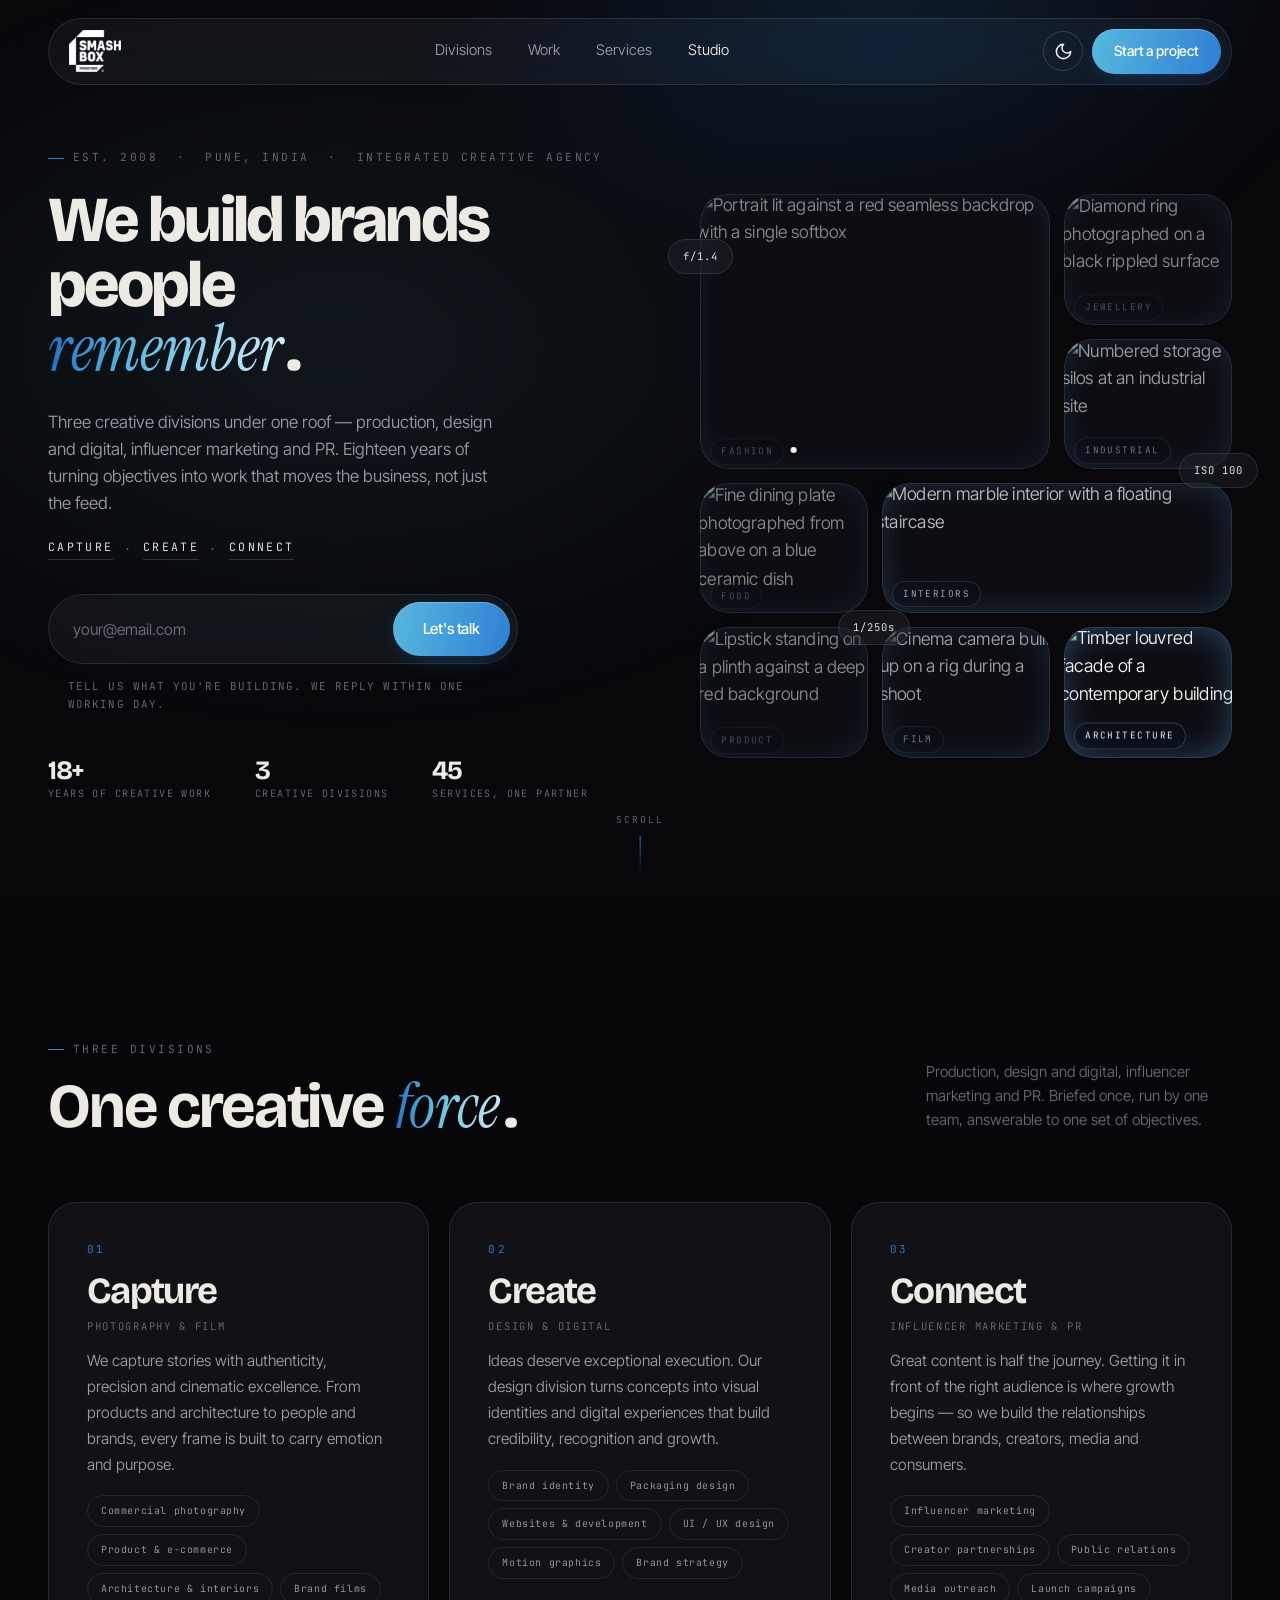
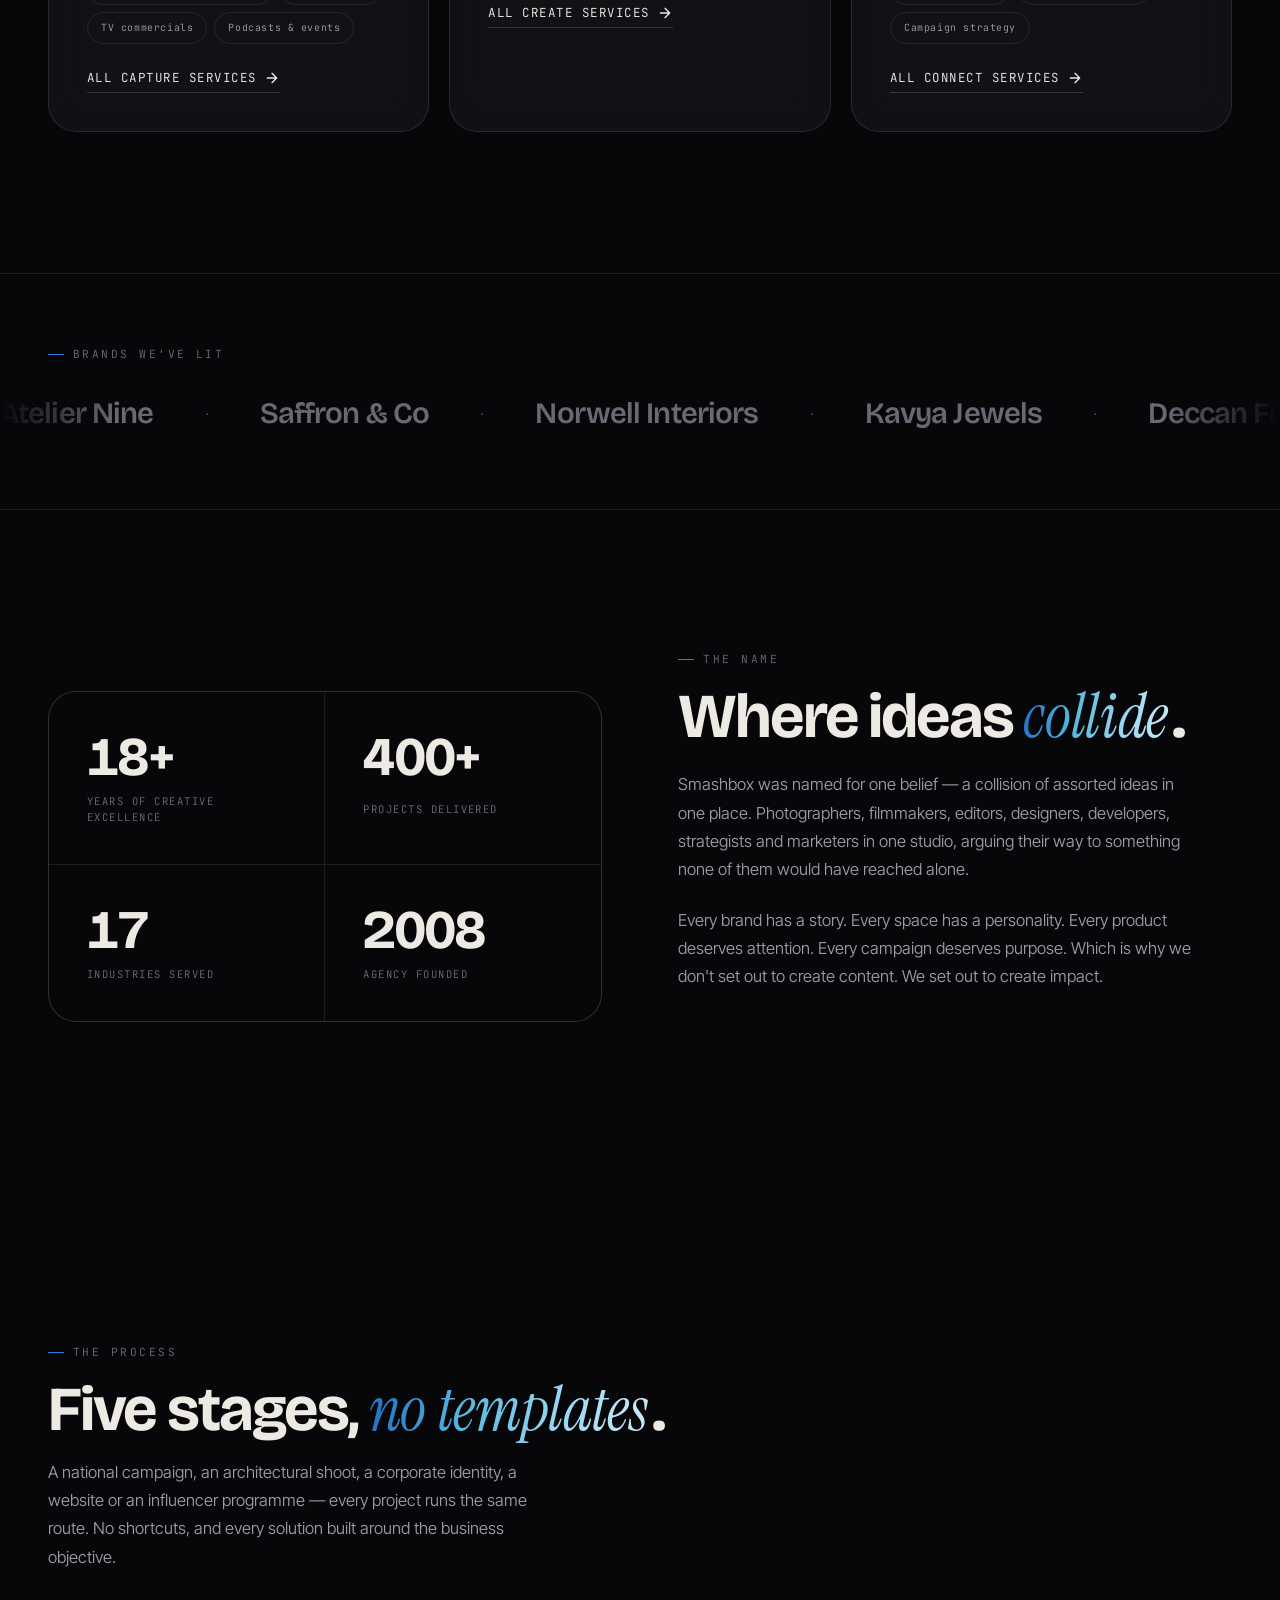
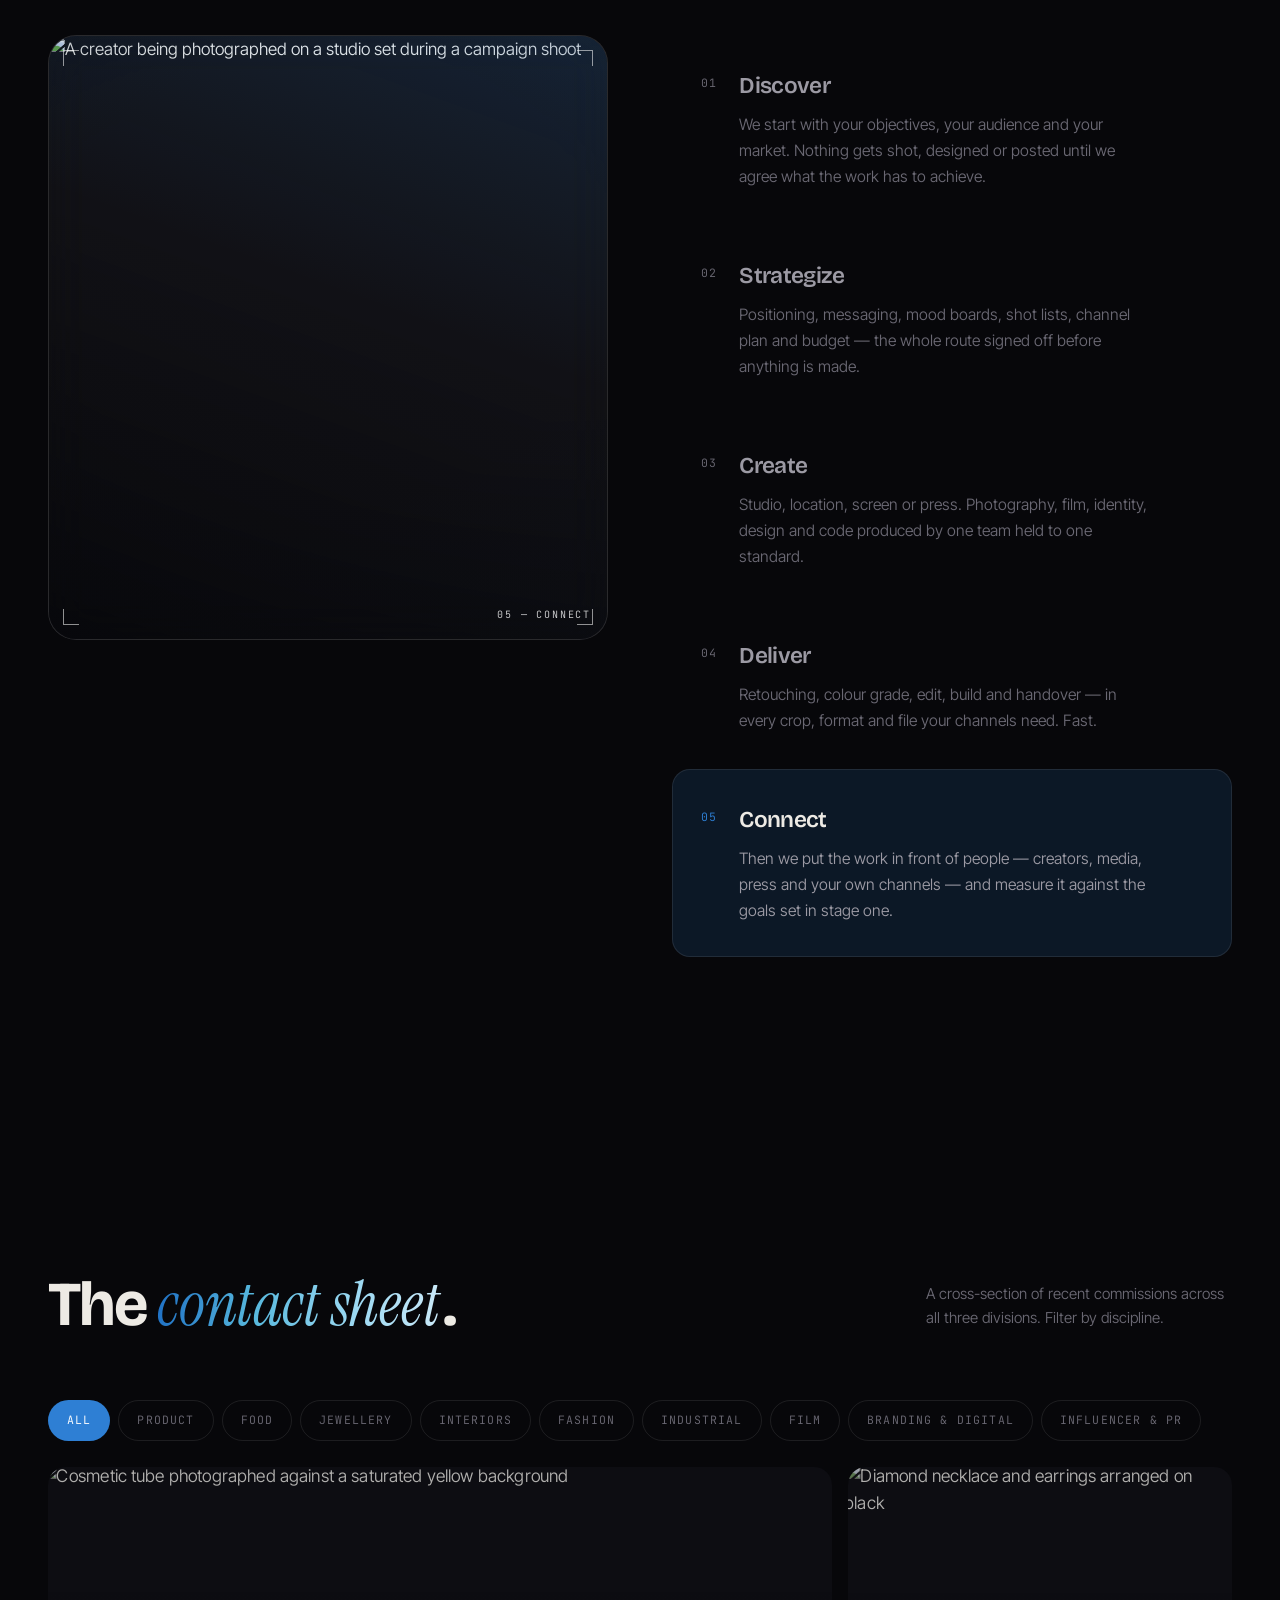
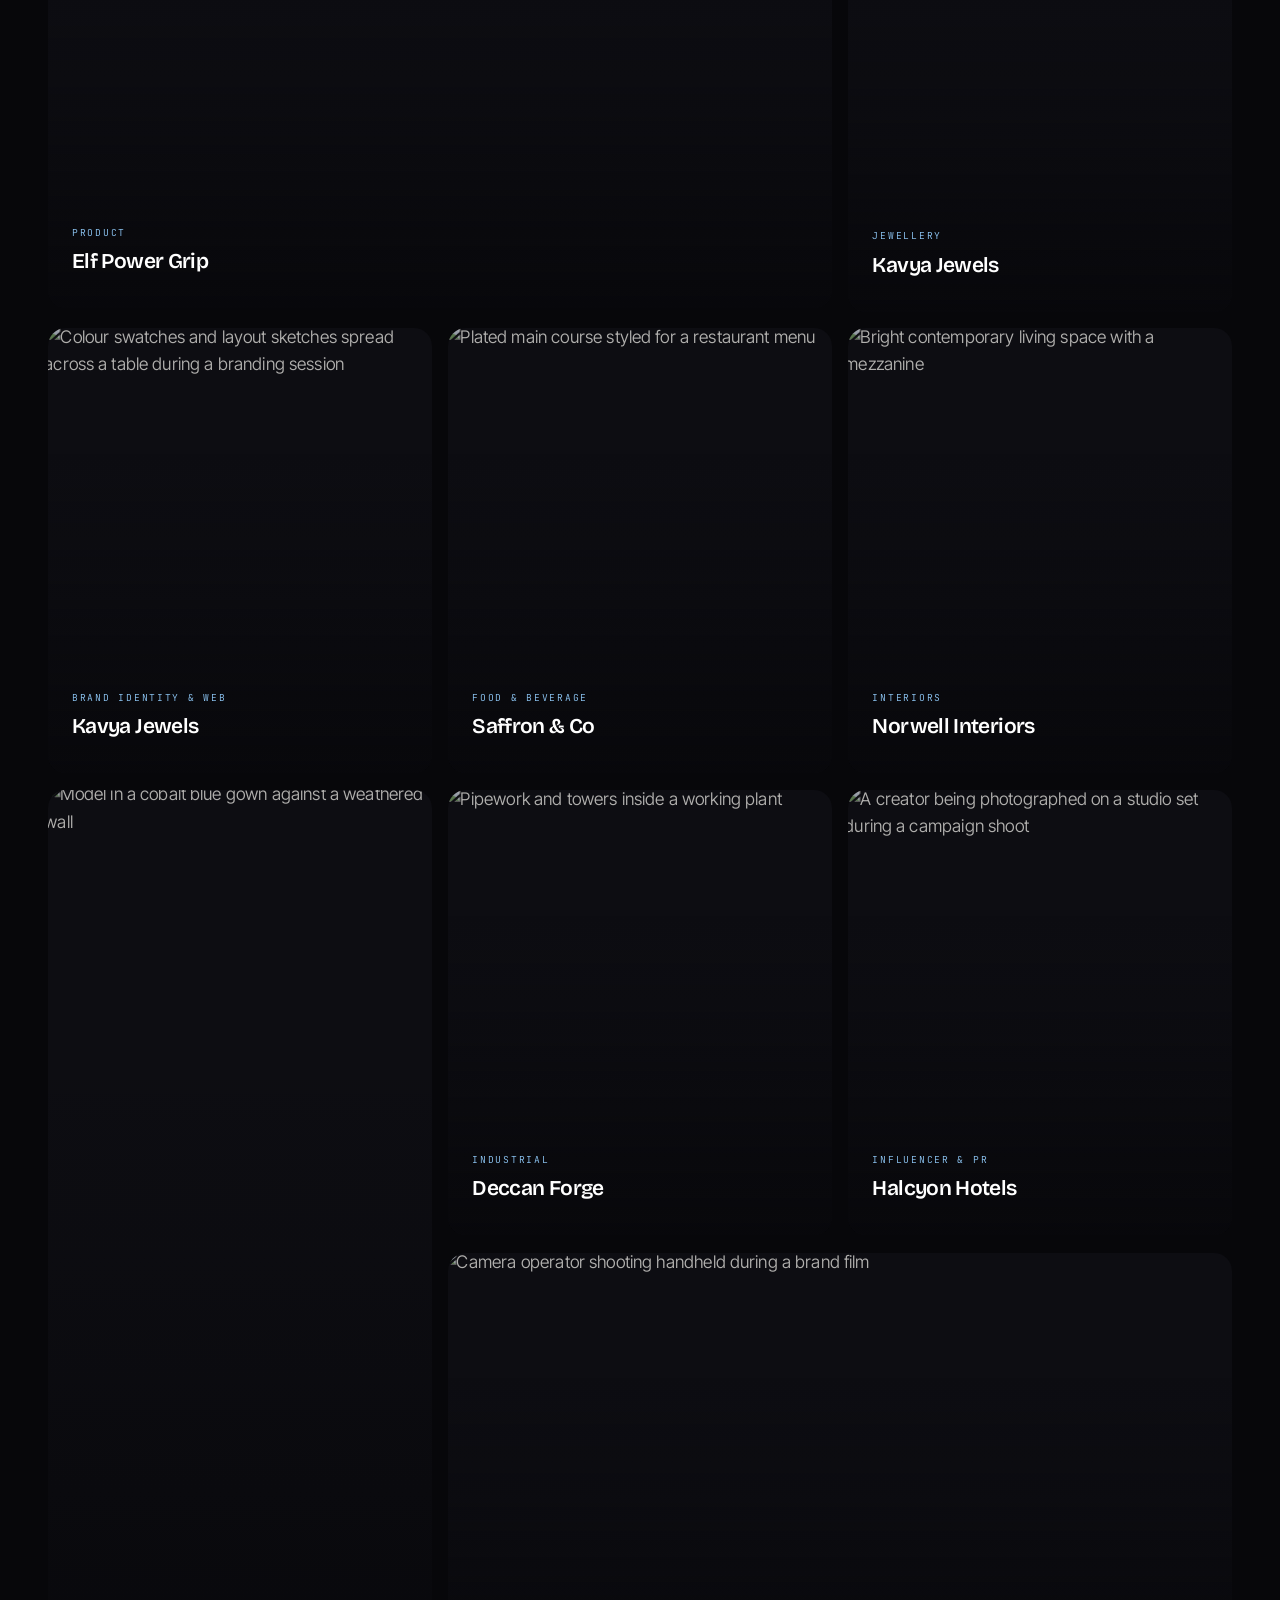
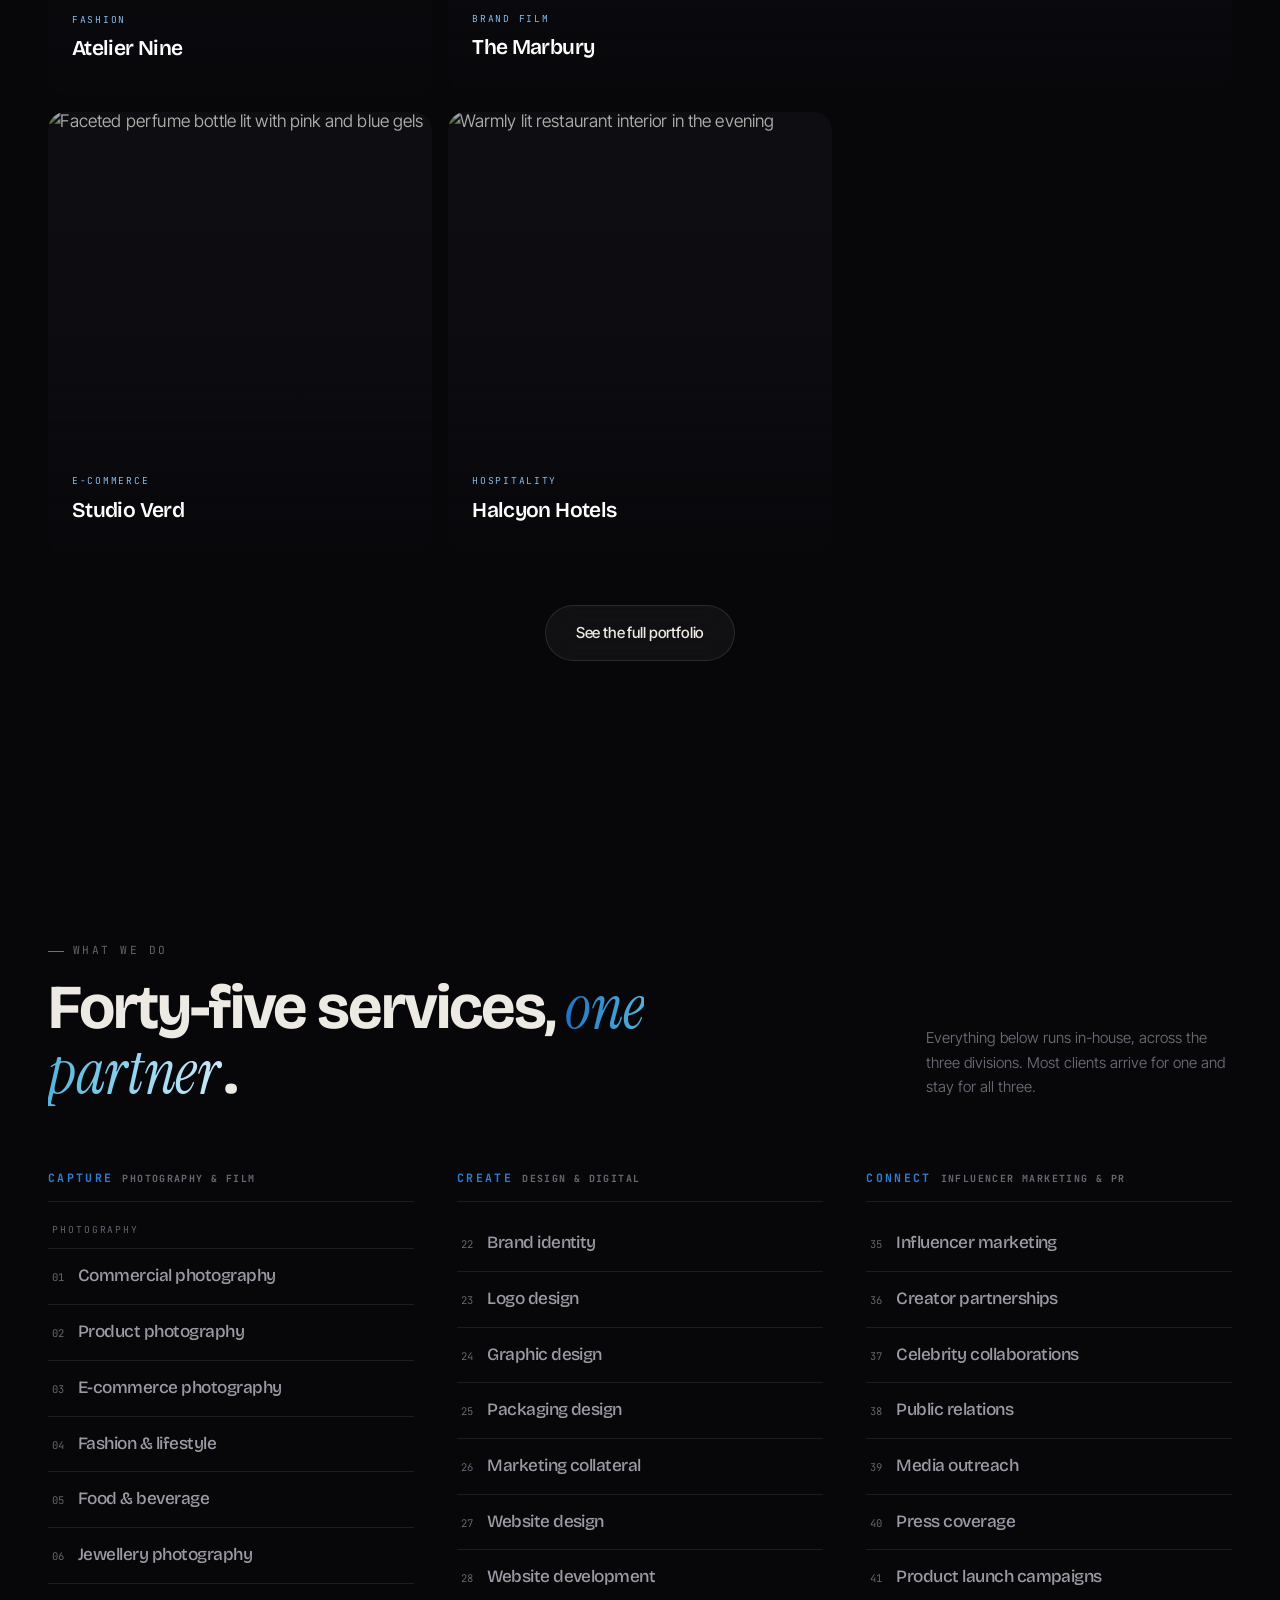
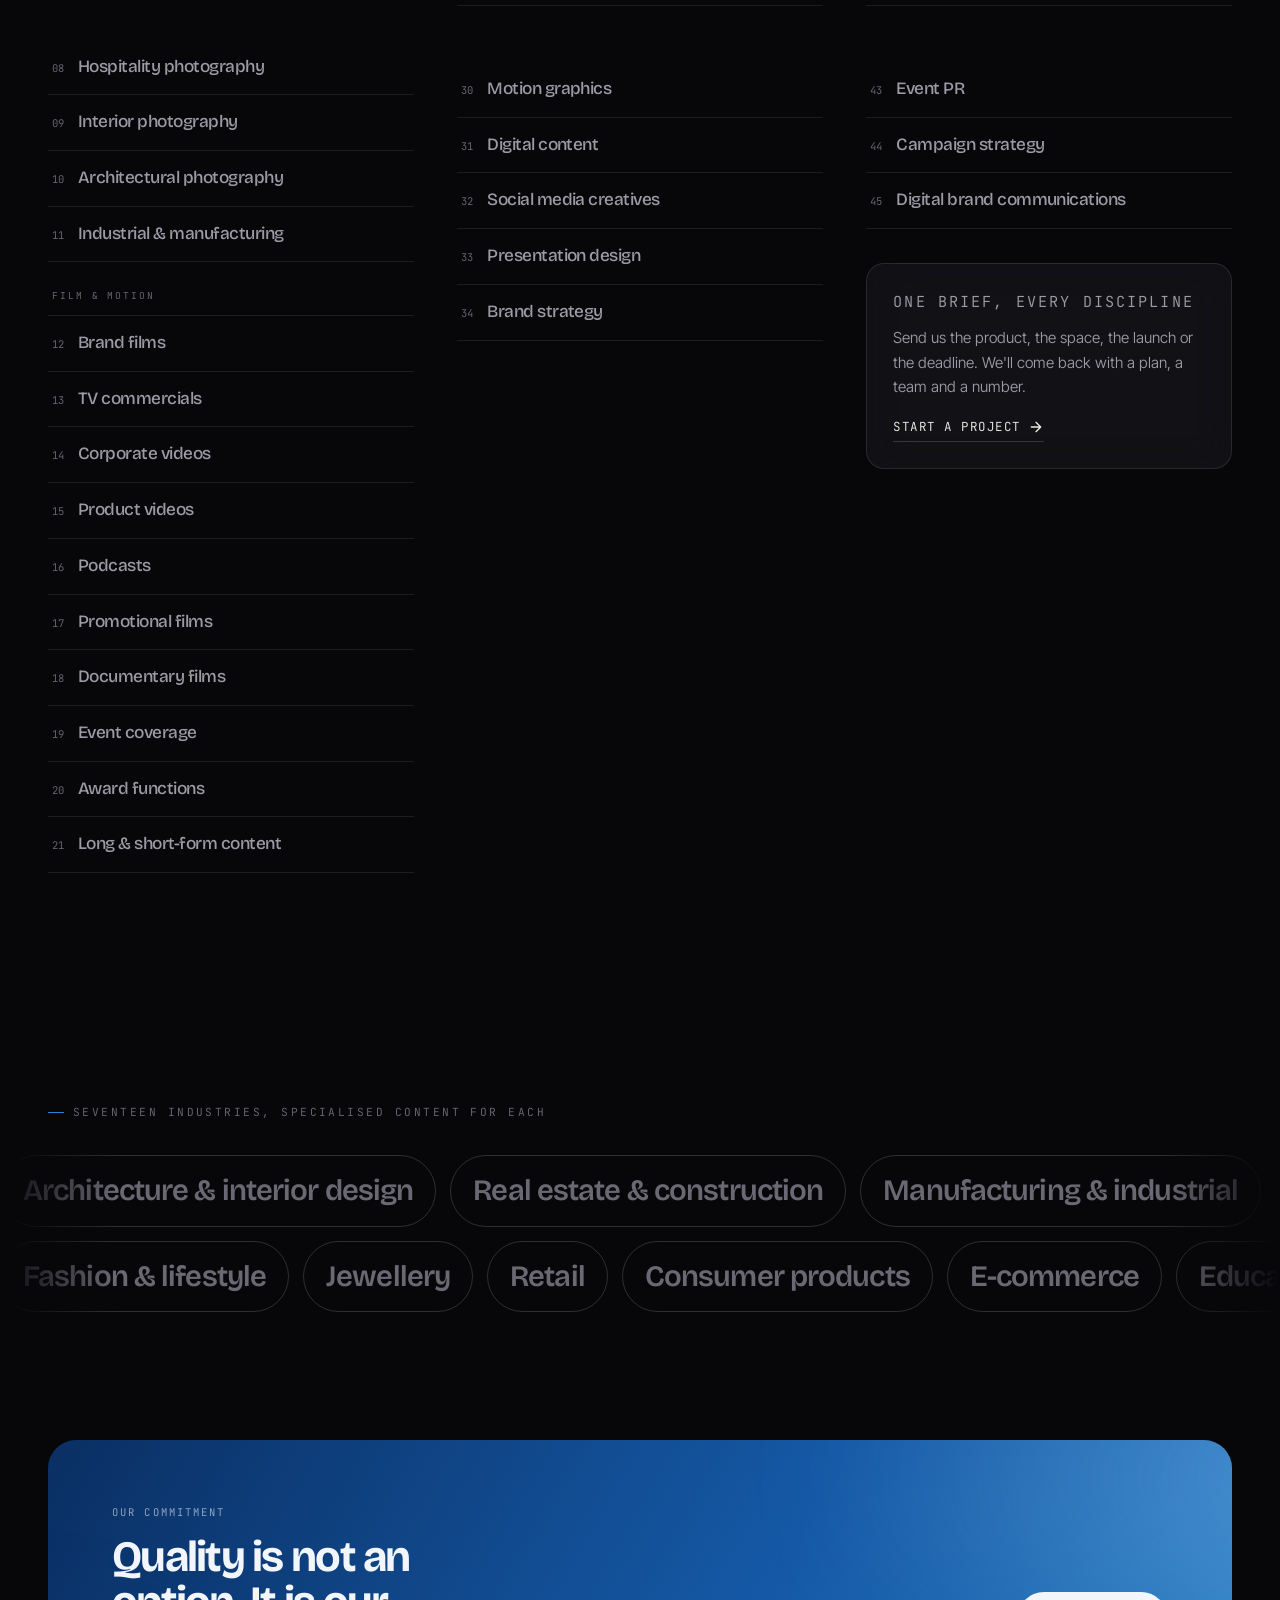
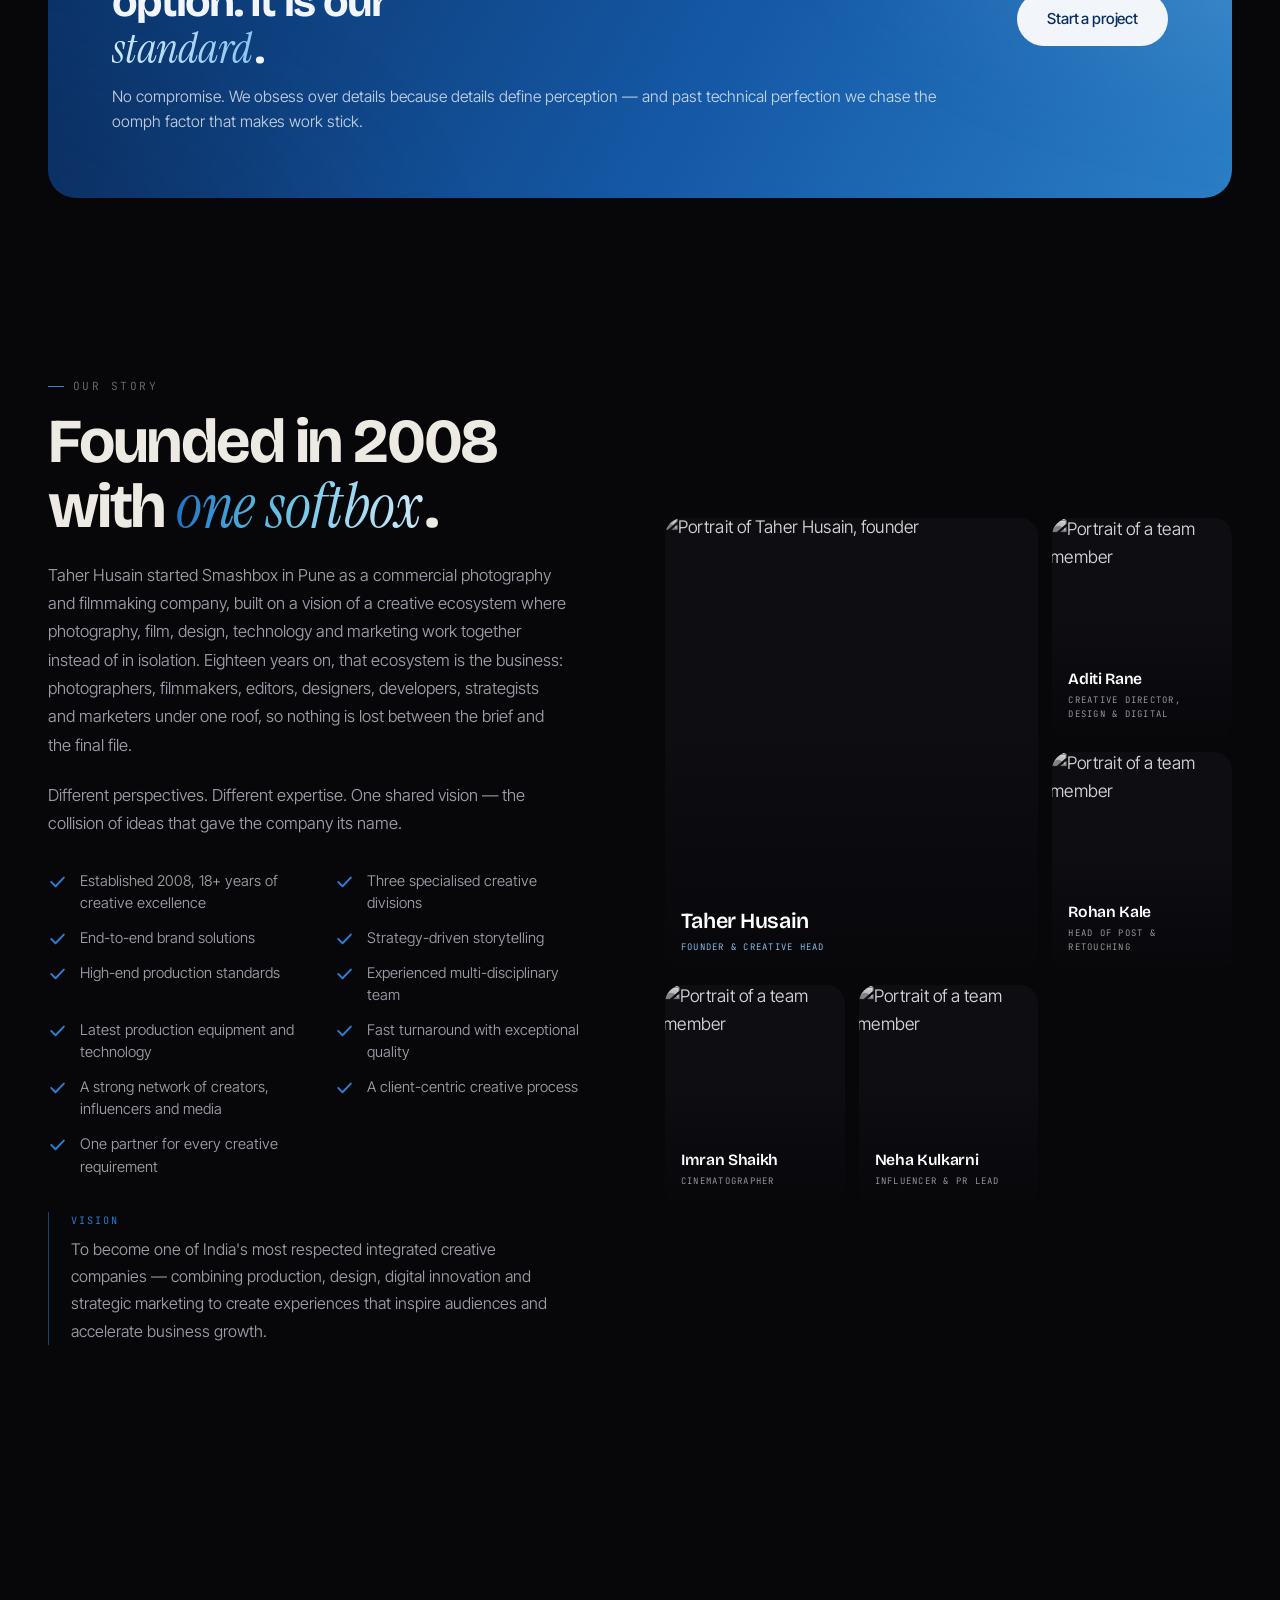
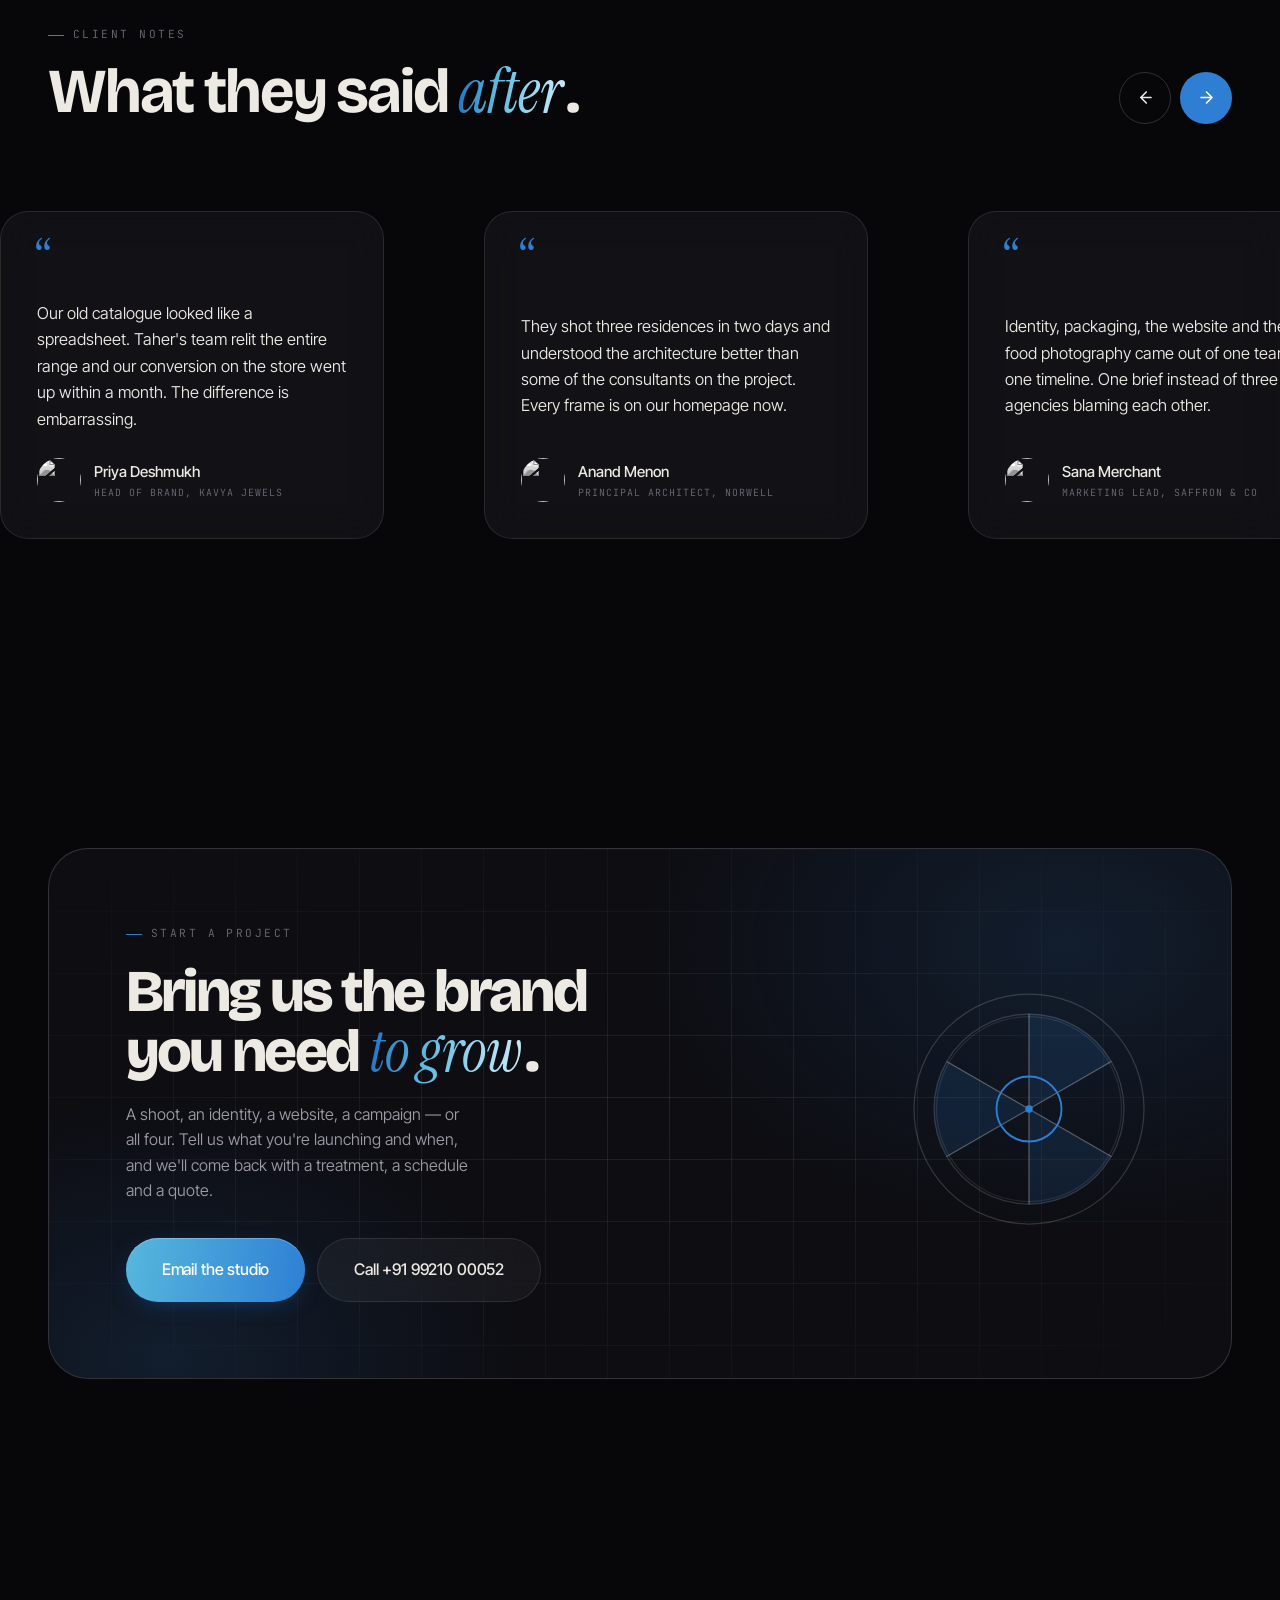
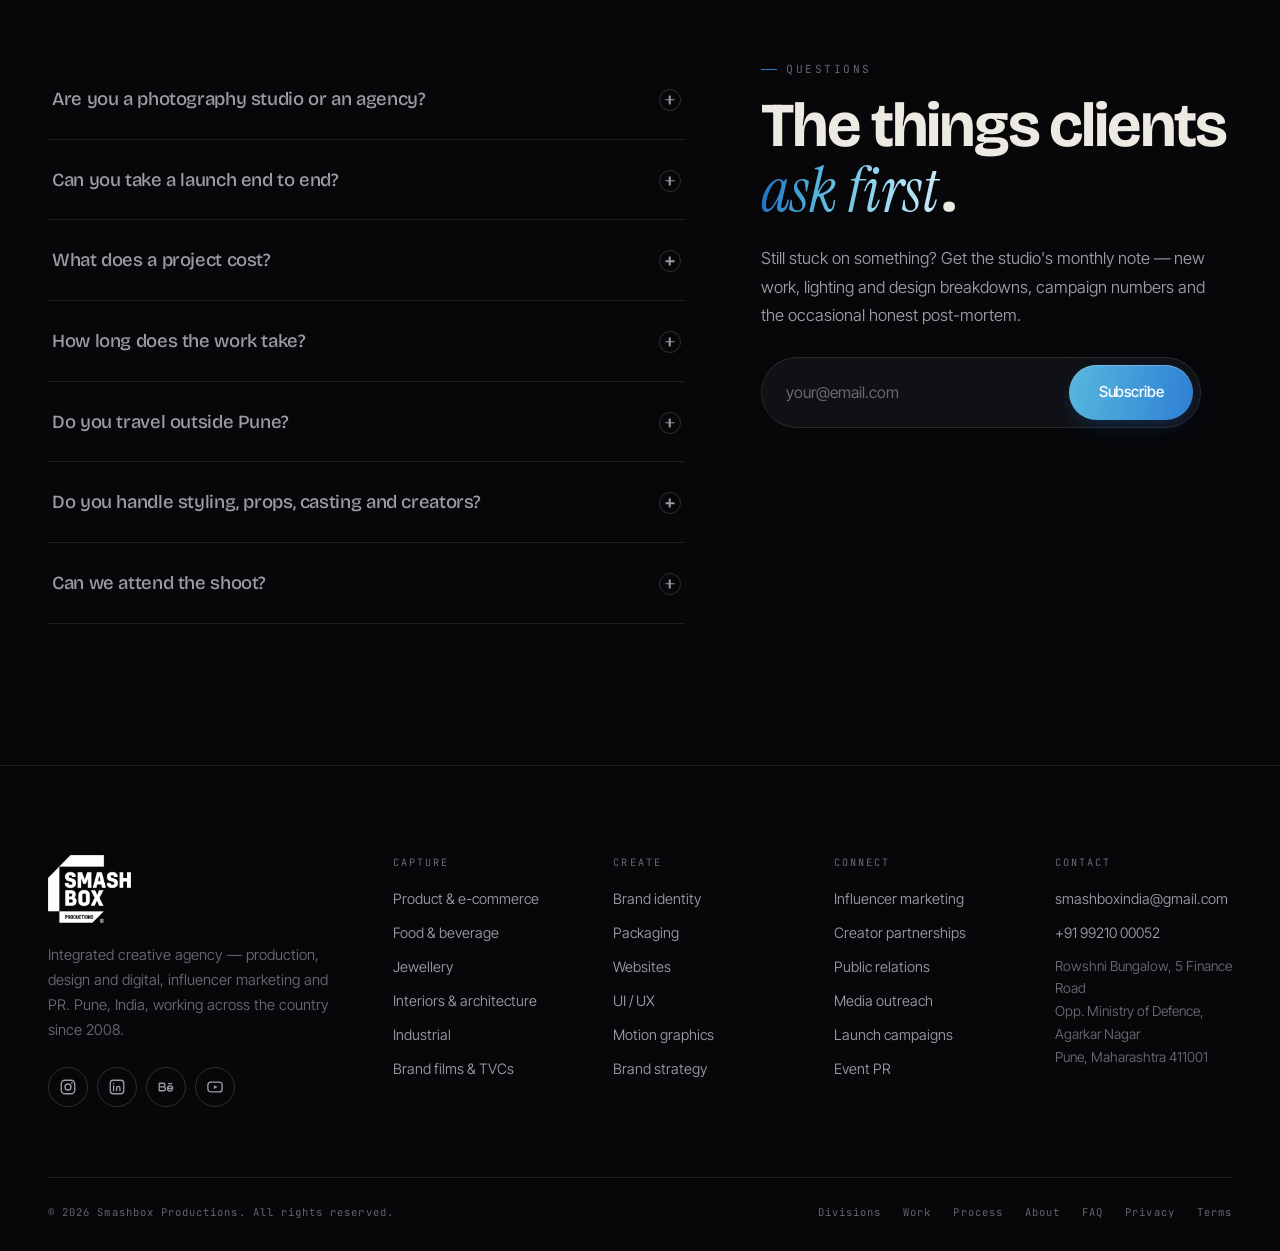
==== template.html @ aa3674b5 "Add the Studio Desk dashboard and move the site to the client's server The site now lives on Cloud4H" ====
<!DOCTYPE html>
<html lang="en">
<head>
<meta charset="utf-8">
<meta name="viewport" content="width=device-width, initial-scale=1">
<title>Smashbox Productions &mdash; Integrated Creative Agency, Pune | Capture &middot; Create &middot; Connect</title>
<meta name="description" content="Smashbox Productions is a Pune-based integrated creative agency founded in 2008. Three divisions under one roof &mdash; Production (photography &amp; film), Design &amp; Digital (branding, websites, motion) and Influencer Marketing &amp; PR.">
<meta name="theme-color" content="#07070A">

<!-- theme is resolved before first paint so the page never flashes -->
<script>
(function(){
  try{
    var t = localStorage.getItem('sbx-theme');
    if(t !== 'dark' && t !== 'light') t = 'dark';    // dark is the default
    document.documentElement.setAttribute('data-theme', t);
  }catch(e){ document.documentElement.setAttribute('data-theme','dark'); }
})();
</script>

<link rel="preconnect" href="https://fonts.googleapis.com">
<link rel="preconnect" href="https://fonts.gstatic.com" crossorigin>
<link rel="preconnect" href="https://images.pexels.com" crossorigin>
<link href="https://fonts.googleapis.com/css2?family=Bricolage+Grotesque:opsz,wght@12..96,400;12..96,600;12..96,700;12..96,800&amp;family=Instrument+Serif:ital@0;1&amp;family=Inter+Tight:wght@300;400;500;600&amp;family=JetBrains+Mono:wght@400;500&amp;display=swap" rel="stylesheet">
<link rel="stylesheet" href="css/styles.css">
<!-- favicon: the logo's chamfered-box silhouette -->
<link rel="icon" href="data:image/svg+xml,%3Csvg%20xmlns='http://www.w3.org/2000/svg'%20viewBox='0%200%2032%2032'%3E%3Crect%20width='32'%20height='32'%20rx='7'%20fill='%2307070A'/%3E%3Cpath%20d='M13.5%205H27v22H5V13.5Z'%20fill='%23F4F0E8'/%3E%3Cpath%20d='M16.5%209.5H27v14H10.5V16Z'%20fill='%2307070A'/%3E%3C/svg%3E">
</head>
<body>

<!-- ============ PRELOADER : light meter ============ -->
<div class="loader" id="loader" aria-hidden="true">
  <div class="loader-inner">
    <div class="loader-mark">
      <svg viewbox="0 0 100 100" class="loader-aperture">
        <g fill="none" stroke="currentColor" stroke-width="2">
          <circle cx="50" cy="50" r="34" opacity=".25"></circle>
        </g>
        <g class="loader-blades" fill="currentColor">
          <path d="M50 50 L50 12 A38 38 0 0 1 82.9 31 Z"></path>
          <path d="M50 50 L82.9 31 A38 38 0 0 1 82.9 69 Z"></path>
          <path d="M50 50 L82.9 69 A38 38 0 0 1 50 88 Z"></path>
          <path d="M50 50 L50 88 A38 38 0 0 1 17.1 69 Z"></path>
          <path d="M50 50 L17.1 69 A38 38 0 0 1 17.1 31 Z"></path>
          <path d="M50 50 L17.1 31 A38 38 0 0 1 50 12 Z"></path>
        </g>
      </svg>
    </div>
    <div class="loader-meta">
      <span class="loader-label">Setting exposure</span>
      <span class="loader-num" id="loaderNum">00</span>
    </div>
    <div class="loader-bar"><i id="loaderBar"></i></div>
  </div>
</div>

<!-- ============ CURSOR : viewfinder + key light ============ -->
<div class="cursor" id="cursor" aria-hidden="true">
  <span class="cursor-dot"></span>
  <span class="cursor-af">
    <i></i><i></i><i></i><i></i>
  </span>
  <span class="cursor-label" id="cursorLabel"></span>
</div>
<div class="keylight" id="keylight" aria-hidden="true"></div>

<a class="skip" href="#work">Skip to work</a>

<!-- ============ NAV ============ -->
<header class="nav" id="nav">
  <div class="nav-shell glass">
    <a class="brand" href="#top" aria-label="Smashbox Productions, home">
      <img class="brand-logo" src="img/smashbox-logo.png" width="520" height="424" alt="" fetchpriority="high" data-cms-img="i1">
    </a>

    <nav class="nav-links" aria-label="Primary">
      <a href="#divisions">Divisions</a>
      <a href="#work">Work</a>
      <a href="#services">Services</a>
      <a href="#studio">Studio</a>
    </nav>

    <div class="nav-end">
      <!-- skiper-ui / skiper26 theme toggle &mdash; circle variant, blur on, starts top right -->
      <button class="theme-toggle" id="themeToggle" type="button" aria-label="Switch to dark theme" aria-pressed="false">
        <span class="sr-only">Switch theme</span>
        <svg class="tt" viewbox="0 0 24 24" aria-hidden="true">
          <g class="tt-sun">
            <circle cx="12" cy="12" r="4"></circle>
            <path d="M12 2v2M12 20v2M4.93 4.93l1.41 1.41M17.66 17.66l1.41 1.41M2 12h2M20 12h2M6.34 17.66l-1.41 1.41M19.07 4.93l-1.41 1.41"></path>
          </g>
          <g class="tt-moon">
            <path d="M12 3a6 6 0 0 0 9 9 9 9 0 1 1-9-9Z"></path>
          </g>
        </svg>
      </button>
      <a class="btn btn-primary btn-sm magnet" href="#contact"><span>Start a project</span></a>
      <button class="nav-burger" id="burger" aria-label="Open menu" aria-expanded="false" aria-controls="mobileMenu">
        <i></i><i></i>
      </button>
    </div>
  </div>
</header>

<div class="mobile-menu glass" id="mobileMenu" hidden>
  <a href="#divisions">Divisions</a>
  <a href="#work">Work</a>
  <a href="#services">Services</a>
  <a href="#process">Process</a>
  <a href="#studio">Studio</a>
  <a href="#faq">FAQ</a>
  <a class="btn btn-primary" href="#contact"><span>Start a project</span></a>
</div>

<main id="top">

<!-- ============ HERO ============ -->
<section class="hero">
  <div class="hero-grain" aria-hidden="true"></div>
  <div class="hero-beam" aria-hidden="true"></div>

  <div class="wrap hero-grid">

    <div class="hero-copy">
      <p class="eyebrow reveal" data-cms-text="t1">
        <span class="eyebrow-dot"></span>Est. 2008 &nbsp;&middot;&nbsp; Pune, India &nbsp;&middot;&nbsp; Integrated creative agency
      </p>

      <h1 class="hero-title" data-cms-text="t2">
        <span class="line"><span>We build brands</span></span>
        <span class="line"><span>people</span></span>
        <span class="line"><span><em>remember</em>.</span></span>
      </h1>

      <p class="hero-sub reveal" data-delay="1" data-cms-text="t3">
        Three creative divisions under one roof &mdash; production, design and
        digital, influencer marketing and PR. Eighteen years of turning
        objectives into work that moves the business, not just the feed.
      </p>

      <p class="hero-divline reveal" data-delay="1" data-cms-text="t4">
        <a href="#divisions">Capture</a><i>&middot;</i><a href="#divisions">Create</a><i>&middot;</i><a href="#divisions">Connect</a>
      </p>

      <form class="hero-form reveal" data-delay="2" id="heroForm" novalidate>
        <div class="field glass">
        <input type="text" name="company" class="hp-field" tabindex="-1" autocomplete="off" aria-hidden="true">
          <input type="email" id="heroEmail" name="email" placeholder="your@email.com" aria-label="Your email address" required>
          <button class="btn btn-primary magnet" type="submit"><span>Let's talk</span></button>
        </div>
        <p class="field-note" data-cms-text="t5">Tell us what you're building. We reply within one working day.</p>
      </form>

      <ul class="hero-facts reveal" data-delay="3">
        <li><b>18+</b><span>years of creative work</span></li>
        <li><b>3</b><span>creative divisions</span></li>
        <li><b>45</b><span>services, one partner</span></li>
      </ul>
    </div>

    <!-- The light table: cursor-driven exposure -->
    <div class="lighttable" id="lighttable" aria-label="Selected work from the Smashbox portfolio">
      <!-- STOCK IMAGERY &mdash; placeholder Pexels photos, see ASSETS.md to swap -->
      <figure class="tile tile-a" data-tile style="--r:1">
        <img src="https://images.pexels.com/photos/31719545/pexels-photo-31719545.jpeg?auto=compress&amp;cs=tinysrgb&amp;w=900" alt="Portrait lit against a red seamless backdrop with a single softbox" loading="eager" fetchpriority="high" data-cms-img="i2">
        <figcaption>Fashion</figcaption>
      </figure>
      <figure class="tile tile-b" data-tile style="--r:2">
        <img src="https://images.pexels.com/photos/2732096/pexels-photo-2732096.jpeg?auto=compress&amp;cs=tinysrgb&amp;w=700" alt="Diamond ring photographed on a black rippled surface" loading="eager" data-cms-img="i3">
        <figcaption>Jewellery</figcaption>
      </figure>
      <figure class="tile tile-c" data-tile style="--r:3">
        <img src="https://images.pexels.com/photos/36090199/pexels-photo-36090199.jpeg?auto=compress&amp;cs=tinysrgb&amp;w=700" alt="Numbered storage silos at an industrial site" loading="lazy" data-cms-img="i4">
        <figcaption>Industrial</figcaption>
      </figure>
      <figure class="tile tile-d" data-tile style="--r:4">
        <img src="https://images.pexels.com/photos/22994309/pexels-photo-22994309.jpeg?auto=compress&amp;cs=tinysrgb&amp;w=700" alt="Fine dining plate photographed from above on a blue ceramic dish" loading="lazy" data-cms-img="i5">
        <figcaption>Food</figcaption>
      </figure>
      <figure class="tile tile-e" data-tile style="--r:5">
        <img src="https://images.pexels.com/photos/38310837/pexels-photo-38310837.jpeg?auto=compress&amp;cs=tinysrgb&amp;w=800" alt="Modern marble interior with a floating staircase" loading="lazy" data-cms-img="i6">
        <figcaption>Interiors</figcaption>
      </figure>
      <figure class="tile tile-f" data-tile style="--r:6">
        <img src="https://images.pexels.com/photos/13898256/pexels-photo-13898256.jpeg?auto=compress&amp;cs=tinysrgb&amp;w=700" alt="Lipstick standing on a plinth against a deep red background" loading="lazy" data-cms-img="i7">
        <figcaption>Product</figcaption>
      </figure>
      <figure class="tile tile-g" data-tile style="--r:7">
        <img src="https://images.pexels.com/photos/3062533/pexels-photo-3062533.jpeg?auto=compress&amp;cs=tinysrgb&amp;w=800" alt="Cinema camera built up on a rig during a shoot" loading="lazy" data-cms-img="i8">
        <figcaption>Film</figcaption>
      </figure>
      <figure class="tile tile-h" data-tile style="--r:8">
        <img src="https://images.pexels.com/photos/17594273/pexels-photo-17594273.jpeg?auto=compress&amp;cs=tinysrgb&amp;w=700" alt="Timber louvred facade of a contemporary building" loading="lazy" data-cms-img="i9">
        <figcaption>Architecture</figcaption>
      </figure>

      <!-- floating EXIF chips -->
      <span class="chip chip-1 glass" data-float>f/1.4</span>
      <span class="chip chip-2 glass" data-float>ISO&nbsp;100</span>
      <span class="chip chip-3 glass" data-float>1/250s</span>
    </div>
  </div>

  <div class="scroll-cue" aria-hidden="true">
    <span>Scroll</span>
    <i></i>
  </div>
</section>

<!-- ============ THREE DIVISIONS ============ -->
<section class="divisions section" id="divisions">
  <div class="wrap">
    <div class="section-head section-head--row">
      <div>
        <p class="eyebrow reveal" data-cms-text="t6"><span class="eyebrow-dot"></span>Three divisions</p>
        <h2 class="h2 reveal" data-delay="1" data-cms-text="t7">One creative <em>force</em>.</h2>
      </div>
      <p class="section-note reveal" data-delay="2" data-cms-text="t8">
        Production, design and digital, influencer marketing and PR. Briefed
        once, run by one team, answerable to one set of objectives.
      </p>
    </div>

    <div class="div-grid">
      <article class="div-card glass reveal">
        <span class="div-no">01</span>
        <h3 data-cms-text="t9">Capture</h3>
        <p class="div-line" data-cms-text="t10">Photography &amp; film</p>
        <p class="div-body" data-cms-text="t11">
          We capture stories with authenticity, precision and cinematic
          excellence. From products and architecture to people and brands,
          every frame is built to carry emotion and purpose.
        </p>
        <ul class="div-tags">
          <li>Commercial photography</li>
          <li>Product &amp; e-commerce</li>
          <li>Architecture &amp; interiors</li>
          <li>Brand films</li>
          <li>TV commercials</li>
          <li>Podcasts &amp; events</li>
        </ul>
        <a class="link-arrow" href="#services">All capture services
          <svg viewbox="0 0 24 24" aria-hidden="true"><path d="M5 12h13M12 5l7 7-7 7" fill="none" stroke="currentColor" stroke-width="2" stroke-linecap="round" stroke-linejoin="round"></path></svg>
        </a>
      </article>

      <article class="div-card glass reveal" data-delay="1">
        <span class="div-no">02</span>
        <h3 data-cms-text="t12">Create</h3>
        <p class="div-line" data-cms-text="t13">Design &amp; digital</p>
        <p class="div-body" data-cms-text="t14">
          Ideas deserve exceptional execution. Our design division turns
          concepts into visual identities and digital experiences that build
          credibility, recognition and growth.
        </p>
        <ul class="div-tags">
          <li>Brand identity</li>
          <li>Packaging design</li>
          <li>Websites &amp; development</li>
          <li>UI / UX design</li>
          <li>Motion graphics</li>
          <li>Brand strategy</li>
        </ul>
        <a class="link-arrow" href="#services">All create services
          <svg viewbox="0 0 24 24" aria-hidden="true"><path d="M5 12h13M12 5l7 7-7 7" fill="none" stroke="currentColor" stroke-width="2" stroke-linecap="round" stroke-linejoin="round"></path></svg>
        </a>
      </article>

      <article class="div-card glass reveal" data-delay="2">
        <span class="div-no">03</span>
        <h3 data-cms-text="t15">Connect</h3>
        <p class="div-line" data-cms-text="t16">Influencer marketing &amp; PR</p>
        <p class="div-body" data-cms-text="t17">
          Great content is half the journey. Getting it in front of the right
          audience is where growth begins &mdash; so we build the relationships
          between brands, creators, media and consumers.
        </p>
        <ul class="div-tags">
          <li>Influencer marketing</li>
          <li>Creator partnerships</li>
          <li>Public relations</li>
          <li>Media outreach</li>
          <li>Launch campaigns</li>
          <li>Campaign strategy</li>
        </ul>
        <a class="link-arrow" href="#services">All connect services
          <svg viewbox="0 0 24 24" aria-hidden="true"><path d="M5 12h13M12 5l7 7-7 7" fill="none" stroke="currentColor" stroke-width="2" stroke-linecap="round" stroke-linejoin="round"></path></svg>
        </a>
      </article>
    </div>
  </div>
</section>

<!-- ============ CLIENT MARQUEE ============ -->
<section class="clients" aria-label="Clients">
  <div class="wrap clients-head">
    <p class="eyebrow reveal" data-cms-text="t18"><span class="eyebrow-dot"></span>Brands we've lit</p>
  </div>
  <!-- PLACEHOLDER wordmarks &mdash; replace with real client logos -->
  <div class="marquee" data-marquee>
    <div class="marquee-track">
      <span>Atelier&nbsp;Nine</span><i>&middot;</i><span>Saffron&nbsp;&amp;&nbsp;Co</span><i>&middot;</i><span>Norwell&nbsp;Interiors</span><i>&middot;</i><span>Kavya&nbsp;Jewels</span><i>&middot;</i><span>Deccan&nbsp;Forge</span><i>&middot;</i><span>The&nbsp;Marbury</span><i>&middot;</i><span>Studio&nbsp;Verd</span><i>&middot;</i><span>Halcyon&nbsp;Hotels</span><i>&middot;</i>
      <span>Atelier&nbsp;Nine</span><i>&middot;</i><span>Saffron&nbsp;&amp;&nbsp;Co</span><i>&middot;</i><span>Norwell&nbsp;Interiors</span><i>&middot;</i><span>Kavya&nbsp;Jewels</span><i>&middot;</i><span>Deccan&nbsp;Forge</span><i>&middot;</i><span>The&nbsp;Marbury</span><i>&middot;</i><span>Studio&nbsp;Verd</span><i>&middot;</i><span>Halcyon&nbsp;Hotels</span><i>&middot;</i>
    </div>
  </div>
</section>

<!-- ============ STATS + COMMITMENT ============ -->
<section class="commit section">
  <div class="wrap commit-grid">
    <div class="stats">
      <div class="stat reveal"><b data-count="18" data-suffix="+">0</b><span>Years of creative excellence</span></div>
      <div class="stat reveal" data-delay="1"><b data-count="400" data-suffix="+">0</b><span>Projects delivered</span></div>
      <div class="stat reveal" data-delay="2"><b data-count="17" data-suffix="">0</b><span>Industries served</span></div>
      <div class="stat reveal" data-delay="3"><b data-count="2008" data-plain="1">0</b><span>Agency founded</span></div>
    </div>

    <div class="commit-copy">
      <p class="eyebrow reveal" data-cms-text="t19"><span class="eyebrow-dot"></span>The name</p>
      <h2 class="h2 reveal" data-delay="1" data-cms-text="t20">Where ideas <em>collide</em>.</h2>
      <p class="lede reveal" data-delay="2" data-cms-text="t21">
        Smashbox was named for one belief &mdash; a collision of assorted ideas in
        one place. Photographers, filmmakers, editors, designers, developers,
        strategists and marketers in one studio, arguing their way to something
        none of them would have reached alone.
      </p>
      <p class="lede reveal" data-delay="3" data-cms-text="t22">
        Every brand has a story. Every space has a personality. Every product
        deserves attention. Every campaign deserves purpose. Which is why we
        don't set out to create content. We set out to create impact.
      </p>
      <a class="link-arrow reveal" data-delay="3" href="#process">
        See how we work
        <svg viewbox="0 0 24 24" aria-hidden="true"><path d="M5 12h13M12 5l7 7-7 7" fill="none" stroke="currentColor" stroke-width="2" stroke-linecap="round" stroke-linejoin="round"></path></svg>
      </a>
    </div>
  </div>
</section>

<!-- ============ PROCESS ============ -->
<section class="process section" id="process">
  <div class="wrap">
    <div class="section-head">
      <p class="eyebrow reveal" data-cms-text="t23"><span class="eyebrow-dot"></span>The process</p>
      <h2 class="h2 reveal" data-delay="1" data-cms-text="t24">Five stages, <em>no templates</em>.</h2>
      <p class="lede reveal" data-delay="2" data-cms-text="t25">
        A national campaign, an architectural shoot, a corporate identity, a
        website or an influencer programme &mdash; every project runs the same route.
        No shortcuts, and every solution built around the business objective.
      </p>
    </div>

    <div class="process-grid">
      <div class="process-media">
        <div class="process-frame glass" data-cursor="On set">
          <!-- STOCK -->
          <img class="pm-img is-on" data-step="0" src="https://images.pexels.com/photos/37425739/pexels-photo-37425739.jpeg?auto=compress&amp;cs=tinysrgb&amp;w=900" alt="Two people talking through a brief in front of a reference wall" loading="lazy" data-cms-img="i10">
          <img class="pm-img" data-step="1" src="https://images.pexels.com/photos/6322363/pexels-photo-6322363.jpeg?auto=compress&amp;cs=tinysrgb&amp;w=900" alt="Colour swatches and layouts spread across a table during art direction" loading="lazy" data-cms-img="i11">
          <img class="pm-img" data-step="2" src="https://images.pexels.com/photos/19923619/pexels-photo-19923619.jpeg?auto=compress&amp;cs=tinysrgb&amp;w=900" alt="Photographer silhouetted against a blazing softbox mid-shoot" loading="lazy" data-cms-img="i12">
          <img class="pm-img" data-step="3" src="https://images.pexels.com/photos/15713296/pexels-photo-15713296.jpeg?auto=compress&amp;cs=tinysrgb&amp;w=900" alt="Editor colour grading footage at a darkened suite" loading="lazy" data-cms-img="i13">
          <img class="pm-img" data-step="4" src="https://images.pexels.com/photos/33231201/pexels-photo-33231201.jpeg?auto=compress&amp;cs=tinysrgb&amp;w=900" alt="A creator being photographed on a studio set during a campaign shoot" loading="lazy" data-cms-img="i14">
          <div class="process-hud">
            <span class="hud-meta" id="hudMeta">01 &mdash; DISCOVER</span>
          </div>
          <span class="frame-corner tl"></span><span class="frame-corner tr"></span>
          <span class="frame-corner bl"></span><span class="frame-corner br"></span>
        </div>
      </div>

      <ol class="steps" id="steps">
        <li class="step is-active reveal" data-step="0">
          <span class="step-no">01</span>
          <div>
            <h3 data-cms-text="t26">Discover</h3>
            <p data-cms-text="t27">We start with your objectives, your audience and your market. Nothing gets shot, designed or posted until we agree what the work has to achieve.</p>
          </div>
        </li>
        <li class="step reveal" data-delay="1" data-step="1">
          <span class="step-no">02</span>
          <div>
            <h3 data-cms-text="t28">Strategize</h3>
            <p data-cms-text="t29">Positioning, messaging, mood boards, shot lists, channel plan and budget &mdash; the whole route signed off before anything is made.</p>
          </div>
        </li>
        <li class="step reveal" data-delay="2" data-step="2">
          <span class="step-no">03</span>
          <div>
            <h3 data-cms-text="t30">Create</h3>
            <p data-cms-text="t31">Studio, location, screen or press. Photography, film, identity, design and code produced by one team held to one standard.</p>
          </div>
        </li>
        <li class="step reveal" data-delay="3" data-step="3">
          <span class="step-no">04</span>
          <div>
            <h3 data-cms-text="t32">Deliver</h3>
            <p data-cms-text="t33">Retouching, colour grade, edit, build and handover &mdash; in every crop, format and file your channels need. Fast.</p>
          </div>
        </li>
        <li class="step reveal" data-delay="4" data-step="4">
          <span class="step-no">05</span>
          <div>
            <h3 data-cms-text="t34">Connect</h3>
            <p data-cms-text="t35">Then we put the work in front of people &mdash; creators, media, press and your own channels &mdash; and measure it against the goals set in stage one.</p>
          </div>
        </li>
      </ol>
    </div>
  </div>
</section>

<!-- ============ WORK ============ -->
<section class="work section" id="work">
  <div class="wrap">
    <div class="section-head section-head--row">
      <div>
        <p class="eyebrow reveal" data-cms-text="t36"><span class="eyebrow-dot"></span>Selected work</p>
        <h2 class="h2 reveal" data-delay="1" data-cms-text="t37">The <em>contact sheet</em>.</h2>
      </div>
      <p class="section-note reveal" data-delay="2" data-cms-text="t38">A cross-section of recent commissions across all three divisions. Filter by discipline.</p>
    </div>

    <div class="filters reveal" data-delay="2" role="tablist" aria-label="Filter work by discipline">
      <button class="filter is-on" data-filter="all" role="tab" aria-selected="true">All</button>
      <button class="filter" data-filter="product" role="tab" aria-selected="false">Product</button>
      <button class="filter" data-filter="food" role="tab" aria-selected="false">Food</button>
      <button class="filter" data-filter="jewellery" role="tab" aria-selected="false">Jewellery</button>
      <button class="filter" data-filter="interiors" role="tab" aria-selected="false">Interiors</button>
      <button class="filter" data-filter="fashion" role="tab" aria-selected="false">Fashion</button>
      <button class="filter" data-filter="industrial" role="tab" aria-selected="false">Industrial</button>
      <button class="filter" data-filter="film" role="tab" aria-selected="false">Film</button>
      <button class="filter" data-filter="branding" role="tab" aria-selected="false">Branding &amp; digital</button>
      <button class="filter" data-filter="campaign" role="tab" aria-selected="false">Influencer &amp; PR</button>
    </div>

    <div class="work-grid" id="workGrid">
      <!-- STOCK IMAGERY &mdash; swap srcs, keep data-cat -->
      <a class="card wide" href="#contact" data-cat="product">
        <div class="card-media"><img src="https://images.pexels.com/photos/30836149/pexels-photo-30836149.jpeg?auto=compress&amp;cs=tinysrgb&amp;w=1200" alt="Cosmetic tube photographed against a saturated yellow background" loading="lazy" data-cms-img="i15"></div>
        <div class="card-body">
          <span class="card-cat">Product</span>
          <h3 data-cms-text="t39">Elf Power Grip</h3>
          <p data-cms-text="t40">Colour-blocked pack shots for a beauty launch</p>
        </div>
        <span class="card-af"><i></i><i></i><i></i><i></i></span>
      </a>

      <a class="card" href="#contact" data-cat="jewellery">
        <div class="card-media"><img src="https://images.pexels.com/photos/19820885/pexels-photo-19820885.jpeg?auto=compress&amp;cs=tinysrgb&amp;w=900" alt="Diamond necklace and earrings arranged on black" loading="lazy" data-cms-img="i16"></div>
        <div class="card-body">
          <span class="card-cat">Jewellery</span>
          <h3 data-cms-text="t41">Kavya Jewels</h3>
          <p data-cms-text="t42">Bridal collection, 120 SKUs in four days</p>
        </div>
        <span class="card-af"><i></i><i></i><i></i><i></i></span>
      </a>

      <a class="card" href="#contact" data-cat="branding">
        <div class="card-media"><img src="https://images.pexels.com/photos/6322363/pexels-photo-6322363.jpeg?auto=compress&amp;cs=tinysrgb&amp;w=900" alt="Colour swatches and layout sketches spread across a table during a branding session" loading="lazy" data-cms-img="i17"></div>
        <div class="card-body">
          <span class="card-cat">Brand identity &amp; web</span>
          <h3 data-cms-text="t43">Kavya Jewels</h3>
          <p data-cms-text="t44">Identity refresh, packaging and a new e-commerce site</p>
        </div>
        <span class="card-af"><i></i><i></i><i></i><i></i></span>
      </a>

      <a class="card" href="#contact" data-cat="food">
        <div class="card-media"><img src="https://images.pexels.com/photos/1327393/pexels-photo-1327393.jpeg?auto=compress&amp;cs=tinysrgb&amp;w=900" alt="Plated main course styled for a restaurant menu" loading="lazy" data-cms-img="i18"></div>
        <div class="card-body">
          <span class="card-cat">Food &amp; beverage</span>
          <h3 data-cms-text="t45">Saffron &amp; Co</h3>
          <p data-cms-text="t46">Menu relaunch and delivery-app library</p>
        </div>
        <span class="card-af"><i></i><i></i><i></i><i></i></span>
      </a>

      <a class="card" href="#contact" data-cat="interiors">
        <div class="card-media"><img src="https://images.pexels.com/photos/13722872/pexels-photo-13722872.jpeg?auto=compress&amp;cs=tinysrgb&amp;w=900" alt="Bright contemporary living space with a mezzanine" loading="lazy" data-cms-img="i19"></div>
        <div class="card-body">
          <span class="card-cat">Interiors</span>
          <h3 data-cms-text="t47">Norwell Interiors</h3>
          <p data-cms-text="t48">Portfolio shoot across three residences</p>
        </div>
        <span class="card-af"><i></i><i></i><i></i><i></i></span>
      </a>

      <a class="card tall" href="#contact" data-cat="fashion">
        <div class="card-media"><img src="https://images.pexels.com/photos/31870834/pexels-photo-31870834.jpeg?auto=compress&amp;cs=tinysrgb&amp;w=900" alt="Model in a cobalt blue gown against a weathered wall" loading="lazy" data-cms-img="i20"></div>
        <div class="card-body">
          <span class="card-cat">Fashion</span>
          <h3 data-cms-text="t49">Atelier Nine</h3>
          <p data-cms-text="t50">Lookbook for an independent couture label</p>
        </div>
        <span class="card-af"><i></i><i></i><i></i><i></i></span>
      </a>

      <a class="card" href="#contact" data-cat="industrial">
        <div class="card-media"><img src="https://images.pexels.com/photos/15866139/pexels-photo-15866139.jpeg?auto=compress&amp;cs=tinysrgb&amp;w=1000" alt="Pipework and towers inside a working plant" loading="lazy" data-cms-img="i21"></div>
        <div class="card-body">
          <span class="card-cat">Industrial</span>
          <h3 data-cms-text="t51">Deccan Forge</h3>
          <p data-cms-text="t52">Plant and process documentation, blue hour</p>
        </div>
        <span class="card-af"><i></i><i></i><i></i><i></i></span>
      </a>

      <a class="card wide" href="#contact" data-cat="film">
        <div class="card-media"><img src="https://images.pexels.com/photos/3062541/pexels-photo-3062541.jpeg?auto=compress&amp;cs=tinysrgb&amp;w=1200" alt="Camera operator shooting handheld during a brand film" loading="lazy" data-cms-img="i22"></div>
        <div class="card-body">
          <span class="card-cat">Brand film</span>
          <h3 data-cms-text="t53">The Marbury</h3>
          <p data-cms-text="t54">Ninety-second brand film and six social cutdowns</p>
        </div>
        <span class="card-af"><i></i><i></i><i></i><i></i></span>
      </a>

      <a class="card" href="#contact" data-cat="campaign">
        <div class="card-media"><img src="https://images.pexels.com/photos/33231201/pexels-photo-33231201.jpeg?auto=compress&amp;cs=tinysrgb&amp;w=900" alt="A creator being photographed on a studio set during a campaign shoot" loading="lazy" data-cms-img="i23"></div>
        <div class="card-body">
          <span class="card-cat">Influencer &amp; PR</span>
          <h3 data-cms-text="t55">Halcyon Hotels</h3>
          <p data-cms-text="t56">Creator residency and launch coverage across six cities</p>
        </div>
        <span class="card-af"><i></i><i></i><i></i><i></i></span>
      </a>

      <a class="card" href="#contact" data-cat="product">
        <div class="card-media"><img src="https://images.pexels.com/photos/6867431/pexels-photo-6867431.jpeg?auto=compress&amp;cs=tinysrgb&amp;w=900" alt="Faceted perfume bottle lit with pink and blue gels" loading="lazy" data-cms-img="i24"></div>
        <div class="card-body">
          <span class="card-cat">E-commerce</span>
          <h3 data-cms-text="t57">Studio Verd</h3>
          <p data-cms-text="t58">Gelled still life for a fragrance drop</p>
        </div>
        <span class="card-af"><i></i><i></i><i></i><i></i></span>
      </a>

      <a class="card" href="#contact" data-cat="interiors">
        <div class="card-media"><img src="https://images.pexels.com/photos/14590688/pexels-photo-14590688.jpeg?auto=compress&amp;cs=tinysrgb&amp;w=1000" alt="Warmly lit restaurant interior in the evening" loading="lazy" data-cms-img="i25"></div>
        <div class="card-body">
          <span class="card-cat">Hospitality</span>
          <h3 data-cms-text="t59">Halcyon Hotels</h3>
          <p data-cms-text="t60">Rooms, restaurant and rooftop, one weekend</p>
        </div>
        <span class="card-af"><i></i><i></i><i></i><i></i></span>
      </a>
    </div>

    <div class="work-more reveal">
      <a class="btn btn-ghost magnet" href="#contact"><span>See the full portfolio</span></a>
    </div>
  </div>
</section>

<!-- ============ SERVICES ============ -->
<section class="services section" id="services">
  <div class="wrap">
    <div class="section-head section-head--row">
      <div>
        <p class="eyebrow reveal" data-cms-text="t61"><span class="eyebrow-dot"></span>What we do</p>
        <h2 class="h2 reveal" data-delay="1" data-cms-text="t62">Forty-five services, <em>one partner</em>.</h2>
      </div>
      <p class="section-note reveal" data-delay="2" data-cms-text="t63">Everything below runs in-house, across the three divisions. Most clients arrive for one and stay for all three.</p>
    </div>

    <div class="svc-cols" id="svcCols">
      <div class="svc-col">
        <h3 class="svc-title reveal" data-cms-text="t64">Capture <span>Photography &amp; film</span></h3>
        <ul class="svc-list">
          <li class="svc-group">Photography</li>
          <li class="svc reveal" data-img="https://images.pexels.com/photos/30836149/pexels-photo-30836149.jpeg?auto=compress&amp;cs=tinysrgb&amp;w=600" data-cms-img="i38"><span class="svc-n">01</span><span class="svc-name">Commercial photography</span></li>
          <li class="svc reveal" data-img="https://images.pexels.com/photos/13898256/pexels-photo-13898256.jpeg?auto=compress&amp;cs=tinysrgb&amp;w=600" data-cms-img="i39"><span class="svc-n">02</span><span class="svc-name">Product photography</span></li>
          <li class="svc reveal" data-img="https://images.pexels.com/photos/9853347/pexels-photo-9853347.jpeg?auto=compress&amp;cs=tinysrgb&amp;w=600" data-cms-img="i40"><span class="svc-n">03</span><span class="svc-name">E-commerce photography</span></li>
          <li class="svc reveal" data-img="https://images.pexels.com/photos/31870834/pexels-photo-31870834.jpeg?auto=compress&amp;cs=tinysrgb&amp;w=600" data-cms-img="i41"><span class="svc-n">04</span><span class="svc-name">Fashion &amp; lifestyle</span></li>
          <li class="svc reveal" data-img="https://images.pexels.com/photos/22994309/pexels-photo-22994309.jpeg?auto=compress&amp;cs=tinysrgb&amp;w=600" data-cms-img="i42"><span class="svc-n">05</span><span class="svc-name">Food &amp; beverage</span></li>
          <li class="svc reveal" data-img="https://images.pexels.com/photos/2732096/pexels-photo-2732096.jpeg?auto=compress&amp;cs=tinysrgb&amp;w=600" data-cms-img="i43"><span class="svc-n">06</span><span class="svc-name">Jewellery photography</span></li>
          <li class="svc reveal" data-img="https://images.pexels.com/photos/36645466/pexels-photo-36645466.jpeg?auto=compress&amp;cs=tinysrgb&amp;w=600" data-cms-img="i44"><span class="svc-n">07</span><span class="svc-name">Corporate photography</span></li>
          <li class="svc reveal" data-img="https://images.pexels.com/photos/14590688/pexels-photo-14590688.jpeg?auto=compress&amp;cs=tinysrgb&amp;w=600" data-cms-img="i45"><span class="svc-n">08</span><span class="svc-name">Hospitality photography</span></li>
          <li class="svc reveal" data-img="https://images.pexels.com/photos/38310837/pexels-photo-38310837.jpeg?auto=compress&amp;cs=tinysrgb&amp;w=600" data-cms-img="i46"><span class="svc-n">09</span><span class="svc-name">Interior photography</span></li>
          <li class="svc reveal" data-img="https://images.pexels.com/photos/17594273/pexels-photo-17594273.jpeg?auto=compress&amp;cs=tinysrgb&amp;w=600" data-cms-img="i47"><span class="svc-n">10</span><span class="svc-name">Architectural photography</span></li>
          <li class="svc reveal" data-img="https://images.pexels.com/photos/15866139/pexels-photo-15866139.jpeg?auto=compress&amp;cs=tinysrgb&amp;w=600" data-cms-img="i48"><span class="svc-n">11</span><span class="svc-name">Industrial &amp; manufacturing</span></li>

          <li class="svc-group">Film &amp; motion</li>
          <li class="svc reveal" data-img="https://images.pexels.com/photos/3062541/pexels-photo-3062541.jpeg?auto=compress&amp;cs=tinysrgb&amp;w=600" data-cms-img="i49"><span class="svc-n">12</span><span class="svc-name">Brand films</span></li>
          <li class="svc reveal" data-img="https://images.pexels.com/photos/3917681/pexels-photo-3917681.jpeg?auto=compress&amp;cs=tinysrgb&amp;w=600" data-cms-img="i50"><span class="svc-n">13</span><span class="svc-name">TV commercials</span></li>
          <li class="svc reveal" data-img="https://images.pexels.com/photos/19923619/pexels-photo-19923619.jpeg?auto=compress&amp;cs=tinysrgb&amp;w=600" data-cms-img="i51"><span class="svc-n">14</span><span class="svc-name">Corporate videos</span></li>
          <li class="svc reveal" data-img="https://images.pexels.com/photos/18880006/pexels-photo-18880006.jpeg?auto=compress&amp;cs=tinysrgb&amp;w=600" data-cms-img="i52"><span class="svc-n">15</span><span class="svc-name">Product videos</span></li>
          <li class="svc reveal" data-img="https://images.pexels.com/photos/17094508/pexels-photo-17094508.jpeg?auto=compress&amp;cs=tinysrgb&amp;w=600" data-cms-img="i53"><span class="svc-n">16</span><span class="svc-name">Podcasts</span></li>
          <li class="svc reveal" data-img="https://images.pexels.com/photos/3062533/pexels-photo-3062533.jpeg?auto=compress&amp;cs=tinysrgb&amp;w=600" data-cms-img="i54"><span class="svc-n">17</span><span class="svc-name">Promotional films</span></li>
          <li class="svc reveal" data-img="https://images.pexels.com/photos/36090199/pexels-photo-36090199.jpeg?auto=compress&amp;cs=tinysrgb&amp;w=600" data-cms-img="i55"><span class="svc-n">18</span><span class="svc-name">Documentary films</span></li>
          <li class="svc reveal" data-img="https://images.pexels.com/photos/33231201/pexels-photo-33231201.jpeg?auto=compress&amp;cs=tinysrgb&amp;w=600" data-cms-img="i56"><span class="svc-n">19</span><span class="svc-name">Event coverage</span></li>
          <li class="svc reveal" data-img="https://images.pexels.com/photos/14036253/pexels-photo-14036253.jpeg?auto=compress&amp;cs=tinysrgb&amp;w=600" data-cms-img="i57"><span class="svc-n">20</span><span class="svc-name">Award functions</span></li>
          <li class="svc reveal" data-img="https://images.pexels.com/photos/17094508/pexels-photo-17094508.jpeg?auto=compress&amp;cs=tinysrgb&amp;w=600" data-cms-img="i58"><span class="svc-n">21</span><span class="svc-name">Long &amp; short-form content</span></li>
        </ul>
      </div>

      <div class="svc-col">
        <h3 class="svc-title reveal" data-cms-text="t65">Create <span>Design &amp; digital</span></h3>
        <ul class="svc-list">
          <li class="svc reveal" data-img="https://images.pexels.com/photos/6322363/pexels-photo-6322363.jpeg?auto=compress&amp;cs=tinysrgb&amp;w=600" data-cms-img="i59"><span class="svc-n">22</span><span class="svc-name">Brand identity</span></li>
          <li class="svc reveal" data-img="https://images.pexels.com/photos/6322363/pexels-photo-6322363.jpeg?auto=compress&amp;cs=tinysrgb&amp;w=600" data-cms-img="i60"><span class="svc-n">23</span><span class="svc-name">Logo design</span></li>
          <li class="svc reveal" data-img="https://images.pexels.com/photos/6322363/pexels-photo-6322363.jpeg?auto=compress&amp;cs=tinysrgb&amp;w=600" data-cms-img="i61"><span class="svc-n">24</span><span class="svc-name">Graphic design</span></li>
          <li class="svc reveal" data-img="https://images.pexels.com/photos/6867431/pexels-photo-6867431.jpeg?auto=compress&amp;cs=tinysrgb&amp;w=600" data-cms-img="i62"><span class="svc-n">25</span><span class="svc-name">Packaging design</span></li>
          <li class="svc reveal" data-img="https://images.pexels.com/photos/30836149/pexels-photo-30836149.jpeg?auto=compress&amp;cs=tinysrgb&amp;w=600" data-cms-img="i63"><span class="svc-n">26</span><span class="svc-name">Marketing collateral</span></li>
          <li class="svc reveal" data-img="https://images.pexels.com/photos/37425739/pexels-photo-37425739.jpeg?auto=compress&amp;cs=tinysrgb&amp;w=600" data-cms-img="i64"><span class="svc-n">27</span><span class="svc-name">Website design</span></li>
          <li class="svc reveal" data-img="https://images.pexels.com/photos/15713296/pexels-photo-15713296.jpeg?auto=compress&amp;cs=tinysrgb&amp;w=600" data-cms-img="i65"><span class="svc-n">28</span><span class="svc-name">Website development</span></li>
          <li class="svc reveal" data-img="https://images.pexels.com/photos/37425739/pexels-photo-37425739.jpeg?auto=compress&amp;cs=tinysrgb&amp;w=600" data-cms-img="i66"><span class="svc-n">29</span><span class="svc-name">UI / UX design</span></li>
          <li class="svc reveal" data-img="https://images.pexels.com/photos/15713296/pexels-photo-15713296.jpeg?auto=compress&amp;cs=tinysrgb&amp;w=600" data-cms-img="i67"><span class="svc-n">30</span><span class="svc-name">Motion graphics</span></li>
          <li class="svc reveal" data-img="https://images.pexels.com/photos/17094508/pexels-photo-17094508.jpeg?auto=compress&amp;cs=tinysrgb&amp;w=600" data-cms-img="i68"><span class="svc-n">31</span><span class="svc-name">Digital content</span></li>
          <li class="svc reveal" data-img="https://images.pexels.com/photos/9853347/pexels-photo-9853347.jpeg?auto=compress&amp;cs=tinysrgb&amp;w=600" data-cms-img="i69"><span class="svc-n">32</span><span class="svc-name">Social media creatives</span></li>
          <li class="svc reveal" data-img="https://images.pexels.com/photos/6322363/pexels-photo-6322363.jpeg?auto=compress&amp;cs=tinysrgb&amp;w=600" data-cms-img="i70"><span class="svc-n">33</span><span class="svc-name">Presentation design</span></li>
          <li class="svc reveal" data-img="https://images.pexels.com/photos/37425739/pexels-photo-37425739.jpeg?auto=compress&amp;cs=tinysrgb&amp;w=600" data-cms-img="i71"><span class="svc-n">34</span><span class="svc-name">Brand strategy</span></li>
        </ul>
      </div>

      <div class="svc-col">
        <h3 class="svc-title reveal" data-cms-text="t66">Connect <span>Influencer marketing &amp; PR</span></h3>
        <ul class="svc-list">
          <li class="svc reveal" data-img="https://images.pexels.com/photos/33231201/pexels-photo-33231201.jpeg?auto=compress&amp;cs=tinysrgb&amp;w=600" data-cms-img="i72"><span class="svc-n">35</span><span class="svc-name">Influencer marketing</span></li>
          <li class="svc reveal" data-img="https://images.pexels.com/photos/33231201/pexels-photo-33231201.jpeg?auto=compress&amp;cs=tinysrgb&amp;w=600" data-cms-img="i73"><span class="svc-n">36</span><span class="svc-name">Creator partnerships</span></li>
          <li class="svc reveal" data-img="https://images.pexels.com/photos/31870834/pexels-photo-31870834.jpeg?auto=compress&amp;cs=tinysrgb&amp;w=600" data-cms-img="i74"><span class="svc-n">37</span><span class="svc-name">Celebrity collaborations</span></li>
          <li class="svc reveal" data-img="https://images.pexels.com/photos/37425739/pexels-photo-37425739.jpeg?auto=compress&amp;cs=tinysrgb&amp;w=600" data-cms-img="i75"><span class="svc-n">38</span><span class="svc-name">Public relations</span></li>
          <li class="svc reveal" data-img="https://images.pexels.com/photos/3917681/pexels-photo-3917681.jpeg?auto=compress&amp;cs=tinysrgb&amp;w=600" data-cms-img="i76"><span class="svc-n">39</span><span class="svc-name">Media outreach</span></li>
          <li class="svc reveal" data-img="https://images.pexels.com/photos/3062541/pexels-photo-3062541.jpeg?auto=compress&amp;cs=tinysrgb&amp;w=600" data-cms-img="i77"><span class="svc-n">40</span><span class="svc-name">Press coverage</span></li>
          <li class="svc reveal" data-img="https://images.pexels.com/photos/13898256/pexels-photo-13898256.jpeg?auto=compress&amp;cs=tinysrgb&amp;w=600" data-cms-img="i78"><span class="svc-n">41</span><span class="svc-name">Product launch campaigns</span></li>
          <li class="svc reveal" data-img="https://images.pexels.com/photos/14590688/pexels-photo-14590688.jpeg?auto=compress&amp;cs=tinysrgb&amp;w=600" data-cms-img="i79"><span class="svc-n">42</span><span class="svc-name">Brand promotions</span></li>
          <li class="svc reveal" data-img="https://images.pexels.com/photos/14036253/pexels-photo-14036253.jpeg?auto=compress&amp;cs=tinysrgb&amp;w=600" data-cms-img="i80"><span class="svc-n">43</span><span class="svc-name">Event PR</span></li>
          <li class="svc reveal" data-img="https://images.pexels.com/photos/6322363/pexels-photo-6322363.jpeg?auto=compress&amp;cs=tinysrgb&amp;w=600" data-cms-img="i81"><span class="svc-n">44</span><span class="svc-name">Campaign strategy</span></li>
          <li class="svc reveal" data-img="https://images.pexels.com/photos/9853347/pexels-photo-9853347.jpeg?auto=compress&amp;cs=tinysrgb&amp;w=600" data-cms-img="i82"><span class="svc-n">45</span><span class="svc-name">Digital brand communications</span></li>
        </ul>

        <div class="svc-card glass reveal" data-delay="2">
          <p class="svc-card-k" data-cms-text="t67">One brief, every discipline</p>
          <p data-cms-text="t68">Send us the product, the space, the launch or the deadline. We'll come back with a plan, a team and a number.</p>
          <a class="link-arrow" href="#contact">Start a project
            <svg viewbox="0 0 24 24" aria-hidden="true"><path d="M5 12h13M12 5l7 7-7 7" fill="none" stroke="currentColor" stroke-width="2" stroke-linecap="round" stroke-linejoin="round"></path></svg>
          </a>
        </div>
      </div>

      <div class="svc-peek" id="svcPeek" aria-hidden="true"><img alt="" id="svcPeekImg" data-cms-img="i26"></div>
    </div>
  </div>
</section>

<!-- ============ INDUSTRIES ============ -->
<section class="industries" aria-label="Industries we work with">
  <div class="wrap industries-head">
    <p class="eyebrow reveal" data-cms-text="t69"><span class="eyebrow-dot"></span>Seventeen industries, specialised content for each</p>
  </div>
  <div class="marquee marquee--pills" data-marquee>
    <div class="marquee-track">
      <span class="pill">Architecture &amp; interior design</span><span class="pill">Real estate &amp; construction</span><span class="pill">Manufacturing &amp; industrial</span><span class="pill">Hospitality &amp; luxury hotels</span><span class="pill">Restaurants &amp; food brands</span><span class="pill">Healthcare &amp; wellness</span><span class="pill">Corporate businesses</span><span class="pill">Startups</span><span class="pill">Technology companies</span>
      <span class="pill">Architecture &amp; interior design</span><span class="pill">Real estate &amp; construction</span><span class="pill">Manufacturing &amp; industrial</span><span class="pill">Hospitality &amp; luxury hotels</span><span class="pill">Restaurants &amp; food brands</span><span class="pill">Healthcare &amp; wellness</span><span class="pill">Corporate businesses</span><span class="pill">Startups</span><span class="pill">Technology companies</span>
    </div>
  </div>
  <div class="marquee marquee--pills" data-marquee data-reverse>
    <div class="marquee-track">
      <span class="pill">Fashion &amp; lifestyle</span><span class="pill">Jewellery</span><span class="pill">Retail</span><span class="pill">Consumer products</span><span class="pill">E-commerce</span><span class="pill">Educational institutions</span><span class="pill">Government organisations</span><span class="pill">Events &amp; entertainment</span>
      <span class="pill">Fashion &amp; lifestyle</span><span class="pill">Jewellery</span><span class="pill">Retail</span><span class="pill">Consumer products</span><span class="pill">E-commerce</span><span class="pill">Educational institutions</span><span class="pill">Government organisations</span><span class="pill">Events &amp; entertainment</span>
    </div>
  </div>
</section>

<!-- ============ MID CTA ============ -->
<section class="section cta-mid-wrap">
  <div class="wrap">
    <div class="cta-mid glass reveal">
      <div class="cta-mid-glow" aria-hidden="true"></div>
      <div class="cta-mid-copy">
        <p class="cta-mid-k" data-cms-text="t70">Our commitment</p>
        <h2 data-cms-text="t71">Quality is not an option. It is our <em>standard</em>.</h2>
        <p data-cms-text="t72">No compromise. We obsess over details because details define perception &mdash; and past technical perfection we chase the oomph factor that makes work stick.</p>
      </div>
      <a class="btn btn-light magnet" href="#contact"><span>Start a project</span></a>
    </div>
  </div>
</section>

<!-- ============ STUDIO / TEAM ============ -->
<section class="studio section" id="studio">
  <div class="wrap">
    <div class="studio-grid">
      <div class="studio-copy">
        <p class="eyebrow reveal" data-cms-text="t73"><span class="eyebrow-dot"></span>Our story</p>
        <h2 class="h2 reveal" data-delay="1" data-cms-text="t74">Founded in 2008 with <em>one softbox</em>.</h2>
        <p class="lede reveal" data-delay="2" data-cms-text="t75">
          Taher Husain started Smashbox in Pune as a commercial photography and
          filmmaking company, built on a vision of a creative ecosystem where
          photography, film, design, technology and marketing work together
          instead of in isolation. Eighteen years on, that ecosystem is the
          business: photographers, filmmakers, editors, designers, developers,
          strategists and marketers under one roof, so nothing is lost between
          the brief and the final file.
        </p>
        <p class="lede reveal" data-delay="2" data-cms-text="t76">
          Different perspectives. Different expertise. One shared vision &mdash; the
          collision of ideas that gave the company its name.
        </p>

        <ul class="why why--two reveal" data-delay="3">
          <li><svg viewbox="0 0 24 24" aria-hidden="true"><path d="M4 12.5l5.5 5.5L20 7" fill="none" stroke="currentColor" stroke-width="2.4" stroke-linecap="round" stroke-linejoin="round"></path></svg>Established 2008, 18+ years of creative excellence</li>
          <li><svg viewbox="0 0 24 24" aria-hidden="true"><path d="M4 12.5l5.5 5.5L20 7" fill="none" stroke="currentColor" stroke-width="2.4" stroke-linecap="round" stroke-linejoin="round"></path></svg>Three specialised creative divisions</li>
          <li><svg viewbox="0 0 24 24" aria-hidden="true"><path d="M4 12.5l5.5 5.5L20 7" fill="none" stroke="currentColor" stroke-width="2.4" stroke-linecap="round" stroke-linejoin="round"></path></svg>End-to-end brand solutions</li>
          <li><svg viewbox="0 0 24 24" aria-hidden="true"><path d="M4 12.5l5.5 5.5L20 7" fill="none" stroke="currentColor" stroke-width="2.4" stroke-linecap="round" stroke-linejoin="round"></path></svg>Strategy-driven storytelling</li>
          <li><svg viewbox="0 0 24 24" aria-hidden="true"><path d="M4 12.5l5.5 5.5L20 7" fill="none" stroke="currentColor" stroke-width="2.4" stroke-linecap="round" stroke-linejoin="round"></path></svg>High-end production standards</li>
          <li><svg viewbox="0 0 24 24" aria-hidden="true"><path d="M4 12.5l5.5 5.5L20 7" fill="none" stroke="currentColor" stroke-width="2.4" stroke-linecap="round" stroke-linejoin="round"></path></svg>Experienced multi-disciplinary team</li>
          <li><svg viewbox="0 0 24 24" aria-hidden="true"><path d="M4 12.5l5.5 5.5L20 7" fill="none" stroke="currentColor" stroke-width="2.4" stroke-linecap="round" stroke-linejoin="round"></path></svg>Latest production equipment and technology</li>
          <li><svg viewbox="0 0 24 24" aria-hidden="true"><path d="M4 12.5l5.5 5.5L20 7" fill="none" stroke="currentColor" stroke-width="2.4" stroke-linecap="round" stroke-linejoin="round"></path></svg>Fast turnaround with exceptional quality</li>
          <li><svg viewbox="0 0 24 24" aria-hidden="true"><path d="M4 12.5l5.5 5.5L20 7" fill="none" stroke="currentColor" stroke-width="2.4" stroke-linecap="round" stroke-linejoin="round"></path></svg>A strong network of creators, influencers and media</li>
          <li><svg viewbox="0 0 24 24" aria-hidden="true"><path d="M4 12.5l5.5 5.5L20 7" fill="none" stroke="currentColor" stroke-width="2.4" stroke-linecap="round" stroke-linejoin="round"></path></svg>A client-centric creative process</li>
          <li><svg viewbox="0 0 24 24" aria-hidden="true"><path d="M4 12.5l5.5 5.5L20 7" fill="none" stroke="currentColor" stroke-width="2.4" stroke-linecap="round" stroke-linejoin="round"></path></svg>One partner for every creative requirement</li>
        </ul>

        <p class="vision reveal" data-delay="4" data-cms-text="t77">
          <span class="vision-k">Vision</span>
          To become one of India's most respected integrated creative companies
          &mdash; combining production, design, digital innovation and strategic
          marketing to create experiences that inspire audiences and accelerate
          business growth.
        </p>
      </div>

      <div class="team">
        <!-- STOCK PORTRAITS -->
        <figure class="member member-lead reveal">
          <img src="https://images.pexels.com/photos/36645466/pexels-photo-36645466.jpeg?auto=compress&amp;cs=tinysrgb&amp;w=800" alt="Portrait of Taher Husain, founder" loading="lazy" data-cms-img="i27">
          <figcaption><b>Taher Husain</b><span>Founder &amp; Creative Head</span></figcaption>
        </figure>
        <figure class="member reveal" data-delay="1">
          <img src="https://images.pexels.com/photos/29852852/pexels-photo-29852852.jpeg?auto=compress&amp;cs=tinysrgb&amp;w=500" alt="Portrait of a team member" loading="lazy" data-cms-img="i28">
          <figcaption><b>Aditi Rane</b><span>Creative Director, Design &amp; Digital</span></figcaption>
        </figure>
        <figure class="member reveal" data-delay="2">
          <img src="https://images.pexels.com/photos/37605831/pexels-photo-37605831.jpeg?auto=compress&amp;cs=tinysrgb&amp;w=500" alt="Portrait of a team member" loading="lazy" data-cms-img="i29">
          <figcaption><b>Rohan Kale</b><span>Head of Post &amp; Retouching</span></figcaption>
        </figure>
        <figure class="member reveal" data-delay="3">
          <img src="https://images.pexels.com/photos/10657877/pexels-photo-10657877.jpeg?auto=compress&amp;cs=tinysrgb&amp;w=500" alt="Portrait of a team member" loading="lazy" data-cms-img="i30">
          <figcaption><b>Imran Shaikh</b><span>Cinematographer</span></figcaption>
        </figure>
        <figure class="member reveal" data-delay="4">
          <img src="https://images.pexels.com/photos/11655430/pexels-photo-11655430.jpeg?auto=compress&amp;cs=tinysrgb&amp;w=500" alt="Portrait of a team member" loading="lazy" data-cms-img="i31">
          <figcaption><b>Neha Kulkarni</b><span>Influencer &amp; PR Lead</span></figcaption>
        </figure>
      </div>
    </div>
  </div>
</section>

<!-- ============ TESTIMONIALS ============ -->
<section class="quotes section" aria-label="Client testimonials">
  <div class="wrap">
    <div class="section-head section-head--row">
      <div>
        <p class="eyebrow reveal" data-cms-text="t78"><span class="eyebrow-dot"></span>Client notes</p>
        <h2 class="h2 reveal" data-delay="1" data-cms-text="t79">What they said <em>after</em>.</h2>
      </div>
      <div class="q-nav reveal" data-delay="2">
        <button class="q-btn magnet" id="qPrev" aria-label="Previous testimonial"><svg viewbox="0 0 24 24"><path d="M19 12H6M13 5l-7 7 7 7" fill="none" stroke="currentColor" stroke-width="2" stroke-linecap="round" stroke-linejoin="round"></path></svg></button>
        <button class="q-btn q-btn--on magnet" id="qNext" aria-label="Next testimonial"><svg viewbox="0 0 24 24"><path d="M5 12h13M12 5l7 7-7 7" fill="none" stroke="currentColor" stroke-width="2" stroke-linecap="round" stroke-linejoin="round"></path></svg></button>
      </div>
    </div>
  </div>

  <div class="q-rail" id="qRail" tabindex="0" aria-label="Testimonials, scrollable">
    <div class="q-inner">
      <figure class="q-card glass">
        <div class="q-mark">&ldquo;</div>
        <blockquote data-cms-text="t80">Our old catalogue looked like a spreadsheet. Taher's team relit the entire range and our conversion on the store went up within a month. The difference is embarrassing.</blockquote>
        <figcaption>
          <img src="https://images.pexels.com/photos/29852852/pexels-photo-29852852.jpeg?auto=compress&amp;cs=tinysrgb&amp;w=200" alt="" loading="lazy" data-cms-img="i32">
          <span><b>Priya Deshmukh</b>Head of Brand, Kavya Jewels</span>
        </figcaption>
      </figure>

      <figure class="q-card glass">
        <div class="q-mark">&ldquo;</div>
        <blockquote data-cms-text="t81">They shot three residences in two days and understood the architecture better than some of the consultants on the project. Every frame is on our homepage now.</blockquote>
        <figcaption>
          <img src="https://images.pexels.com/photos/37605831/pexels-photo-37605831.jpeg?auto=compress&amp;cs=tinysrgb&amp;w=200" alt="" loading="lazy" data-cms-img="i33">
          <span><b>Anand Menon</b>Principal Architect, Norwell</span>
        </figcaption>
      </figure>

      <figure class="q-card glass">
        <div class="q-mark">&ldquo;</div>
        <blockquote data-cms-text="t82">Identity, packaging, the website and the food photography came out of one team on one timeline. One brief instead of three agencies blaming each other.</blockquote>
        <figcaption>
          <img src="https://images.pexels.com/photos/11655430/pexels-photo-11655430.jpeg?auto=compress&amp;cs=tinysrgb&amp;w=200" alt="" loading="lazy" data-cms-img="i34">
          <span><b>Sana Merchant</b>Marketing Lead, Saffron &amp; Co</span>
        </figcaption>
      </figure>

      <figure class="q-card glass">
        <div class="q-mark">&ldquo;</div>
        <blockquote data-cms-text="t83">A working foundry is a hard place to make look good. The blue-hour set they delivered is now the front of our investor deck.</blockquote>
        <figcaption>
          <img src="https://images.pexels.com/photos/4797690/pexels-photo-4797690.jpeg?auto=compress&amp;cs=tinysrgb&amp;w=200" alt="" loading="lazy" data-cms-img="i35">
          <span><b>Vikram Joshi</b>Director, Deccan Forge</span>
        </figcaption>
      </figure>

      <figure class="q-card glass">
        <div class="q-mark">&ldquo;</div>
        <blockquote data-cms-text="t84">The launch put us in front of the right creators and the right press inside a fortnight, and they had shot the campaign themselves. Bookings moved, not just impressions.</blockquote>
        <figcaption>
          <img src="https://images.pexels.com/photos/10657877/pexels-photo-10657877.jpeg?auto=compress&amp;cs=tinysrgb&amp;w=200" alt="" loading="lazy" data-cms-img="i36">
          <span><b>Farah Contractor</b>GM Marketing, Halcyon Hotels</span>
        </figcaption>
      </figure>
    </div>
  </div>
</section>

<!-- ============ BIG CTA ============ -->
<section class="section" id="contact">
  <div class="wrap">
    <div class="cta-big reveal">
      <div class="cta-big-bg" aria-hidden="true"></div>
      <div class="cta-big-copy">
        <p class="eyebrow" data-cms-text="t85"><span class="eyebrow-dot"></span>Start a project</p>
        <h2 data-cms-text="t86">Bring us the brand<br>you need <em>to grow</em>.</h2>
        <p class="cta-big-sub" data-cms-text="t87">A shoot, an identity, a website, a campaign &mdash; or all four. Tell us what you're launching and when, and we'll come back with a treatment, a schedule and a quote.</p>
        <div class="cta-big-actions">
          <a class="btn btn-primary btn-lg magnet" href="mailto:smashboxindia@gmail.com"><span>Email the studio</span></a>
          <a class="btn btn-ghost btn-lg magnet" href="tel:+919921000052"><span>Call +91 99210 00052</span></a>
        </div>
      </div>
      <div class="cta-big-lens" aria-hidden="true">
        <svg viewbox="0 0 200 200" class="lens">
          <circle class="lens-ring" cx="100" cy="100" r="92" fill="none" stroke-width="1"></circle>
          <circle class="lens-ring" cx="100" cy="100" r="74" fill="none" stroke-width="1" opacity=".6"></circle>
          <g class="lens-blades">
            <path d="M100 100 L100 24 A76 76 0 0 1 165.8 62 Z"></path>
            <path d="M100 100 L165.8 62 A76 76 0 0 1 165.8 138 Z"></path>
            <path d="M100 100 L165.8 138 A76 76 0 0 1 100 176 Z"></path>
            <path d="M100 100 L100 176 A76 76 0 0 1 34.2 138 Z"></path>
            <path d="M100 100 L34.2 138 A76 76 0 0 1 34.2 62 Z"></path>
            <path d="M100 100 L34.2 62 A76 76 0 0 1 100 24 Z"></path>
          </g>
          <circle cx="100" cy="100" r="26" fill="none" stroke="var(--accent)" stroke-width="1.5"></circle>
          <circle cx="100" cy="100" r="3" fill="var(--accent)"></circle>
        </svg>
      </div>
    </div>
  </div>
</section>

<!-- ============ FAQ + NEWSLETTER ============ -->
<section class="faq section" id="faq">
  <div class="wrap faq-grid">
    <div class="faq-list">
      <div class="acc">
        <button class="acc-q" aria-expanded="false">Are you a photography studio or an agency?<i></i></button>
        <div class="acc-a"><p data-cms-text="t88">Both, and that's the point. Smashbox began in 2008 as a commercial photography and film company and now runs three divisions &mdash; Capture (photography and film), Create (branding, design, websites, motion) and Connect (influencer marketing and PR). Most clients arrive for one and end up using all three.</p></div>
      </div>
      <div class="acc">
        <button class="acc-q" aria-expanded="false">Can you take a launch end to end?<i></i></button>
        <div class="acc-a"><p data-cms-text="t89">That is the way we prefer to work. Strategy, identity, packaging, the photography and film, the website, the social creative, then the influencer and PR push &mdash; one team, one timeline, one set of objectives, instead of four suppliers pointing at each other.</p></div>
      </div>
      <div class="acc">
        <button class="acc-q" aria-expanded="false">What does a project cost?<i></i></button>
        <div class="acc-a"><p data-cms-text="t90">It depends on scope &mdash; the number of SKUs, the styling involved, studio or location, how much design and development sits around it, and the size of the campaign. Send a brief and you'll have a firm number, not an estimate.</p></div>
      </div>
      <div class="acc">
        <button class="acc-q" aria-expanded="false">How long does the work take?<i></i></button>
        <div class="acc-a"><p data-cms-text="t91">Photography selects reach you within 48 hours of the shoot and retouched files in five to seven working days. Films take two to three weeks including revisions. Identity work runs three to five weeks, websites four to eight depending on scale, and campaigns are scheduled around your launch date.</p></div>
      </div>
      <div class="acc">
        <button class="acc-q" aria-expanded="false">Do you travel outside Pune?<i></i></button>
        <div class="acc-a"><p data-cms-text="t92">Regularly. Mumbai and the rest of Maharashtra are routine, and we've shot factories, hotels and properties across India. Travel and logistics are quoted separately and transparently.</p></div>
      </div>
      <div class="acc">
        <button class="acc-q" aria-expanded="false">Do you handle styling, props, casting and creators?<i></i></button>
        <div class="acc-a"><p data-cms-text="t93">Yes. Food styling, prop sourcing, set building, model casting, hair and makeup are arranged by our producer, and creator and celebrity partnerships are sourced and negotiated by the Connect team. You approve the mood board and the creator list before anything is booked.</p></div>
      </div>
      <div class="acc">
        <button class="acc-q" aria-expanded="false">Can we attend the shoot?<i></i></button>
        <div class="acc-a"><p data-cms-text="t94">Please do. We shoot tethered to a large monitor so you can approve frames as they happen. If you can't be there, we run the same review over a live link.</p></div>
      </div>
    </div>

    <div class="faq-side">
      <p class="eyebrow reveal" data-cms-text="t95"><span class="eyebrow-dot"></span>Questions</p>
      <h2 class="h2 reveal" data-delay="1" data-cms-text="t96">The things clients <em>ask first</em>.</h2>
      <p class="lede reveal" data-delay="2" data-cms-text="t97">Still stuck on something? Get the studio's monthly note &mdash; new work, lighting and design breakdowns, campaign numbers and the occasional honest post-mortem.</p>

      <form class="sub-form reveal" data-delay="3" id="subForm" novalidate>
        <div class="field glass">
        <input type="text" name="company" class="hp-field" tabindex="-1" autocomplete="off" aria-hidden="true">
          <input type="email" id="subEmail" placeholder="your@email.com" aria-label="Email address for the studio newsletter" required>
          <button class="btn btn-primary magnet" type="submit"><span>Subscribe</span></button>
        </div>
      </form>
    </div>
  </div>
</section>

</main>

<!-- ============ FOOTER ============ -->
<footer class="foot">
  <div class="wrap">
    <div class="foot-grid">
      <div class="foot-brand">
        <a class="brand brand--foot" href="#top" aria-label="Smashbox Productions, back to top">
          <img class="brand-logo" src="img/smashbox-logo.png" width="520" height="424" alt="" loading="lazy" data-cms-img="i37">
        </a>
        <p data-cms-text="t98">Integrated creative agency &mdash; production, design and digital, influencer marketing and PR. Pune, India, working across the country since 2008.</p>
        <div class="socials">
          <a href="#" aria-label="Instagram"><svg viewbox="0 0 24 24"><rect x="3" y="3" width="18" height="18" rx="5" fill="none" stroke="currentColor" stroke-width="1.8"></rect><circle cx="12" cy="12" r="4" fill="none" stroke="currentColor" stroke-width="1.8"></circle><circle cx="17.2" cy="6.8" r="1.2" fill="currentColor"></circle></svg></a>
          <a href="#" aria-label="LinkedIn"><svg viewbox="0 0 24 24"><rect x="3" y="3" width="18" height="18" rx="4" fill="none" stroke="currentColor" stroke-width="1.8"></rect><path d="M7.5 10.5V17M7.5 7.4v.1M11.5 17v-3.6a2.2 2.2 0 014.4 0V17" fill="none" stroke="currentColor" stroke-width="1.8" stroke-linecap="round"></path></svg></a>
          <a href="#" aria-label="Behance"><svg viewbox="0 0 24 24"><path d="M3 7h5.2a2.4 2.4 0 010 4.8H3zM3 11.8h5.6a2.6 2.6 0 010 5.2H3zM14 14h7a3.5 3.5 0 10-7 0 3.5 3.5 0 003.5 3.5c1.3 0 2.2-.5 2.8-1.3M15.5 7.5h4" fill="none" stroke="currentColor" stroke-width="1.7" stroke-linecap="round" stroke-linejoin="round"></path></svg></a>
          <a href="#" aria-label="YouTube"><svg viewbox="0 0 24 24"><rect x="2.5" y="5.5" width="19" height="13" rx="4" fill="none" stroke="currentColor" stroke-width="1.8"></rect><path d="M10.5 9.5l5 2.5-5 2.5z" fill="currentColor"></path></svg></a>
        </div>
      </div>

      <div class="foot-col">
        <h4 data-cms-text="t99">Capture</h4>
        <a href="#services">Product &amp; e-commerce</a><a href="#services">Food &amp; beverage</a><a href="#services">Jewellery</a><a href="#services">Interiors &amp; architecture</a><a href="#services">Industrial</a><a href="#services">Brand films &amp; TVCs</a>
      </div>
      <div class="foot-col">
        <h4 data-cms-text="t100">Create</h4>
        <a href="#services">Brand identity</a><a href="#services">Packaging</a><a href="#services">Websites</a><a href="#services">UI / UX</a><a href="#services">Motion graphics</a><a href="#services">Brand strategy</a>
      </div>
      <div class="foot-col">
        <h4 data-cms-text="t101">Connect</h4>
        <a href="#services">Influencer marketing</a><a href="#services">Creator partnerships</a><a href="#services">Public relations</a><a href="#services">Media outreach</a><a href="#services">Launch campaigns</a><a href="#services">Event PR</a>
      </div>
      <div class="foot-col">
        <h4 data-cms-text="t102">Contact</h4>
        <a href="mailto:smashboxindia@gmail.com">smashboxindia@gmail.com</a>
        <a href="tel:+919921000052">+91 99210 00052</a>
        <span class="foot-addr">Rowshni Bungalow, 5 Finance Road<br>Opp. Ministry of Defence, Agarkar Nagar<br>Pune, Maharashtra 411001</span>
      </div>
    </div>

    <div class="foot-base">
      <span>&copy; <span id="yr">2026</span> Smashbox Productions. All rights reserved.</span>
      <span class="foot-base-r"><a href="#divisions">Divisions</a><a href="#work">Work</a><a href="#process">Process</a><a href="#studio">About</a><a href="#faq">FAQ</a><a href="#">Privacy</a><a href="#">Terms</a></span>
    </div>
  </div>
</footer>

<div class="toast glass" id="toast" role="status" aria-live="polite"></div>

<script src="js/main.js"></script>
</body>
</html>
---- css/styles.css ----
/* =========================================================
   SMASHBOX PRODUCTIONS
   Concept: "the light table" — a key light follows the cursor
   and exposes the work.
   Two themes: dark (default) and light. Every colour below is
   a token; nothing is hard-coded outside the theme blocks.
   ========================================================= */

/* ---------- DARK (default — also what no-JS gets) ---------- */
:root{
  color-scheme:dark;

  --bg:#07070A;
  --bg-2:#0D0D12;
  --surface:#14141B;
  --ink:#F4F0E8;

  --text:#EDEAE4;
  --text-dim:#9C9AA4;
  --text-faint:#6A6873;

  --line:rgba(255,255,255,.09);
  --line-2:rgba(255,255,255,.16);

  --accent:#2E7FD4;
  --accent-hi:#57B8DD;
  --accent-ink:#04101E;
  --accent-wash:rgba(46,127,212,.14);
  --accent-line:rgba(46,127,212,.5);

  /* daylight → shade: the cool end of the Kelvin scale */
  --ramp:linear-gradient(94deg,#1E6FC4 0%,#57B8DD 34%,#9AD8F2 68%,#CDEAF9 100%);

  /* glass */
  --glass-bg:rgba(255,255,255,.045);
  --glass-br:rgba(255,255,255,.1);
  --glass-blur:22px;

  /* scrims over photography */
  --scrim:rgba(7,7,10,.88);
  --scrim-mid:rgba(7,7,10,.2);

  /* the light table's exposure curve: rests dim and desaturated
     but still readable, gains body and colour under the key light */
  --exp-b0:.42; --exp-b1:.74;
  --exp-s0:.34; --exp-s1:.86;
  --exp-c0:.94; --exp-c1:.17;

  --beam-warm:rgba(46,127,212,.16);
  --beam-cool:rgba(120,200,240,.08);
  --key:rgba(110,190,255,.15);

  --key-blend:screen;
  --grain-blend:overlay;
  --grain-op:.5;

  --card-gray:.55; --card-bright:.74;

  --cursor:#FFFFFF;

  --display:"Bricolage Grotesque",-apple-system,system-ui,sans-serif;
  --serif:"Instrument Serif",Georgia,serif;
  --body:"Inter Tight",-apple-system,system-ui,sans-serif;
  --mono:"JetBrains Mono",ui-monospace,monospace;

  --wrap:1280px;
  --gut:clamp(20px,4vw,48px);
  --sec:clamp(88px,11vw,168px);
  --r-lg:28px;
  --r-md:18px;

  --ease:cubic-bezier(.22,1,.36,1);
  --ease-io:cubic-bezier(.65,0,.35,1);
  --expo-out:cubic-bezier(.16,1,.3,1);
}

/* ---------- LIGHT ---------- */
[data-theme="light"]{
  color-scheme:light;

  --bg:#EFF1F4;             /* seamless paper, cool */
  --bg-2:#E6E9EE;
  --surface:#FFFFFF;
  --ink:#0B1420;

  --text:#0E1620;
  --text-dim:#4C566A;
  --text-faint:#68738A;

  --line:rgba(12,22,35,.11);
  --line-2:rgba(12,22,35,.2);

  --accent:#1559A6;
  --accent-hi:#1E6FC4;
  --accent-ink:#FFFFFF;
  --accent-wash:rgba(21,89,166,.09);
  --accent-line:rgba(21,89,166,.42);

  --ramp:linear-gradient(94deg,#0A2F63 0%,#1559A6 30%,#2A7EC4 62%,#3F9FD0 100%);

  --glass-bg:rgba(255,255,255,.55);
  --glass-br:rgba(12,22,35,.1);

  --scrim:rgba(8,16,28,.86);
  --scrim-mid:rgba(8,16,28,.22);

  /* light-mode exposure: rests washed out like an
     over-exposed print, gains body under the key */
  --exp-b0:1.06; --exp-b1:-.17;
  --exp-s0:.30;  --exp-s1:.86;
  --exp-c0:.88;  --exp-c1:.27;

  --beam-warm:rgba(21,89,166,.16);
  --beam-cool:rgba(63,159,208,.14);
  --key:rgba(30,111,196,.13);

  --key-blend:normal;
  --grain-blend:multiply;
  --grain-op:.16;

  --card-gray:.5; --card-bright:.92;
}

*,*::before,*::after{box-sizing:border-box}
html{-webkit-text-size-adjust:100%}
html:focus-within{scroll-behavior:smooth}

body{
  margin:0;
  background:var(--bg);
  color:var(--text);
  font-family:var(--body);
  font-size:17px;
  line-height:1.6;
  font-weight:350;
  -webkit-font-smoothing:antialiased;
  overflow-x:hidden;
}
body.is-locked{overflow:hidden}

img{max-width:100%;display:block}
a{color:inherit;text-decoration:none}
button{font:inherit;color:inherit;background:none;border:0}

::selection{background:var(--accent);color:var(--accent-ink)}

:focus-visible{
  outline:2px solid var(--accent);
  outline-offset:3px;
  border-radius:4px;
}

.wrap{width:100%;max-width:var(--wrap);margin-inline:auto;padding-inline:var(--gut)}
.section{padding-block:var(--sec)}

.skip{
  position:fixed;top:-100px;left:16px;z-index:999;
  background:var(--accent);color:var(--accent-ink);padding:12px 20px;border-radius:10px;
  transition:top .2s;
}
.skip:focus{top:16px}

/* ---------- glass ---------- */
.glass{
  background:var(--glass-bg);
  border:1px solid var(--glass-br);
  -webkit-backdrop-filter:blur(var(--glass-blur)) saturate(160%);
  backdrop-filter:blur(var(--glass-blur)) saturate(160%);
}

/* =========================================================
   TYPE
   ========================================================= */
.h2{
  font-family:var(--display);
  font-weight:700;
  font-size:clamp(2.1rem,5.2vw,3.9rem);
  line-height:1.02;
  letter-spacing:-.035em;
  margin:.24em 0 0;
  max-width:16ch;
}
.h2 em,.hero-title em,.cta-mid h2 em,.cta-big h2 em{
  font-family:var(--serif);
  font-style:italic;
  font-weight:400;
  letter-spacing:-.005em;
  background:var(--ramp);
  -webkit-background-clip:text;background-clip:text;
  color:transparent;
  padding-right:.06em;
}

.eyebrow{
  font-family:var(--mono);
  font-size:.7rem;
  letter-spacing:.22em;
  text-transform:uppercase;
  color:var(--text-faint);
  display:flex;align-items:center;gap:.8em;
  margin:0;
}
.eyebrow-dot{
  width:16px;height:1px;
  background:var(--accent);
  flex:none;
}

.lede{color:var(--text-dim);max-width:52ch;font-size:1.03rem;line-height:1.72}

.section-head{margin-bottom:clamp(38px,5vw,64px)}
.section-head--row{
  display:flex;justify-content:space-between;align-items:flex-end;
  gap:32px;flex-wrap:wrap;
}
.section-note{color:var(--text-faint);max-width:34ch;font-size:.94rem;margin:0 0 .4em}

.link-arrow{
  display:inline-flex;align-items:center;gap:.55em;
  font-family:var(--mono);font-size:.78rem;letter-spacing:.12em;text-transform:uppercase;
  color:var(--text);
  padding-bottom:4px;
  border-bottom:1px solid var(--line-2);
  transition:color .3s,border-color .3s;
}
.link-arrow svg{width:16px;height:16px;transition:transform .4s var(--ease)}
.link-arrow:hover{color:var(--accent);border-color:var(--accent)}
.link-arrow:hover svg{transform:translateX(5px)}

/* =========================================================
   BUTTONS
   ========================================================= */
.btn{
  position:relative;
  display:inline-flex;align-items:center;justify-content:center;
  padding:15px 30px;
  border-radius:100px;
  font-family:var(--body);
  font-weight:500;font-size:.95rem;letter-spacing:-.01em;
  cursor:pointer;
  overflow:hidden;
  isolation:isolate;
  white-space:nowrap;
  transition:transform .5s var(--ease),box-shadow .5s var(--ease),background .3s;
}
.btn span{position:relative;z-index:2}
.btn::before{
  content:"";position:absolute;inset:0;z-index:1;
  background:radial-gradient(120% 160% at 50% 130%,rgba(255,255,255,.4),transparent 62%);
  opacity:0;transition:opacity .5s var(--ease);
}
.btn:hover::before{opacity:1}
.btn:active{transform:scale(.97)}

.btn-primary{
  background:linear-gradient(100deg,var(--accent-hi),var(--accent));
  color:#fff;
  box-shadow:0 6px 24px -10px rgba(21,89,166,.75),inset 0 1px 0 rgba(255,255,255,.24);
}
.btn-primary:hover{box-shadow:0 14px 38px -12px rgba(21,89,166,.85),inset 0 1px 0 rgba(255,255,255,.34)}

.btn-ghost{
  background:var(--glass-bg);
  border:1px solid var(--glass-br);
  -webkit-backdrop-filter:blur(16px);backdrop-filter:blur(16px);
  color:var(--text);
}
.btn-ghost:hover{border-color:var(--accent-line)}

.btn-light{background:var(--ink);color:var(--bg)}
.btn-sm{padding:11px 22px;font-size:.88rem}
.btn-lg{padding:18px 36px;font-size:1rem}

/* =========================================================
   THEME TOGGLE  (skiper-ui / skiper26 — circle, blur, top-right)
   ========================================================= */
.theme-toggle{
  width:40px;height:40px;flex:none;
  border-radius:50%;
  display:grid;place-items:center;
  cursor:pointer;
  color:var(--text);
  border:1px solid var(--line-2);
  background:transparent;
  transition:background .3s,border-color .3s,transform .3s var(--ease);
}
.theme-toggle:hover{background:var(--accent-wash);border-color:var(--accent-line)}
.theme-toggle:active{transform:scale(.95)}

/* sun and moon are two full icons that trade places — no masks,
   so nothing can half-render */
.tt{width:19px;height:19px;display:block;overflow:visible}
.tt g{
  fill:none;stroke:currentColor;stroke-width:2;
  stroke-linecap:round;stroke-linejoin:round;
  transform-origin:12px 12px;
  transition:opacity .45s var(--ease-io),scale .5s var(--ease-io),rotate .5s var(--ease-io);
}
/* dark is the default: moon showing */
.tt-sun{opacity:0;scale:.4;rotate:90deg}
.tt-moon{opacity:1;scale:1;rotate:0deg}
[data-theme="light"] .tt-sun{opacity:1;scale:1;rotate:0deg}
[data-theme="light"] .tt-moon{opacity:0;scale:.4;rotate:-90deg}

.sr-only{position:absolute;width:1px;height:1px;overflow:hidden;clip:rect(0 0 0 0);white-space:nowrap}

/* While the view transition runs, every colour transition on the page
   is frozen. Otherwise they carry on underneath the snapshot and pop
   the instant the snapshot is torn down. */
html.theme-switching *,
html.theme-switching *::before,
html.theme-switching *::after{
  transition:none !important;
  animation-play-state:paused !important;
}

/* =========================================================
   PRELOADER
   ========================================================= */
.loader{
  position:fixed;inset:0;z-index:9000;
  background:var(--bg);
  display:grid;place-items:center;
  transition:opacity .7s var(--ease),visibility .7s;
}
.loader.is-done{opacity:0;visibility:hidden}
.loader-inner{display:grid;justify-items:center;gap:22px;width:min(320px,72vw)}
.loader-mark{width:78px;color:var(--accent)}
.loader-aperture{width:100%;height:auto}
.loader-blades{transform-origin:50% 50%;animation:iris 2.4s var(--ease-io) infinite}
@keyframes iris{
  0%,100%{transform:rotate(0) scale(1);opacity:.9}
  50%{transform:rotate(45deg) scale(.42);opacity:.55}
}
.loader-meta{
  width:100%;display:flex;justify-content:space-between;align-items:baseline;
  font-family:var(--mono);font-size:.7rem;letter-spacing:.2em;text-transform:uppercase;
  color:var(--text-faint);
}
.loader-num{color:var(--text);font-size:.86rem}
.loader-bar{width:100%;height:2px;background:var(--line-2);overflow:hidden;border-radius:2px}
.loader-bar i{display:block;height:100%;width:0%;background:var(--accent)}

/* =========================================================
   CURSOR + KEY LIGHT  (the signature)
   ========================================================= */
.cursor,.keylight{display:none}
@media (hover:hover) and (pointer:fine){
  body{cursor:none}
  a,button,input,.tile,.card,.svc{cursor:none}

  .cursor{
    display:block;position:fixed;top:0;left:0;z-index:8000;
    pointer-events:none;
    transform:translate3d(-100px,-100px,0);
    will-change:transform;
    /* the halo keeps a white cursor legible on pale backgrounds too */
    filter:drop-shadow(0 0 1.5px rgba(0,0,0,.45));
  }
  .cursor-dot{
    position:absolute;left:-3px;top:-3px;
    width:6px;height:6px;border-radius:50%;
    background:var(--cursor);
    transition:width .3s var(--ease),height .3s var(--ease),left .3s var(--ease),top .3s var(--ease),opacity .3s;
  }
  .cursor-af{position:absolute;left:-19px;top:-19px;width:38px;height:38px;opacity:0;transform:scale(1.5);
    transition:opacity .34s var(--ease),transform .34s var(--ease)}
  .cursor-af i{position:absolute;width:9px;height:9px;border:1.5px solid var(--cursor)}
  .cursor-af i:nth-child(1){left:0;top:0;border-right:0;border-bottom:0}
  .cursor-af i:nth-child(2){right:0;top:0;border-left:0;border-bottom:0}
  .cursor-af i:nth-child(3){left:0;bottom:0;border-right:0;border-top:0}
  .cursor-af i:nth-child(4){right:0;bottom:0;border-left:0;border-top:0}
  .cursor-label{
    position:absolute;left:26px;top:-8px;
    font-family:var(--mono);font-size:.62rem;letter-spacing:.14em;text-transform:uppercase;
    color:var(--cursor);white-space:nowrap;opacity:0;transform:translateX(-6px);
    transition:opacity .3s,transform .3s;
    max-width:150px;overflow:hidden;text-overflow:ellipsis;
  }

  .cursor.is-focus .cursor-af{opacity:1;transform:scale(1)}
  .cursor.is-focus .cursor-dot{opacity:.5}
  .cursor.is-focus .cursor-label{opacity:1;transform:none}
  .cursor.is-link .cursor-dot{width:34px;height:34px;left:-17px;top:-17px;background:rgba(255,255,255,.22);
    -webkit-backdrop-filter:blur(2px);backdrop-filter:blur(2px)}
  .cursor.is-over-peek .cursor-dot{opacity:0}

  .keylight{
    display:block;position:fixed;top:0;left:0;z-index:1;
    width:640px;height:640px;margin:-320px 0 0 -320px;
    pointer-events:none;
    border-radius:50%;
    background:radial-gradient(circle,var(--key) 0%,transparent 66%);
    mix-blend-mode:var(--key-blend);
    will-change:transform;
    opacity:0;
    transition:opacity .8s;
  }
  .keylight.is-on{opacity:1}
}

/* =========================================================
   NAV
   ========================================================= */
.nav{
  position:fixed;top:0;left:0;right:0;z-index:600;
  padding:18px var(--gut);
  transition:padding .5s var(--ease);
}
.nav.is-stuck{padding-top:10px}
.nav-shell{
  max-width:var(--wrap);margin-inline:auto;
  display:flex;align-items:center;justify-content:space-between;gap:18px;
  padding:10px 10px 10px 20px;
  border-radius:100px;
  transition:background .5s var(--ease),border-color .5s var(--ease),box-shadow .5s var(--ease);
}
.nav.is-stuck .nav-shell{
  border-color:var(--line-2);
  box-shadow:0 20px 50px -34px rgba(8,20,36,.55);
}

.brand{display:flex;align-items:center;gap:11px;flex:none}
/* the logo ships as white artwork on transparency, so light mode
   drops it to ink rather than loading a second file */
.brand-logo{
  width:auto;height:42px;flex:none;
  transition:transform .6s var(--ease),opacity .4s;
}
[data-theme="light"] .brand-logo{filter:brightness(0)}
.brand:hover .brand-logo{transform:scale(1.04)}
.brand--foot .brand-logo{height:68px}

.nav-links{display:flex;gap:6px}
.nav-links a{
  position:relative;padding:9px 15px;border-radius:100px;
  font-size:.92rem;color:var(--text-dim);
  transition:color .3s;
}
.nav-links a::after{
  content:"";position:absolute;left:15px;right:15px;bottom:5px;height:1px;
  background:var(--accent);transform:scaleX(0);transform-origin:left;
  transition:transform .45s var(--ease);
}
.nav-links a:hover{color:var(--text)}
.nav-links a:hover::after{transform:scaleX(1)}

.nav-end{display:flex;align-items:center;gap:9px}
.nav-burger{display:none;width:42px;height:42px;border-radius:50%;
  border:1px solid var(--line-2);place-items:center;gap:5px;flex-direction:column;cursor:pointer}
.nav-burger i{display:block;width:16px;height:1.5px;background:var(--text);transition:transform .4s var(--ease),opacity .3s}
.nav-burger[aria-expanded="true"] i:nth-child(1){transform:translateY(3.25px) rotate(45deg)}
.nav-burger[aria-expanded="true"] i:nth-child(2){transform:translateY(-3.25px) rotate(-45deg)}

.mobile-menu{
  position:fixed;top:82px;left:var(--gut);right:var(--gut);z-index:590;
  border-radius:var(--r-lg);
  padding:14px;
  display:grid;gap:2px;
  transform-origin:top;
}
.mobile-menu[hidden]{display:none}
.mobile-menu a{padding:14px 16px;border-radius:14px;font-size:1.05rem;transition:background .3s}
.mobile-menu a:hover{background:var(--accent-wash)}
.mobile-menu .btn{margin-top:8px;justify-content:center}

/* =========================================================
   HERO
   ========================================================= */
.hero{
  position:relative;
  min-height:100svh;
  display:flex;align-items:center;
  padding-top:124px;padding-bottom:72px;
  overflow:hidden;
}
.hero-beam{
  position:absolute;top:-30%;left:50%;transform:translateX(-50%);
  width:min(1500px,150vw);height:min(1100px,110vh);
  background:
    radial-gradient(44% 46% at 66% 26%,var(--beam-warm),transparent 68%),
    radial-gradient(58% 54% at 30% 62%,var(--beam-cool),transparent 70%);
  filter:blur(30px);
  pointer-events:none;
  animation:drift 22s var(--ease-io) infinite alternate;
}
@keyframes drift{
  0%{transform:translateX(-50%) translateY(0) scale(1)}
  100%{transform:translateX(-46%) translateY(3%) scale(1.1)}
}
.hero-grain{
  position:absolute;inset:0;pointer-events:none;z-index:3;opacity:var(--grain-op);
  background-image:url("data:image/svg+xml,%3Csvg xmlns='http://www.w3.org/2000/svg' width='160' height='160'%3E%3Cfilter id='n'%3E%3CfeTurbulence type='fractalNoise' baseFrequency='.85' numOctaves='3'/%3E%3C/filter%3E%3Crect width='160' height='160' filter='url(%23n)' opacity='.32'/%3E%3C/svg%3E");
  mix-blend-mode:var(--grain-blend);
}
.hero-grid{
  position:relative;z-index:4;
  display:grid;
  grid-template-columns:minmax(0,1.12fr) minmax(0,1fr);
  gap:clamp(32px,4.4vw,64px);
  align-items:center;
}

.hero-copy{max-width:640px}
.hero-title{
  font-family:var(--display);
  font-weight:800;
  font-size:clamp(2.5rem,5vw,4.5rem);
  line-height:.98;
  letter-spacing:-.045em;
  margin:.34em 0 0;
}
.hero-title .line{display:block;overflow:hidden;padding-bottom:.06em;margin-bottom:-.03em}
.hero-title .line>span{
  display:block;
  transform:translateY(110%);
  transition:transform 1.05s var(--ease);
}
.is-ready .hero-title .line>span{transform:none}
.is-ready .hero-title .line:nth-child(2)>span{transition-delay:.09s}
.is-ready .hero-title .line:nth-child(3)>span{transition-delay:.18s}

.hero-sub{color:var(--text-dim);max-width:46ch;margin:26px 0 0;font-size:1.06rem}

/* the three divisions, stated in the first screen */
.hero-divline{
  display:flex;align-items:center;gap:.9em;flex-wrap:wrap;
  margin:20px 0 0;
  font-family:var(--mono);font-size:.72rem;letter-spacing:.2em;text-transform:uppercase;
}
.hero-divline a{
  color:var(--text);
  padding-bottom:3px;
  border-bottom:1px solid var(--line-2);
  transition:color .35s,border-color .35s;
}
.hero-divline a:hover{color:var(--accent);border-color:var(--accent)}
.hero-divline i{color:var(--accent);font-style:normal}

.hero-form{margin-top:34px;max-width:470px}
.field{
  display:flex;align-items:center;gap:8px;
  padding:7px 7px 7px 8px;
  border-radius:100px;
  transition:border-color .4s,background .4s;
}
.field:focus-within{border-color:var(--accent-line)}
.field input{
  flex:1;min-width:0;
  background:none;border:0;outline:none;
  padding:12px 16px;
  color:var(--text);font-family:var(--body);font-size:.98rem;
}
.field input::placeholder{color:var(--text-faint)}
.field-note{
  font-family:var(--mono);font-size:.68rem;letter-spacing:.1em;
  color:var(--text-faint);margin:14px 0 0;padding-left:20px;text-transform:uppercase;
}

.hero-facts{
  list-style:none;margin:44px 0 0;padding:0;
  display:flex;gap:clamp(20px,4vw,44px);flex-wrap:wrap;
}
.hero-facts li{display:flex;flex-direction:column;gap:3px}
.hero-facts b{
  font-family:var(--display);font-weight:700;font-size:1.65rem;letter-spacing:-.04em;line-height:1;
}
.hero-facts span{
  font-family:var(--mono);font-size:.63rem;letter-spacing:.14em;text-transform:uppercase;color:var(--text-faint);
}

/* ---------- the light table ---------- */
.lighttable{
  position:relative;
  display:grid;
  grid-template-columns:repeat(3,1fr);
  grid-auto-rows:minmax(0,1fr);
  gap:clamp(8px,1.1vw,14px);
  aspect-ratio:1/1.06;
}
.tile{
  --lit:.28;
  position:relative;margin:0;overflow:hidden;
  border-radius:clamp(16px,2.2vw,30px);
  background:var(--bg-2);
  opacity:0;transform:translateY(28px) scale(.94);
  transition:opacity .9s var(--ease),transform .9s var(--ease);
  transition-delay:calc(var(--r) * .07s + .35s);
}
.is-ready .tile{opacity:1;transform:none}

.tile img{
  width:100%;height:100%;object-fit:cover;
  filter:
    brightness(calc(var(--exp-b0) + var(--lit) * var(--exp-b1)))
    saturate(calc(var(--exp-s0) + var(--lit) * var(--exp-s1)))
    contrast(calc(var(--exp-c0) + var(--lit) * var(--exp-c1)));
  transform:scale(calc(1.01 + var(--lit) * .05));
  transition:filter .45s ease-out,transform .8s var(--ease);
}
.tile::after{
  content:"";position:absolute;inset:0;pointer-events:none;
  border-radius:inherit;
  box-shadow:inset 0 0 0 1px var(--line),
             inset 0 0 44px -14px rgba(90,170,240,calc(var(--lit) * .8));
}
.tile figcaption{
  position:absolute;left:10px;bottom:10px;z-index:2;
  font-family:var(--mono);font-size:.58rem;letter-spacing:.16em;text-transform:uppercase;
  color:#fff;
  padding:5px 10px;border-radius:100px;
  background:rgba(8,16,28,.55);
  -webkit-backdrop-filter:blur(10px);backdrop-filter:blur(10px);
  border:1px solid rgba(255,255,255,.18);
  opacity:calc(var(--lit) * 1.3);
  transform:translateY(calc((1 - var(--lit)) * 8px));
  transition:opacity .4s,transform .4s var(--ease);
}

/* bento spans */
.tile-a{grid-column:1/3;grid-row:1/3}
.tile-b{grid-column:3;grid-row:1}
.tile-c{grid-column:3;grid-row:2}
.tile-d{grid-column:1;grid-row:3}
.tile-e{grid-column:2/4;grid-row:3}
.tile-f{grid-column:1;grid-row:4}
.tile-g{grid-column:2;grid-row:4}
.tile-h{grid-column:3;grid-row:4}

/* EXIF chips */
.chip{
  position:absolute;z-index:6;
  font-family:var(--mono);font-size:.66rem;letter-spacing:.1em;
  color:var(--text);
  padding:8px 14px;border-radius:100px;
  display:flex;align-items:center;gap:7px;
  box-shadow:0 14px 34px -20px rgba(8,20,36,.7);
  opacity:0;transform:scale(.7);
  transition:opacity .7s var(--ease),transform .7s var(--ease);
  will-change:transform;
}
.is-ready .chip{opacity:1;transform:none}
.is-ready .chip-1{transition-delay:.9s}
.is-ready .chip-2{transition-delay:1.02s}
.is-ready .chip-3{transition-delay:1.14s}
.chip-1{top:8%;left:-6%}
.chip-2{top:46%;right:-5%}
.chip-3{bottom:20%;left:26%}

.scroll-cue{
  position:absolute;bottom:26px;left:50%;transform:translateX(-50%);z-index:5;
  display:flex;flex-direction:column;align-items:center;gap:9px;
  font-family:var(--mono);font-size:.6rem;letter-spacing:.22em;text-transform:uppercase;
  color:var(--text-faint);
}
.scroll-cue i{display:block;width:1px;height:38px;background:linear-gradient(var(--accent),transparent);
  animation:cue 2.2s var(--ease-io) infinite}
@keyframes cue{0%{transform:scaleY(0);transform-origin:top}
  45%{transform:scaleY(1);transform-origin:top}
  46%{transform:scaleY(1);transform-origin:bottom}
  100%{transform:scaleY(0);transform-origin:bottom}}

/* =========================================================
   THREE DIVISIONS
   ========================================================= */
.div-grid{
  display:grid;grid-template-columns:repeat(3,1fr);
  gap:clamp(12px,1.6vw,22px);
}
.div-card{
  position:relative;
  border-radius:var(--r-lg);
  padding:clamp(26px,3vw,38px);
  display:grid;align-content:start;gap:14px;
  transition:border-color .5s,background .5s,transform .5s var(--ease);
}
.div-card:hover{border-color:var(--accent-line);transform:translateY(-4px)}
.div-no{
  font-family:var(--mono);font-size:.68rem;letter-spacing:.2em;
  color:var(--accent);
}
.div-card h3{
  font-family:var(--display);font-weight:700;
  font-size:clamp(1.7rem,3vw,2.3rem);letter-spacing:-.045em;line-height:1;
  margin:0;
}
.div-line{
  font-family:var(--mono);font-size:.66rem;letter-spacing:.16em;text-transform:uppercase;
  color:var(--text-faint);margin:-6px 0 0;
}
.div-body{margin:0;color:var(--text-dim);font-size:.96rem;line-height:1.68}
.div-tags{
  list-style:none;margin:4px 0 0;padding:0;
  display:flex;flex-wrap:wrap;gap:7px;
}
.div-tags li{
  font-family:var(--mono);font-size:.62rem;letter-spacing:.06em;
  color:var(--text-dim);
  padding:7px 13px;border-radius:100px;
  border:1px solid var(--line);
  transition:color .35s,border-color .35s;
}
.div-card:hover .div-tags li{border-color:var(--line-2)}
.div-card .link-arrow{margin-top:10px;justify-self:start}

/* =========================================================
   MARQUEES
   ========================================================= */
.clients{padding-block:clamp(40px,6vw,72px);border-block:1px solid var(--line)}
.clients-head{margin-bottom:26px}
.marquee{overflow:hidden;-webkit-mask-image:linear-gradient(90deg,transparent,#000 9%,#000 91%,transparent);
  mask-image:linear-gradient(90deg,transparent,#000 9%,#000 91%,transparent)}
.marquee-track{
  display:flex;align-items:center;gap:clamp(24px,4vw,56px);
  width:max-content;
  animation:scrollx 42s linear infinite;
}
.marquee[data-reverse] .marquee-track{animation-direction:reverse}
.marquee:hover .marquee-track{animation-play-state:paused}
@keyframes scrollx{to{transform:translateX(-50%)}}
.marquee-track>span{
  font-family:var(--display);font-weight:600;
  font-size:clamp(1.25rem,2.5vw,1.85rem);letter-spacing:-.03em;
  color:var(--text-faint);
  transition:color .4s;
  white-space:nowrap;
}
.marquee-track>span:hover{color:var(--text)}
.marquee-track>i{color:var(--accent);font-style:normal;opacity:.6}

.industries{padding-block:clamp(48px,7vw,90px);display:grid;gap:14px}
.industries-head{margin-bottom:20px}
.marquee--pills .marquee-track{gap:14px;animation-duration:50s}
.pill{
  font-family:var(--mono);font-size:.76rem;letter-spacing:.06em;
  color:var(--text-dim);
  padding:11px 22px;border-radius:100px;
  border:1px solid var(--line-2);
  white-space:nowrap;
  transition:color .35s,border-color .35s,background .35s;
}
.pill:hover{color:var(--accent);border-color:var(--accent-line);background:var(--accent-wash)}

/* =========================================================
   COMMITMENT / STATS
   ========================================================= */
.commit-grid{
  display:grid;grid-template-columns:1fr 1fr;
  gap:clamp(40px,6vw,90px);align-items:center;
}
.stats{display:grid;grid-template-columns:1fr 1fr;gap:1px;background:var(--line);
  border:1px solid var(--line);border-radius:var(--r-lg);overflow:hidden}
.stat{
  background:var(--bg);
  padding:clamp(24px,3.2vw,38px);
  display:grid;gap:8px;
  transition:background .5s;
}
.stat:hover{background:var(--bg-2)}
.stat b{
  font-family:var(--display);font-weight:700;
  font-size:clamp(2.3rem,4.6vw,3.4rem);letter-spacing:-.05em;line-height:1;
  color:var(--text);
  font-variant-numeric:tabular-nums;
}
.stat span{font-family:var(--mono);font-size:.66rem;letter-spacing:.14em;text-transform:uppercase;color:var(--text-faint)}
.commit-copy .link-arrow{margin-top:30px}
.commit-copy .lede{margin-top:22px}

/* =========================================================
   PROCESS
   ========================================================= */
.process-grid{display:grid;grid-template-columns:1fr 1fr;gap:clamp(36px,5vw,80px);align-items:start}
.process-media{position:sticky;top:104px}
.process-frame{
  position:relative;
  border-radius:var(--r-lg);
  overflow:hidden;
  aspect-ratio:1/1.08;
  max-height:min(70vh,620px);
  padding:0;
}
.pm-img{
  position:absolute;inset:0;width:100%;height:100%;object-fit:cover;
  opacity:0;transform:scale(1.08);
  filter:saturate(.78) contrast(1.05);
  transition:opacity .9s var(--ease),transform 1.4s var(--ease);
}
.pm-img.is-on{opacity:1;transform:scale(1)}
.process-frame::after{
  content:"";position:absolute;inset:0;pointer-events:none;
  background:
    linear-gradient(200deg,rgba(46,127,212,.16),transparent 44%,var(--scrim)),
    radial-gradient(120% 90% at 50% 40%,transparent 42%,rgba(8,16,28,.42));
}
.process-hud{
  position:absolute;left:16px;right:16px;bottom:16px;z-index:3;
  display:flex;justify-content:flex-end;align-items:center;
  font-family:var(--mono);font-size:.63rem;letter-spacing:.18em;color:rgba(255,255,255,.8);
}
.frame-corner{position:absolute;width:16px;height:16px;z-index:3;border:1.5px solid rgba(255,255,255,.55)}
.frame-corner.tl{top:14px;left:14px;border-right:0;border-bottom:0}
.frame-corner.tr{top:14px;right:14px;border-left:0;border-bottom:0}
.frame-corner.bl{bottom:14px;left:14px;border-right:0;border-top:0}
.frame-corner.br{bottom:14px;right:14px;border-left:0;border-top:0}

.steps{list-style:none;margin:0;padding:0;display:grid;gap:2px}
.step{
  display:grid;grid-template-columns:auto 1fr;gap:22px;align-items:start;
  padding:clamp(22px,2.8vw,32px) clamp(18px,2.4vw,28px);
  border-radius:var(--r-md);
  border:1px solid transparent;
  transition:background .5s var(--ease),border-color .5s var(--ease);
}
.step.is-active{background:var(--accent-wash);border-color:var(--line)}
.step-no{
  font-family:var(--mono);font-size:.72rem;letter-spacing:.1em;
  color:var(--text-faint);padding-top:6px;
  transition:color .5s;
}
.step.is-active .step-no{color:var(--accent)}
.step h3{
  font-family:var(--display);font-weight:600;font-size:1.42rem;letter-spacing:-.03em;
  margin:0 0 8px;
  color:var(--text-dim);transition:color .5s;
}
.step.is-active h3{color:var(--text)}
.step p{margin:0;color:var(--text-faint);font-size:.98rem;line-height:1.65;max-width:46ch;transition:color .5s}
.step.is-active p{color:var(--text-dim)}

/* =========================================================
   WORK GRID
   ========================================================= */
.filters{display:flex;flex-wrap:wrap;gap:8px;margin-bottom:26px}
.filter{
  font-family:var(--mono);font-size:.72rem;letter-spacing:.1em;text-transform:uppercase;
  padding:10px 18px;border-radius:100px;
  border:1px solid var(--line);
  color:var(--text-faint);
  cursor:pointer;
  transition:color .35s,border-color .35s,background .35s;
}
.filter:hover{color:var(--text);border-color:var(--line-2)}
.filter.is-on{color:#fff;border-color:transparent;background:var(--accent)}

.work-grid{
  display:grid;
  grid-template-columns:repeat(3,1fr);
  gap:clamp(10px,1.3vw,18px);
  grid-auto-flow:dense;
}
.card{
  position:relative;
  border-radius:var(--r-md);
  overflow:hidden;
  aspect-ratio:1/1.16;
  background:var(--bg-2);
  transition:opacity .5s var(--ease),transform .5s var(--ease);
}
.card.wide{grid-column:span 2;aspect-ratio:2.06/1.16}
.card.tall{grid-row:span 2;aspect-ratio:1/2.36}
.card.is-hidden{display:none}
.card.is-out{opacity:0;transform:scale(.94)}

.card-media{position:absolute;inset:0;overflow:hidden}
.card-media img{
  width:100%;height:100%;object-fit:cover;
  filter:grayscale(var(--card-gray)) brightness(var(--card-bright)) contrast(1.04);
  transform:scale(1.02);
  transition:filter .7s var(--ease),transform 1.1s var(--ease);
}
.card::after{
  content:"";position:absolute;inset:0;pointer-events:none;z-index:2;
  background:linear-gradient(to top,var(--scrim) 0%,var(--scrim-mid) 46%,transparent 72%);
  opacity:.92;transition:opacity .6s;
}
.card:hover .card-media img,.card:focus-visible .card-media img{
  filter:grayscale(0) brightness(1) contrast(1.02);
  transform:scale(1.07);
}
.card:hover::after{opacity:1}

.card-body{
  position:absolute;left:0;right:0;bottom:0;z-index:3;
  padding:clamp(16px,2vw,24px);
  display:grid;gap:5px;
  color:#fff;
}
.card-cat{
  font-family:var(--mono);font-size:.6rem;letter-spacing:.18em;text-transform:uppercase;
  color:#8CC4F2;
}
.card-body h3{
  font-family:var(--display);font-weight:600;font-size:clamp(1.05rem,1.7vw,1.32rem);
  letter-spacing:-.03em;margin:0;
}
.card-body p{
  margin:0;font-size:.85rem;color:rgba(255,255,255,.72);
  max-height:0;opacity:0;overflow:hidden;
  transition:max-height .55s var(--ease),opacity .45s var(--ease);
}
.card:hover .card-body p,.card:focus-visible .card-body p{max-height:44px;opacity:1}

.card-af{position:absolute;inset:14px;z-index:4;pointer-events:none;opacity:0;transform:scale(1.06);
  transition:opacity .4s var(--ease),transform .5s var(--ease)}
.card-af i{position:absolute;width:14px;height:14px;border:1.5px solid rgba(255,255,255,.9)}
.card-af i:nth-child(1){left:0;top:0;border-right:0;border-bottom:0}
.card-af i:nth-child(2){right:0;top:0;border-left:0;border-bottom:0}
.card-af i:nth-child(3){left:0;bottom:0;border-right:0;border-top:0}
.card-af i:nth-child(4){right:0;bottom:0;border-left:0;border-top:0}
.card:hover .card-af,.card:focus-visible .card-af{opacity:1;transform:none}

.work-more{margin-top:clamp(30px,4vw,48px);display:flex;justify-content:center}

/* =========================================================
   SERVICES
   ========================================================= */
.svc-cols{position:relative;display:grid;grid-template-columns:repeat(3,1fr);gap:clamp(28px,3.4vw,52px)}
.svc-title{
  font-family:var(--mono);font-size:.72rem;letter-spacing:.2em;text-transform:uppercase;
  color:var(--accent);margin:0 0 14px;padding-bottom:14px;border-bottom:1px solid var(--line);
  display:flex;flex-wrap:wrap;align-items:baseline;gap:.4em .8em;
}
.svc-title span{font-size:.62rem;letter-spacing:.14em;color:var(--text-faint)}
/* sub-heading inside a division's list (photography vs film) */
.svc-group{
  font-family:var(--mono);font-size:.6rem;letter-spacing:.2em;text-transform:uppercase;
  color:var(--text-faint);
  padding:26px 4px 11px;
  border-bottom:1px solid var(--line);
}
.svc-list li:first-child.svc-group{padding-top:6px}
.svc-list{list-style:none;margin:0;padding:0}
.svc{
  display:flex;align-items:baseline;gap:14px;
  padding:clamp(13px,1.5vw,17px) 4px;
  border-bottom:1px solid var(--line);
  position:relative;
  transition:padding-left .5s var(--ease);
}
.svc::before{
  content:"";position:absolute;left:0;bottom:-1px;height:1px;width:0;
  background:var(--accent);
  transition:width .6s var(--ease);
}
.svc:hover{padding-left:16px}
.svc:hover::before{width:100%}
.svc-n{font-family:var(--mono);font-size:.66rem;color:var(--text-faint);flex:none;transition:color .4s}
.svc:hover .svc-n{color:var(--accent)}
.svc-name{
  font-family:var(--display);font-weight:500;
  font-size:clamp(1rem,1.35vw,1.18rem);letter-spacing:-.03em;line-height:1.2;
  color:var(--text-dim);transition:color .4s;
}
.svc:hover .svc-name{color:var(--text)}

.svc-card{border-radius:var(--r-md);padding:26px;margin-top:34px;display:grid;gap:12px}
.svc-card-k{
  font-family:var(--mono);font-size:.68rem;letter-spacing:.14em;text-transform:uppercase;
  color:var(--accent);margin:0;
}
.svc-card p{margin:0;color:var(--text-dim);font-size:.95rem}
.svc-card .link-arrow{margin-top:6px;justify-self:start}

.svc-peek{
  position:fixed;top:0;left:0;z-index:500;
  width:230px;height:290px;
  margin:-145px 0 0 -115px;
  border-radius:14px;overflow:hidden;
  pointer-events:none;
  opacity:0;transform:scale(.85) rotate(-4deg);
  transition:opacity .45s var(--ease),transform .6s var(--ease);
  box-shadow:0 30px 70px -34px rgba(8,20,36,.75);
  border:1px solid var(--line-2);
  will-change:transform;
}
.svc-peek.is-on{opacity:1;transform:scale(1) rotate(-2deg)}
.svc-peek img{width:100%;height:100%;object-fit:cover}
@media (hover:none){.svc-peek{display:none}}

/* =========================================================
   MID CTA
   ========================================================= */
.cta-mid-wrap{padding-block:clamp(20px,3vw,40px)}
.cta-mid{
  position:relative;overflow:hidden;
  border-radius:var(--r-lg);
  padding:clamp(34px,5vw,64px);
  display:flex;align-items:center;justify-content:space-between;gap:32px;flex-wrap:wrap;
  background:linear-gradient(120deg,#0A2F63,#1559A6 58%,#2A7EC4);
  color:#F2F6FB;
  border:0;
}
.cta-mid-glow{
  position:absolute;inset:-40%;
  background:
    radial-gradient(42% 60% at 86% 28%,rgba(140,196,242,.4),transparent 68%),
    radial-gradient(40% 58% at 12% 84%,rgba(10,30,66,.55),transparent 70%);
  filter:blur(46px);
  animation:drift2 17s var(--ease-io) infinite alternate;
}
@keyframes drift2{0%{transform:translate(0,0) scale(1)}100%{transform:translate(-5%,3%) scale(1.14)}}
.cta-mid-copy{position:relative;z-index:2;flex:1 1 380px}
.cta-mid .cta-mid-k{
  font-family:var(--mono);font-size:.66rem;letter-spacing:.2em;text-transform:uppercase;
  color:rgba(242,246,251,.6);margin:0 0 14px;
}
.cta-mid h2{
  font-family:var(--display);font-weight:700;
  font-size:clamp(1.7rem,3.6vw,2.7rem);letter-spacing:-.04em;line-height:1.05;margin:0;
  max-width:15ch;
}
.cta-mid h2 em{background:linear-gradient(94deg,#CDEAF9,#8CC4F2);
  -webkit-background-clip:text;background-clip:text;color:transparent}
.cta-mid p{margin:12px 0 0;color:rgba(242,246,251,.76);font-size:.98rem}
.cta-mid .btn{position:relative;z-index:2}
.cta-mid .btn-light{background:#F2F6FB;color:#0A2F63}

/* =========================================================
   STUDIO / TEAM
   ========================================================= */
.studio-grid{display:grid;grid-template-columns:1fr 1.05fr;gap:clamp(40px,6vw,86px);align-items:center}
.studio-copy .lede{margin-top:22px}
.why{list-style:none;margin:32px 0 0;padding:0;display:grid;gap:13px}
.why li{display:flex;align-items:center;gap:13px;color:var(--text-dim);font-size:.96rem}
.why svg{width:19px;height:19px;flex:none;color:var(--accent)}
/* the full reasons-to-choose list is long enough to want two columns */
.why--two{grid-template-columns:1fr 1fr;gap:13px clamp(20px,2.6vw,34px)}
.why--two li{align-items:flex-start;font-size:.92rem;line-height:1.5}
.why--two svg{margin-top:2px}

.vision{
  margin:34px 0 0;
  padding-left:22px;
  border-left:1px solid var(--accent-line);
  color:var(--text-dim);font-size:1rem;line-height:1.7;max-width:56ch;
}
.vision-k{
  display:block;
  font-family:var(--mono);font-size:.64rem;letter-spacing:.2em;text-transform:uppercase;
  color:var(--accent);margin-bottom:7px;
}

.team{display:grid;grid-template-columns:repeat(3,1fr);gap:clamp(8px,1.1vw,14px)}
.member{position:relative;margin:0;border-radius:var(--r-md);overflow:hidden;aspect-ratio:1/1.22;background:var(--bg-2)}
.member-lead{grid-column:span 2;grid-row:span 2;aspect-ratio:auto}
.member img{
  width:100%;height:100%;object-fit:cover;
  filter:grayscale(1) brightness(.88) contrast(1.06);
  transform:scale(1.02);
  transition:filter .7s var(--ease),transform 1s var(--ease);
}
.member:hover img{filter:grayscale(0) brightness(1);transform:scale(1.06)}
.member::after{content:"";position:absolute;inset:0;pointer-events:none;
  background:linear-gradient(to top,var(--scrim),transparent 54%)}
.member figcaption{
  position:absolute;left:0;right:0;bottom:0;z-index:2;
  padding:16px;display:grid;gap:2px;color:#fff;
}
.member b{font-family:var(--display);font-weight:600;font-size:.98rem;letter-spacing:-.02em}
.member span{font-family:var(--mono);font-size:.56rem;letter-spacing:.14em;text-transform:uppercase;color:rgba(255,255,255,.6)}
.member-lead b{font-size:1.35rem}
.member-lead span{color:#8CC4F2}

/* =========================================================
   TESTIMONIALS
   ========================================================= */
.q-nav{display:flex;gap:9px}
.q-btn{
  width:52px;height:52px;border-radius:50%;
  border:1px solid var(--line-2);
  display:grid;place-items:center;cursor:pointer;
  transition:background .4s,border-color .4s,color .4s;
}
.q-btn svg{width:19px;height:19px}
.q-btn:hover{background:var(--accent-wash);border-color:var(--accent-line)}
.q-btn--on{background:var(--accent);border-color:transparent;color:#fff}
.q-btn--on:hover{background:var(--accent-hi);color:#fff}
.q-btn:disabled{opacity:.32;cursor:not-allowed}

.q-rail{
  overflow-x:auto;overflow-y:hidden;
  scroll-snap-type:x mandatory;
  scrollbar-width:none;
  padding-inline:max(var(--gut),calc(50vw - var(--wrap)/2 + var(--gut)));
  padding-block:6px 10px;
  cursor:grab;
}
.q-rail::-webkit-scrollbar{display:none}
.q-rail.is-drag{cursor:grabbing;scroll-snap-type:none}
.q-inner{display:flex;gap:clamp(12px,1.6vw,20px);width:max-content}
.q-card{
  scroll-snap-align:start;
  width:clamp(280px,30vw,406px);
  border-radius:var(--r-lg);
  padding:clamp(26px,3vw,36px);
  display:grid;align-content:space-between;gap:26px;
  min-height:296px;
  transition:border-color .5s,background .5s,transform .5s var(--ease);
}
.q-card:hover{border-color:var(--accent-line);transform:translateY(-4px)}
.q-mark{font-family:var(--serif);font-size:3.4rem;line-height:.5;height:26px;color:var(--accent)}
.q-card blockquote{margin:0;font-size:1.02rem;line-height:1.62;color:var(--text)}
.q-card figcaption{display:flex;align-items:center;gap:13px}
.q-card figcaption img{width:44px;height:44px;border-radius:50%;object-fit:cover;filter:grayscale(1);flex:none}
.q-card figcaption span{display:grid;gap:1px;font-family:var(--mono);font-size:.62rem;letter-spacing:.1em;color:var(--text-faint);text-transform:uppercase}
.q-card figcaption b{font-family:var(--body);font-size:.94rem;letter-spacing:0;color:var(--text);text-transform:none;font-weight:500}

/* =========================================================
   BIG CTA
   ========================================================= */
.cta-big{
  position:relative;overflow:hidden;
  border-radius:clamp(24px,3.4vw,40px);
  padding:clamp(40px,6vw,84px);
  display:grid;grid-template-columns:1.3fr auto;gap:40px;align-items:center;
  border:1px solid var(--line-2);
  background:var(--bg-2);
}
.cta-big-bg{
  position:absolute;inset:0;
  background:
    radial-gradient(58% 88% at 86% 18%,var(--accent-wash),transparent 62%),
    radial-gradient(46% 74% at 10% 96%,var(--accent-wash),transparent 66%);
}
.cta-big-bg::after{
  content:"";position:absolute;inset:0;
  background-image:linear-gradient(var(--line) 1px,transparent 1px),
                   linear-gradient(90deg,var(--line) 1px,transparent 1px);
  background-size:62px 62px;
  -webkit-mask-image:radial-gradient(70% 70% at 50% 50%,#000,transparent);
  mask-image:radial-gradient(70% 70% at 50% 50%,#000,transparent);
}
.cta-big-copy{position:relative;z-index:2;min-width:0}
.cta-big h2{
  font-family:var(--display);font-weight:800;
  font-size:clamp(2.1rem,5vw,3.7rem);letter-spacing:-.045em;line-height:1;
  margin:.32em 0 0;
  max-width:14ch;
}
.cta-big-sub{color:var(--text-dim);margin:20px 0 0;max-width:38ch;font-size:1rem}
.cta-big-actions{display:flex;gap:12px;margin-top:34px;flex-wrap:wrap}
.cta-big-lens{position:relative;z-index:2;width:clamp(150px,20vw,250px);justify-self:end}
.lens{width:100%;height:auto}
.lens-ring{stroke:var(--line-2)}
.lens-blades path{fill:transparent;stroke:var(--line-2);stroke-width:1}
.lens-blades path:nth-child(odd){fill:var(--accent-wash)}

/* =========================================================
   FAQ
   ========================================================= */
.faq-grid{display:grid;grid-template-columns:1.15fr .85fr;gap:clamp(40px,6vw,86px);align-items:start}
.faq-list{display:grid;gap:2px}
.acc{border-bottom:1px solid var(--line)}
.acc-q{
  width:100%;
  display:flex;justify-content:space-between;align-items:center;gap:22px;
  padding:24px 4px;
  text-align:left;cursor:pointer;
  font-family:var(--display);font-weight:500;font-size:clamp(1rem,1.6vw,1.16rem);letter-spacing:-.02em;
  color:var(--text-dim);
  transition:color .4s;
}
.acc-q:hover{color:var(--text)}
.acc-q i{
  position:relative;width:22px;height:22px;flex:none;border-radius:50%;
  border:1px solid var(--line-2);transition:background .4s,border-color .4s,transform .5s var(--ease),color .4s;
}
.acc-q i::before,.acc-q i::after{
  content:"";position:absolute;top:50%;left:50%;width:9px;height:1.5px;
  background:currentColor;transform:translate(-50%,-50%);transition:transform .45s var(--ease);
}
.acc-q i::after{transform:translate(-50%,-50%) rotate(90deg)}
.acc.is-open .acc-q{color:var(--text)}
.acc.is-open .acc-q i{background:var(--accent);border-color:transparent;color:#fff;transform:rotate(180deg)}
.acc.is-open .acc-q i::after{transform:translate(-50%,-50%) rotate(0)}
.acc-a{overflow:hidden;height:0;transition:height .5s var(--ease)}
.acc-a p{margin:0 0 26px;color:var(--text-faint);font-size:.97rem;line-height:1.7;max-width:56ch;padding-right:20px}

.faq-side .lede{margin-top:22px}
.sub-form{margin-top:28px;max-width:440px}

/* =========================================================
   FOOTER
   ========================================================= */
.foot{border-top:1px solid var(--line);padding-top:clamp(56px,7vw,90px);overflow:hidden;position:relative}
.foot-grid{
  display:grid;grid-template-columns:1.7fr repeat(4,1fr);
  gap:clamp(28px,3.4vw,48px);
}
.foot-brand{max-width:32ch}
.foot-brand p{color:var(--text-faint);font-size:.92rem;margin:20px 0 0;line-height:1.7}
.socials{display:flex;gap:9px;margin-top:24px}
.socials a{
  width:40px;height:40px;border-radius:50%;
  border:1px solid var(--line-2);
  display:grid;place-items:center;
  color:var(--text-dim);
  transition:color .35s,border-color .35s,background .35s,transform .45s var(--ease);
}
.socials svg{width:18px;height:18px}
.socials a:hover{color:var(--accent);border-color:var(--accent-line);background:var(--accent-wash);transform:translateY(-3px)}

.foot-col{display:grid;gap:11px;align-content:start}
.foot-col h4{
  font-family:var(--mono);font-size:.64rem;letter-spacing:.2em;text-transform:uppercase;
  color:var(--text-faint);margin:0 0 4px;font-weight:400;
}
.foot-col a{color:var(--text-dim);font-size:.9rem;width:fit-content;transition:color .3s,transform .35s var(--ease)}
.foot-col a:hover{color:var(--accent);transform:translateX(3px)}
.foot-addr{color:var(--text-faint);font-size:.86rem;line-height:1.65}

.foot-base{
  display:flex;justify-content:space-between;flex-wrap:wrap;gap:14px;
  padding:26px 0 30px;margin-top:clamp(40px,6vw,70px);
  border-top:1px solid var(--line);
  font-family:var(--mono);font-size:.66rem;letter-spacing:.1em;color:var(--text-faint);
}
.foot-base-r{display:flex;gap:22px}
.foot-base a:hover{color:var(--text)}

/* =========================================================
   TOAST
   ========================================================= */
.toast{
  position:fixed;left:50%;bottom:30px;z-index:7000;
  /* the resting state has to clear the viewport completely — a
     percentage of the toast's own height does not, and leaves a sliver */
  transform:translate(-50%,calc(100% + 40px));
  opacity:0;
  visibility:hidden;
  pointer-events:none;
  padding:15px 26px;border-radius:100px;
  font-size:.92rem;
  box-shadow:0 24px 60px -28px rgba(8,20,36,.7);
  transition:transform .7s var(--ease),opacity .35s var(--ease),visibility .7s;
  max-width:calc(100vw - 40px);
  text-align:center;
}
.toast.is-on{transform:translate(-50%,0);opacity:1;visibility:visible}

/* =========================================================
   REVEALS
   ========================================================= */
.reveal{
  opacity:0;transform:translateY(16px);
  transition:opacity .8s var(--ease),transform .8s var(--ease);
}
.reveal.is-in{opacity:1;transform:none}
.reveal[data-delay="1"]{transition-delay:.09s}
.reveal[data-delay="2"]{transition-delay:.18s}
.reveal[data-delay="3"]{transition-delay:.27s}
.reveal[data-delay="4"]{transition-delay:.36s}

/* =========================================================
   RESPONSIVE
   ========================================================= */
@media (max-width:1100px){
  .foot-grid{grid-template-columns:1fr 1fr 1fr}
  .foot-brand{grid-column:1/-1;max-width:46ch}
  .div-grid{grid-template-columns:1fr}
  .div-card{padding:clamp(24px,3vw,32px)}
}
@media (max-width:980px){
  .svc-col+.svc-col{margin-top:clamp(30px,4vw,44px)}
  .why--two{grid-template-columns:1fr 1fr}
  .hero{min-height:auto;padding-top:118px}
  .hero-grid{grid-template-columns:1fr;gap:52px}
  .hero-copy{max-width:none}
  .lighttable{max-width:560px;margin-inline:auto;width:100%}
  .chip-1{left:-2%}
  .chip-2{right:-1%}
  .scroll-cue{display:none}

  .commit-grid,.process-grid,.studio-grid,.faq-grid,.svc-cols{grid-template-columns:1fr}
  .process-media{position:relative;top:0;max-width:520px}
  .work-grid{grid-template-columns:repeat(2,1fr)}
  .card.wide{grid-column:span 2;aspect-ratio:2.06/1.16}
  .card.tall{grid-row:span 1;aspect-ratio:1/1.16}
  .cta-big{grid-template-columns:1fr}
  .cta-big-lens{justify-self:start;margin-top:8px}
  .team{max-width:560px}
}
@media (max-width:760px){
  body{font-size:16px}
  .nav-links{display:none}
  .nav-burger{display:flex}
  .nav-shell{padding:9px 9px 9px 16px}
  .stats{grid-template-columns:1fr 1fr}
  .why--two{grid-template-columns:1fr}
  .brand-logo{height:38px}
  .brand--foot .brand-logo{height:58px}
  .cta-mid{flex-direction:column;align-items:flex-start}
  .cta-mid .btn{width:100%}
  .foot-grid{grid-template-columns:1fr 1fr}
  .hero-facts{gap:22px}
  .hero-facts b{font-size:1.4rem}
}
@media (max-width:560px){
  .work-grid{grid-template-columns:1fr}
  .card.wide,.card.tall{grid-column:span 1;aspect-ratio:1/1.06}
  .team{grid-template-columns:1fr 1fr}
  .member-lead{grid-column:span 2;grid-row:span 1;aspect-ratio:1/.9}
  .field{flex-wrap:wrap;border-radius:22px;padding:10px}
  .field input{flex-basis:100%;padding:10px 12px}
  .field .btn{width:100%}
  .field-note{padding-left:4px}
  .cta-big-actions .btn{width:100%}
  .foot-base{justify-content:flex-start}
  .tile figcaption{font-size:.5rem;padding:4px 8px;letter-spacing:.1em;left:7px;bottom:7px}
  .chip-3{display:none}
  /* room for the theme toggle + burger */
  .nav-end>.btn{display:none}
}

/* =========================================================
   REDUCED MOTION
   ========================================================= */
@media (prefers-reduced-motion:reduce){
  *,*::before,*::after{
    animation-duration:.001ms !important;
    animation-iteration-count:1 !important;
    transition-duration:.001ms !important;
    scroll-behavior:auto !important;
  }
  .reveal{opacity:1;transform:none}
  .hero-title .line>span{transform:none}
  .tile{opacity:1;transform:none}
  .chip{opacity:1;transform:none}
  .cursor,.keylight{display:none}
  body{cursor:auto}
  .tile{--lit:.62}
  ::view-transition-group(root),
  ::view-transition-old(root),
  ::view-transition-new(root){animation:none !important}
}

/* honeypot — off-screen for people, visible to bots */
.hp-field{position:absolute!important;left:-9999px!important;width:1px!important;height:1px!important;opacity:0!important;pointer-events:none!important;}
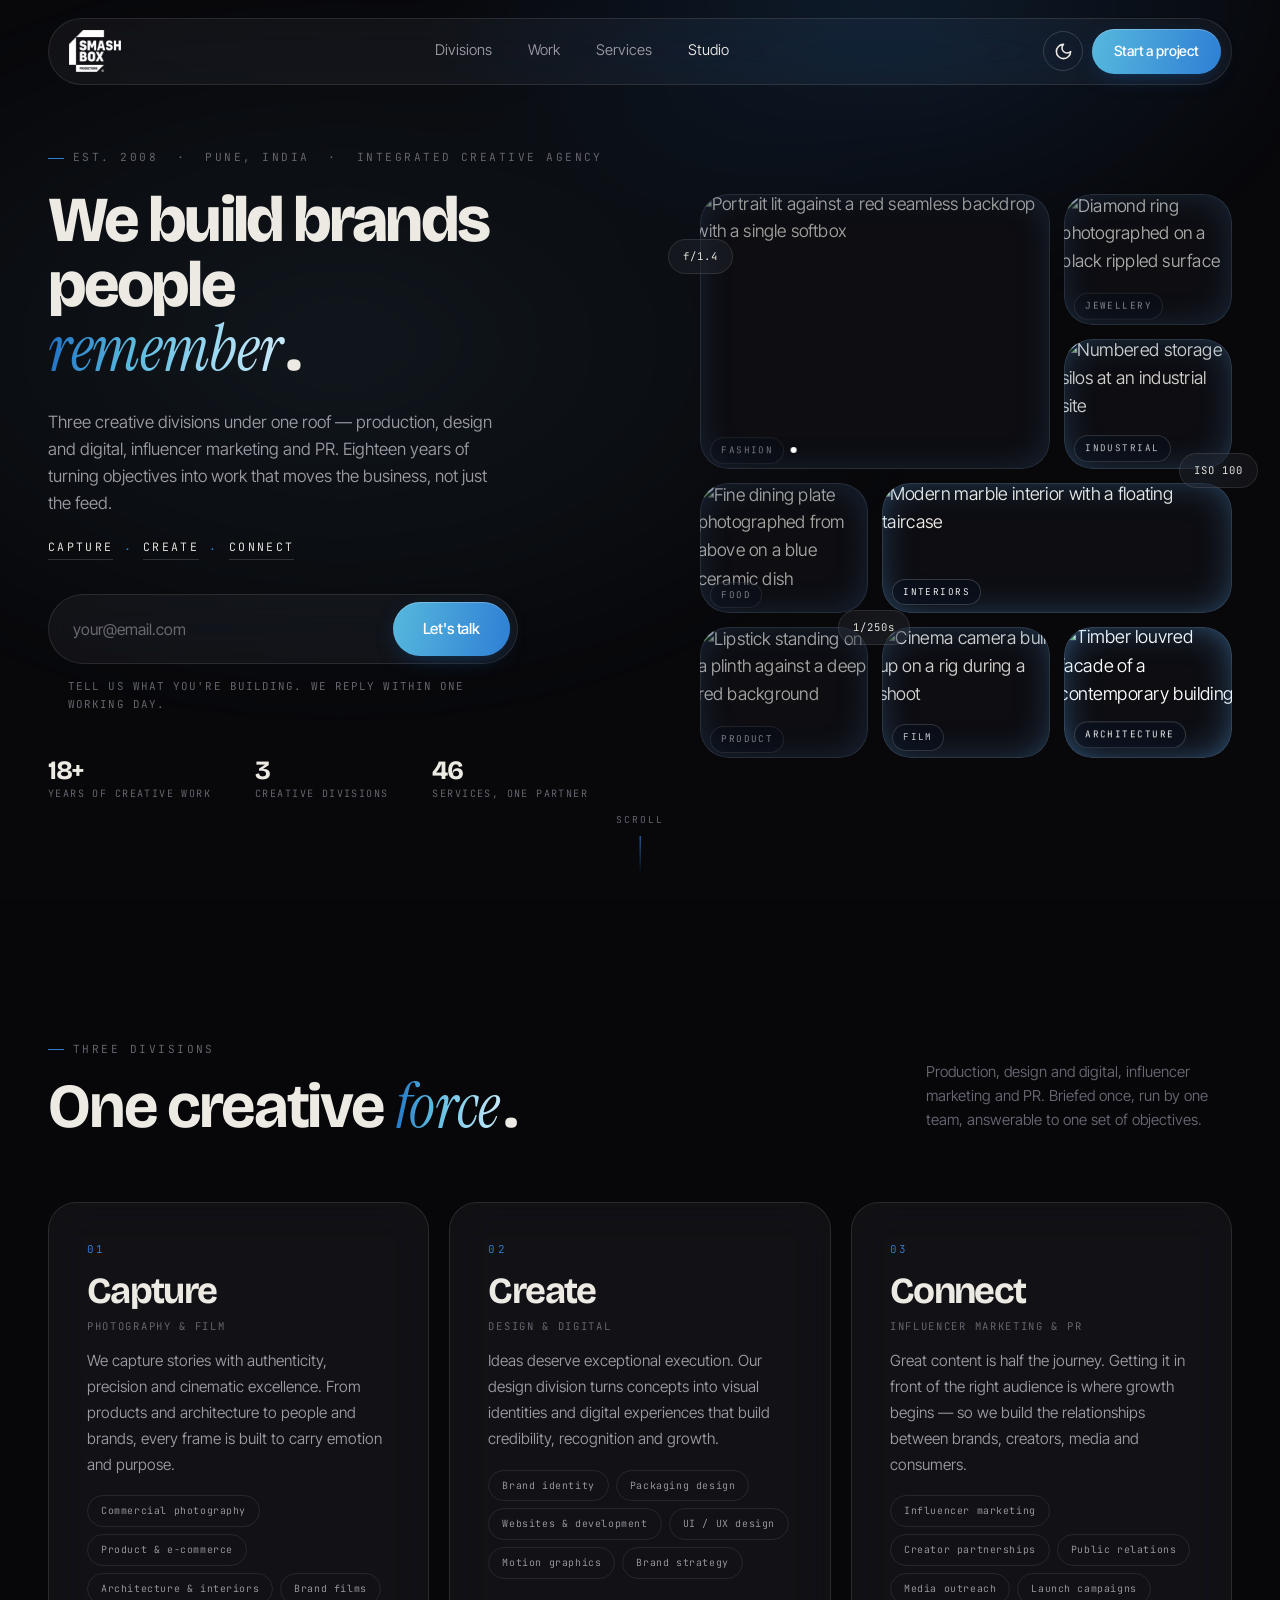
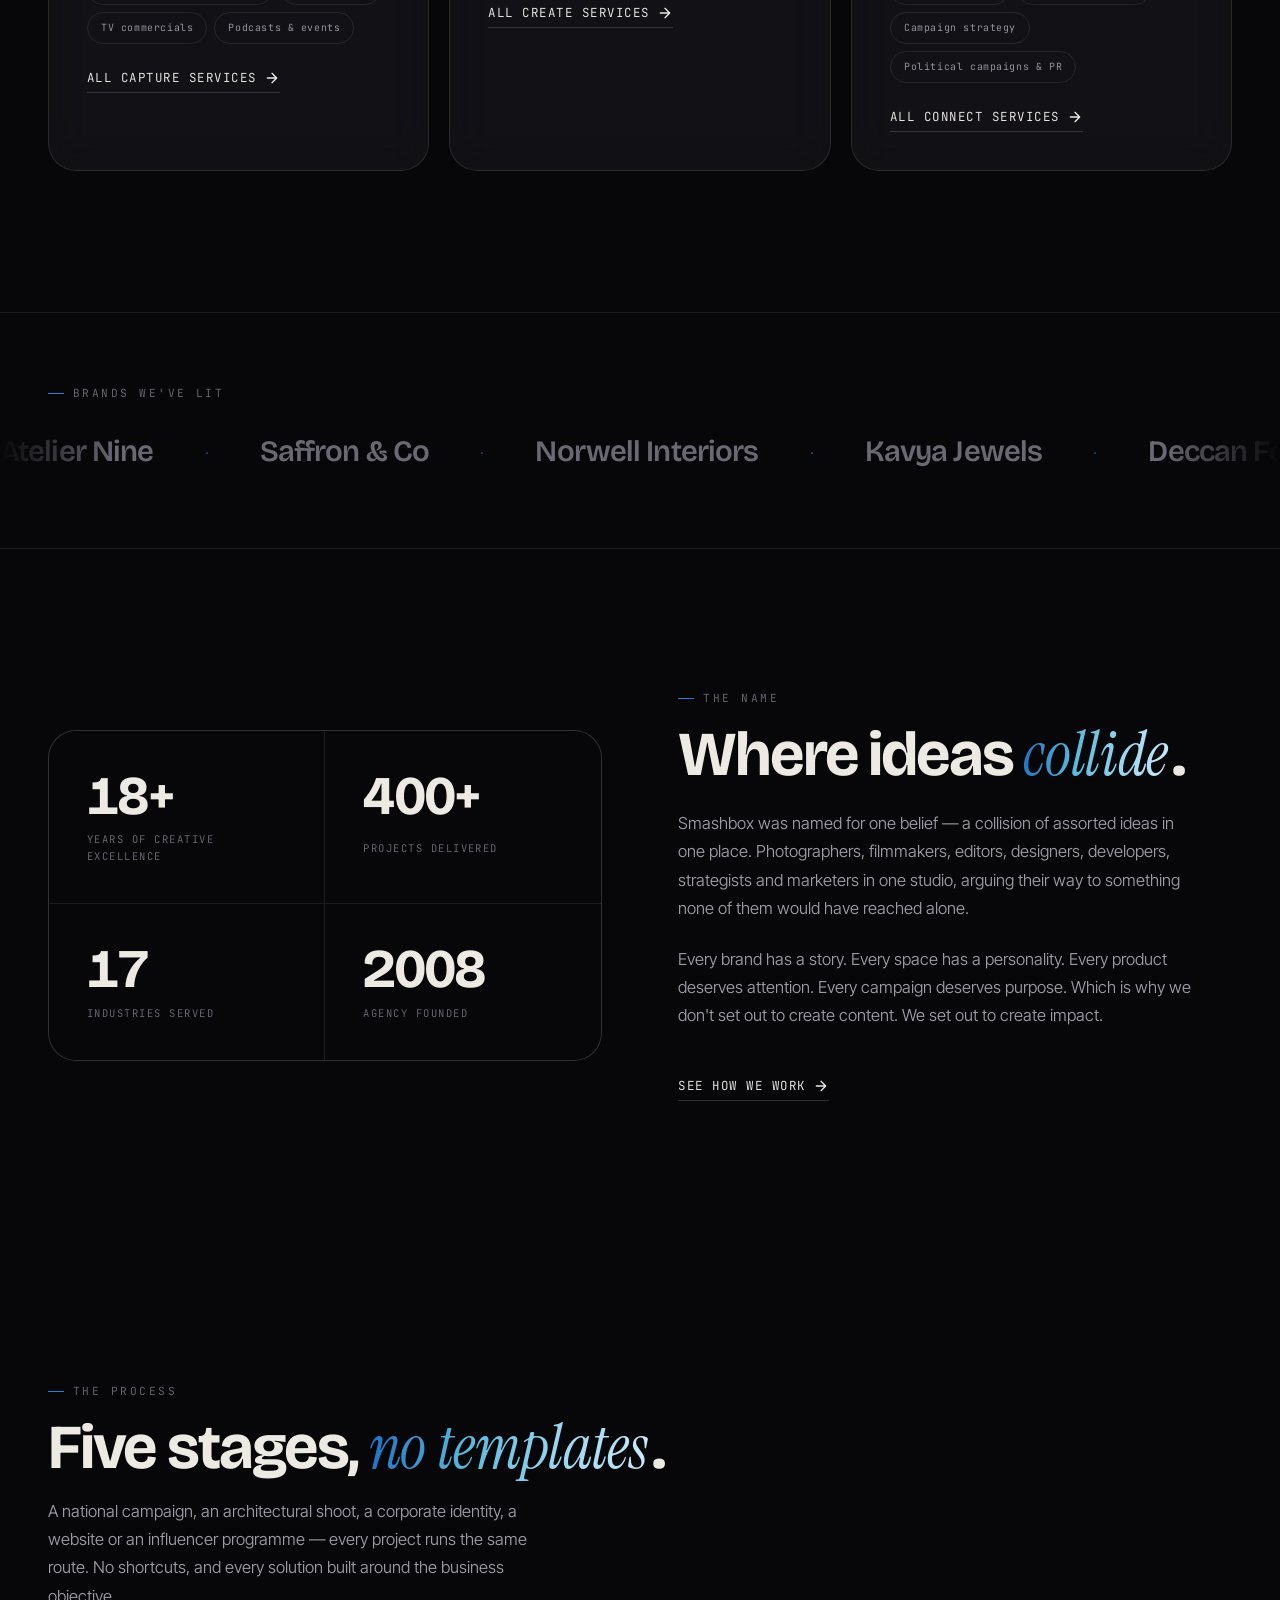
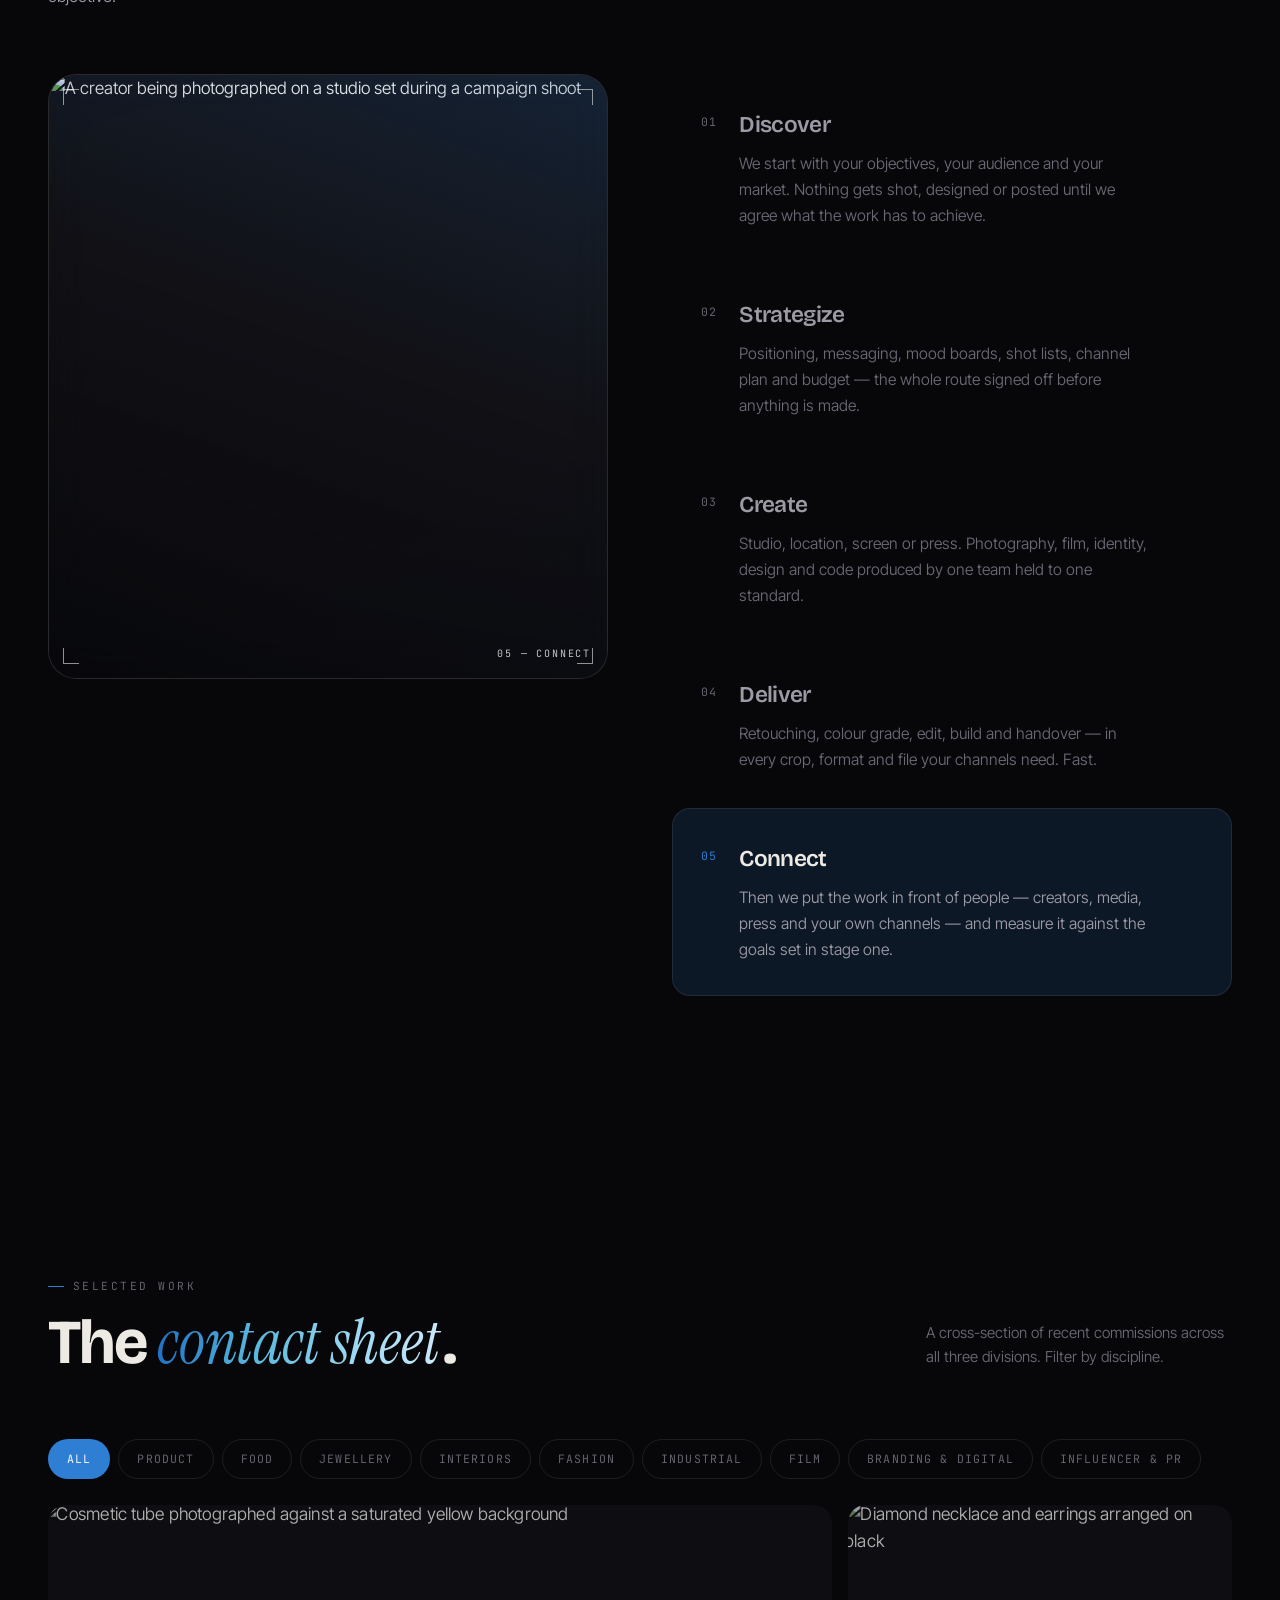
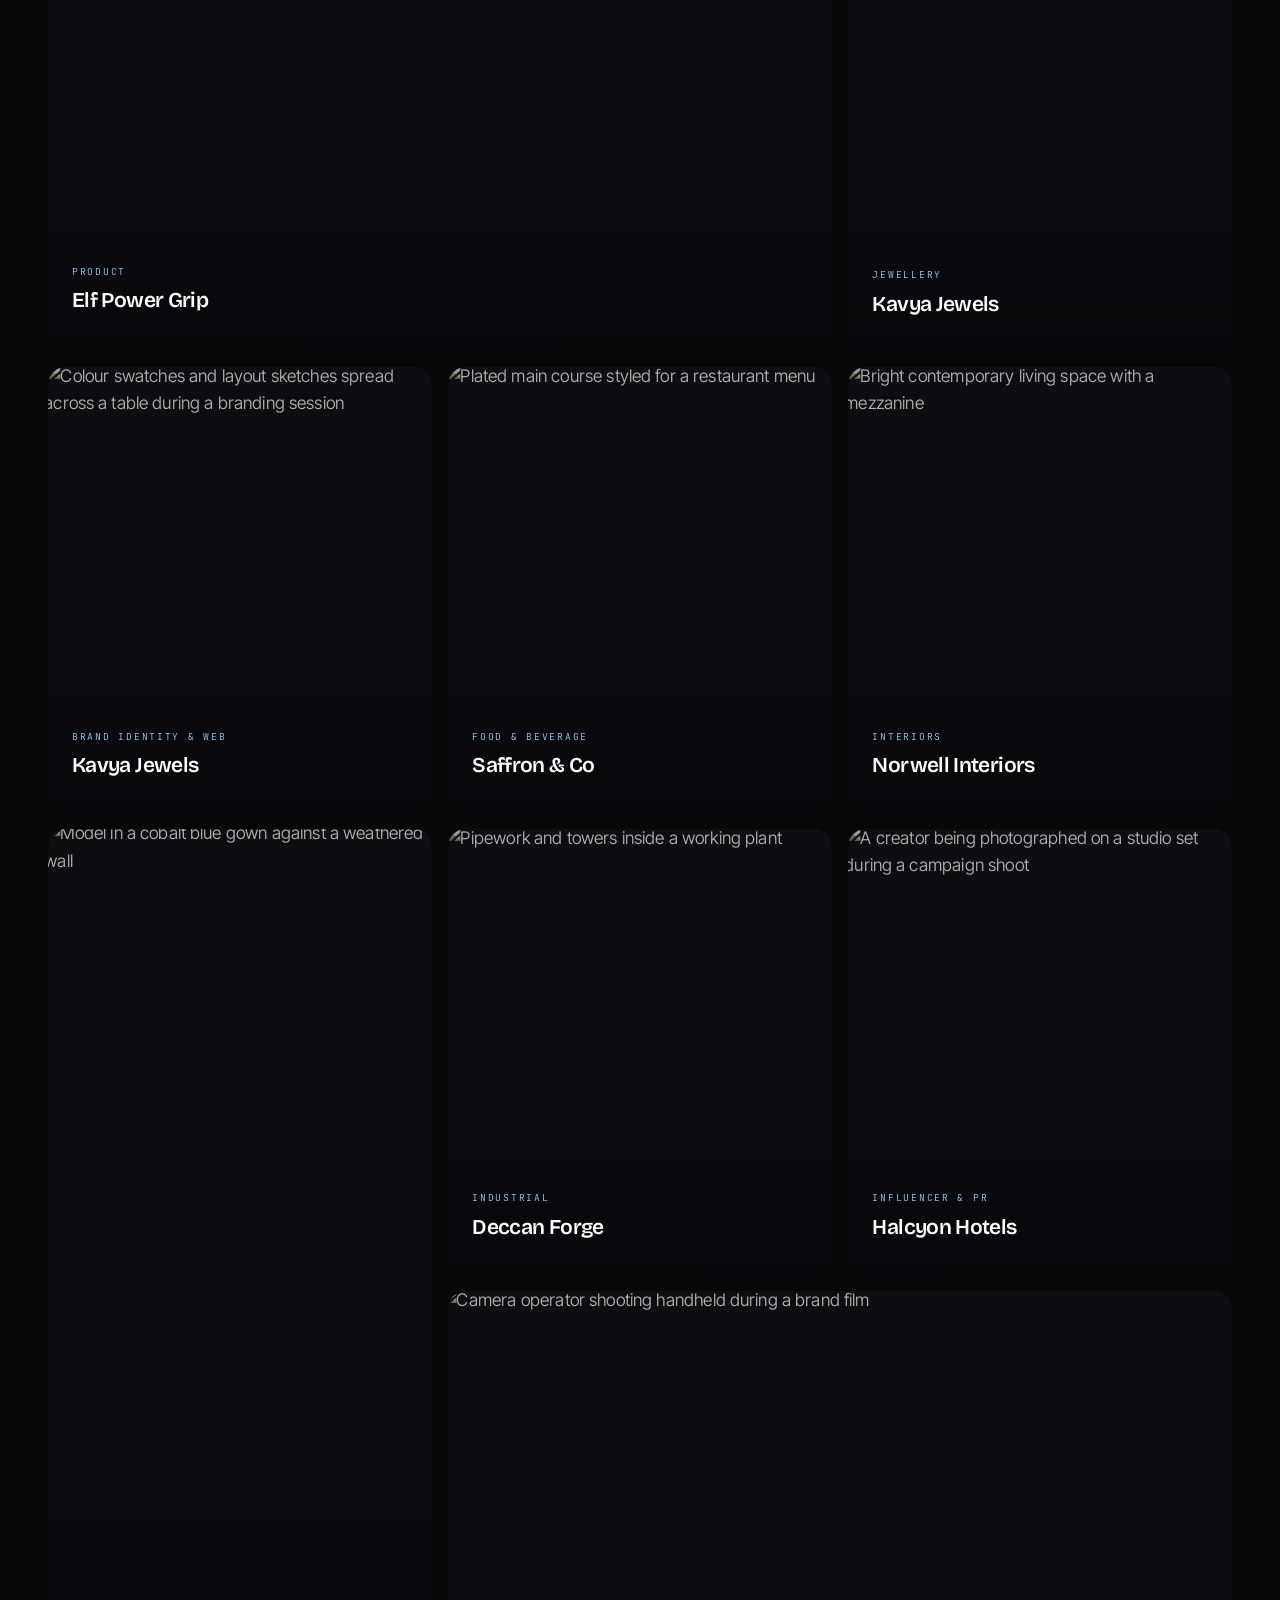
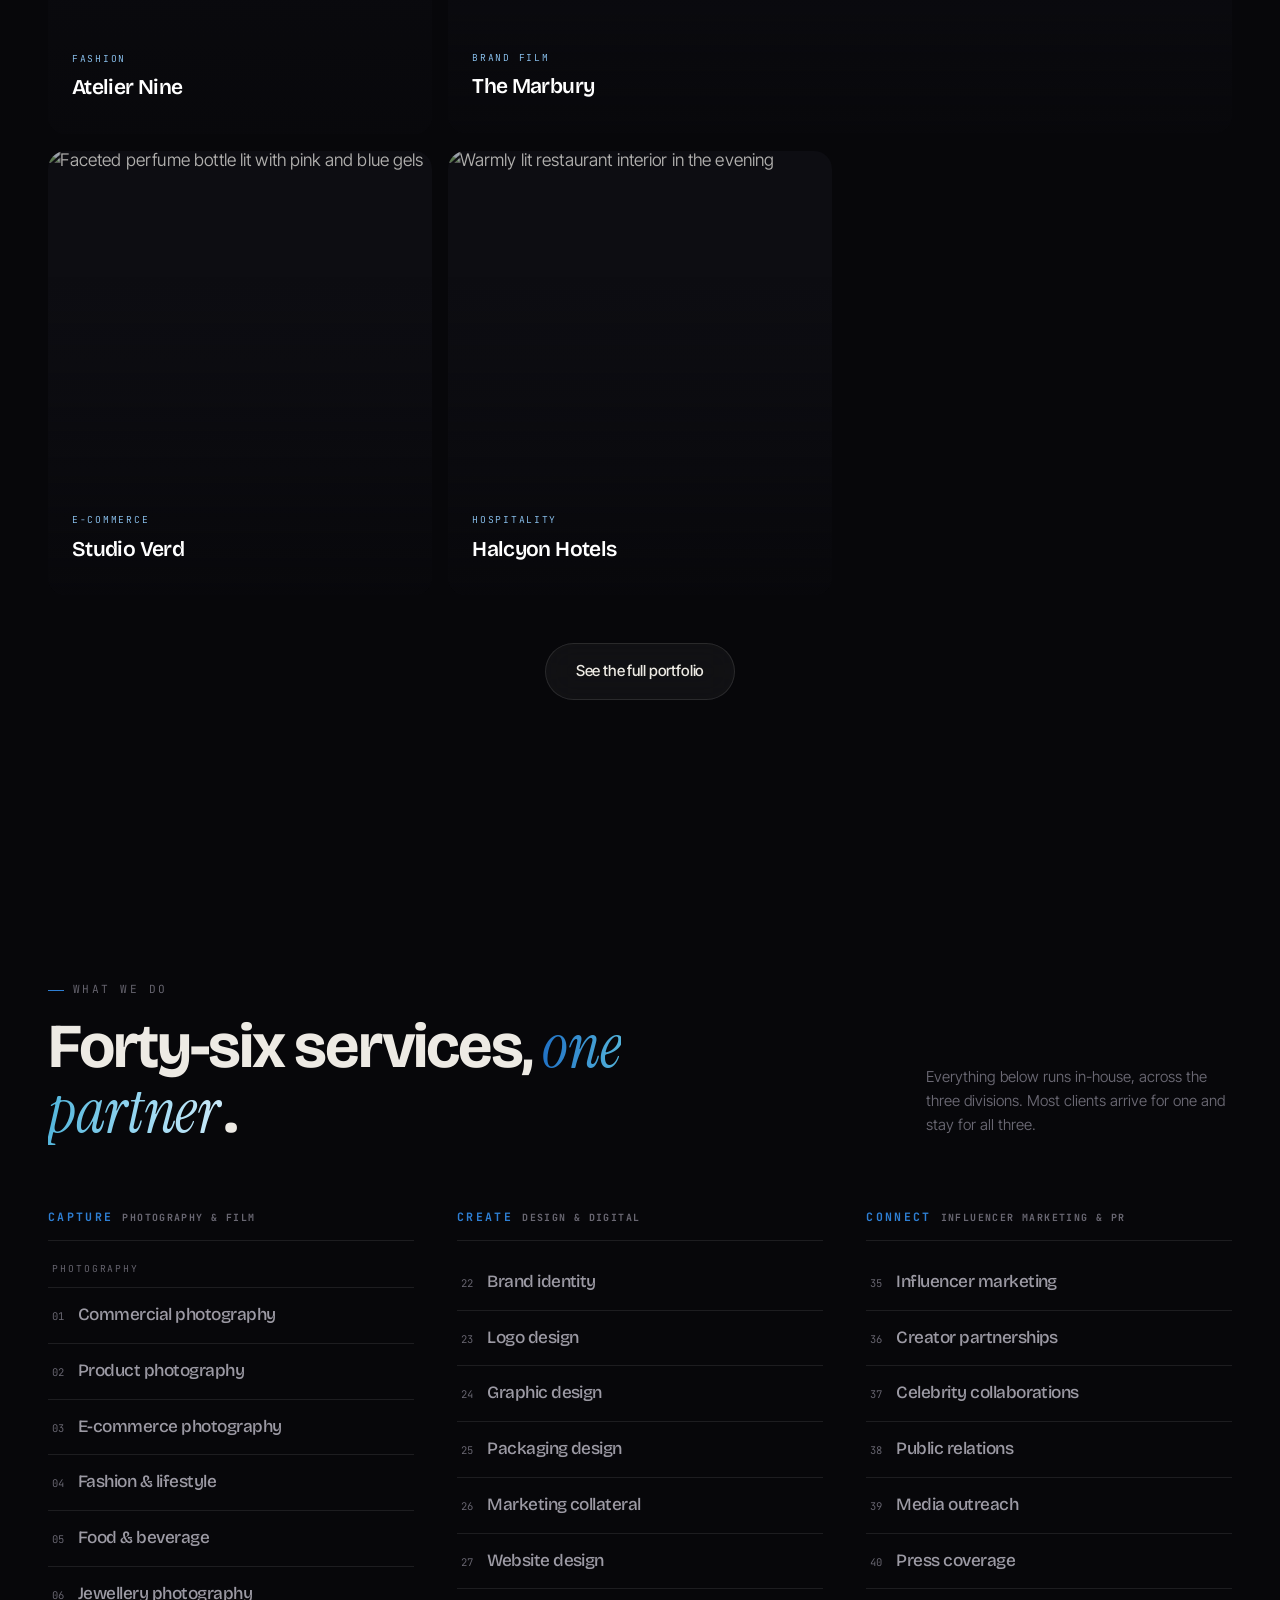
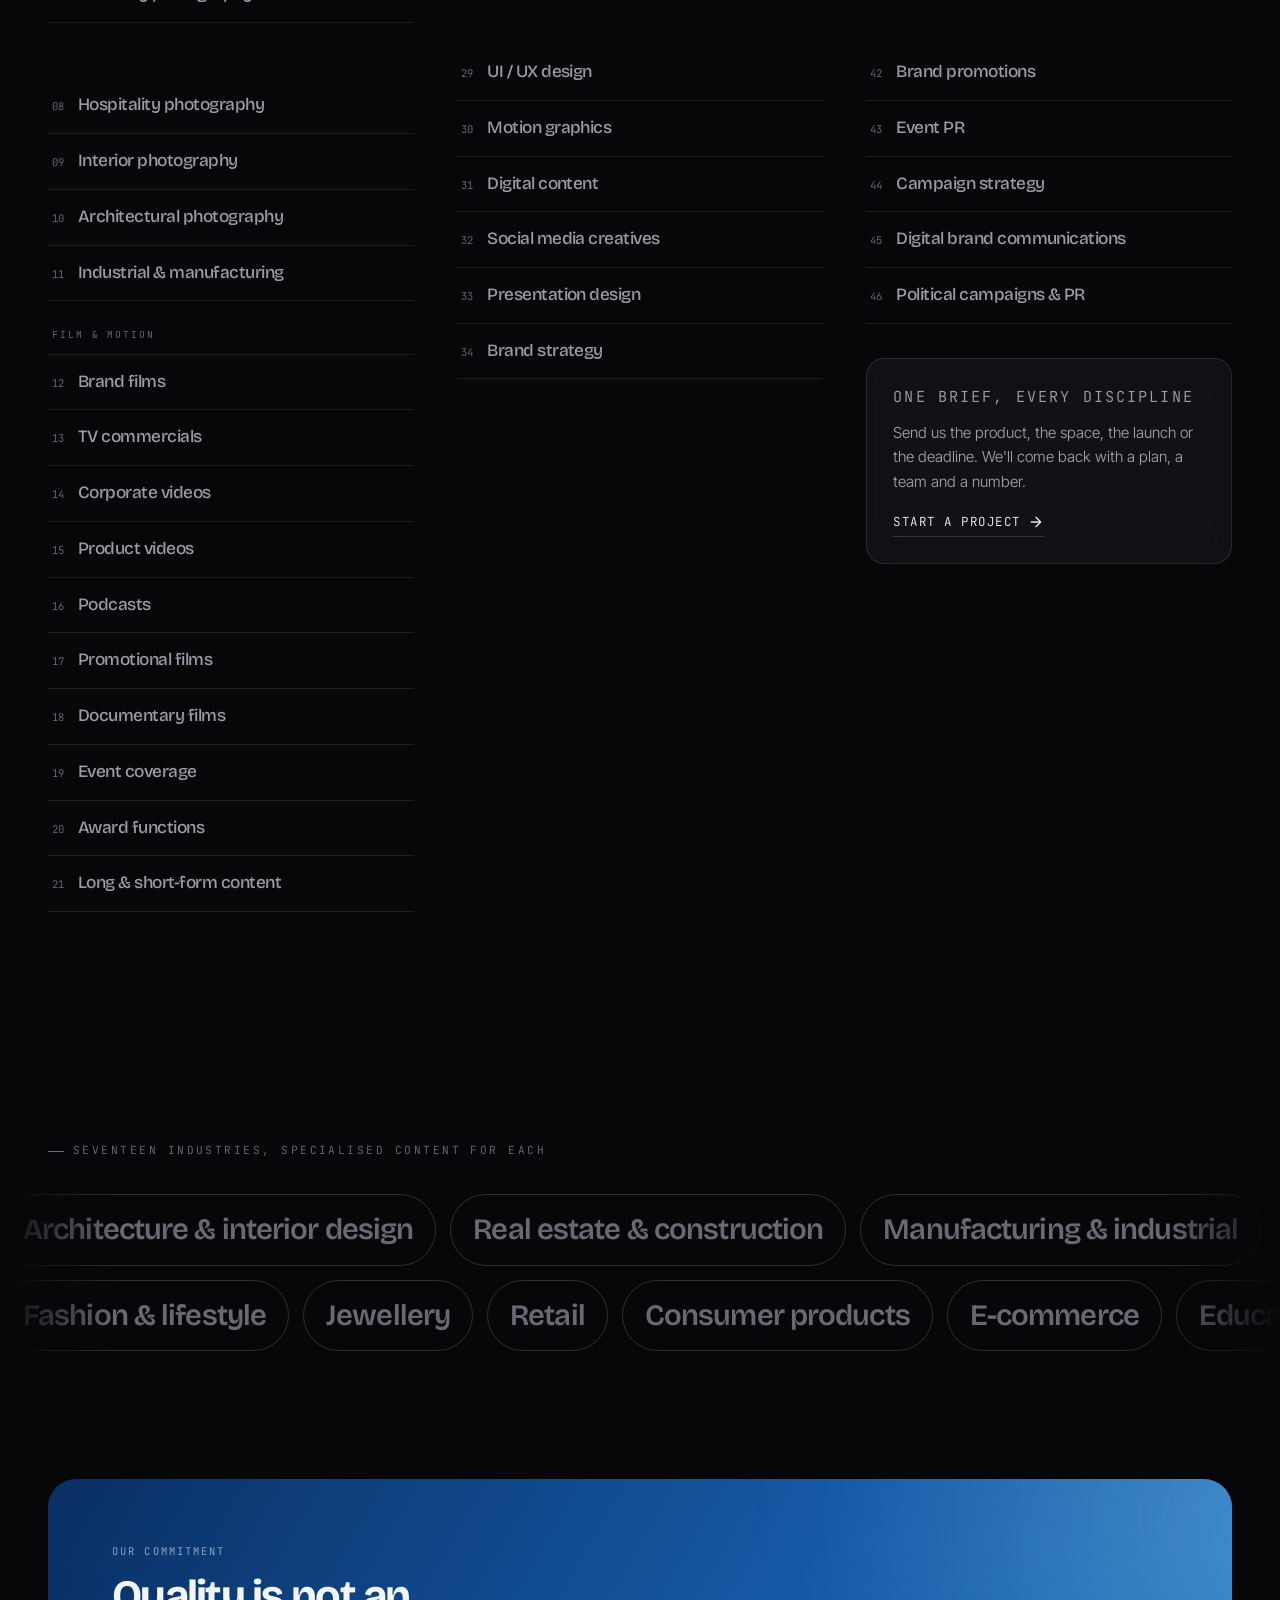
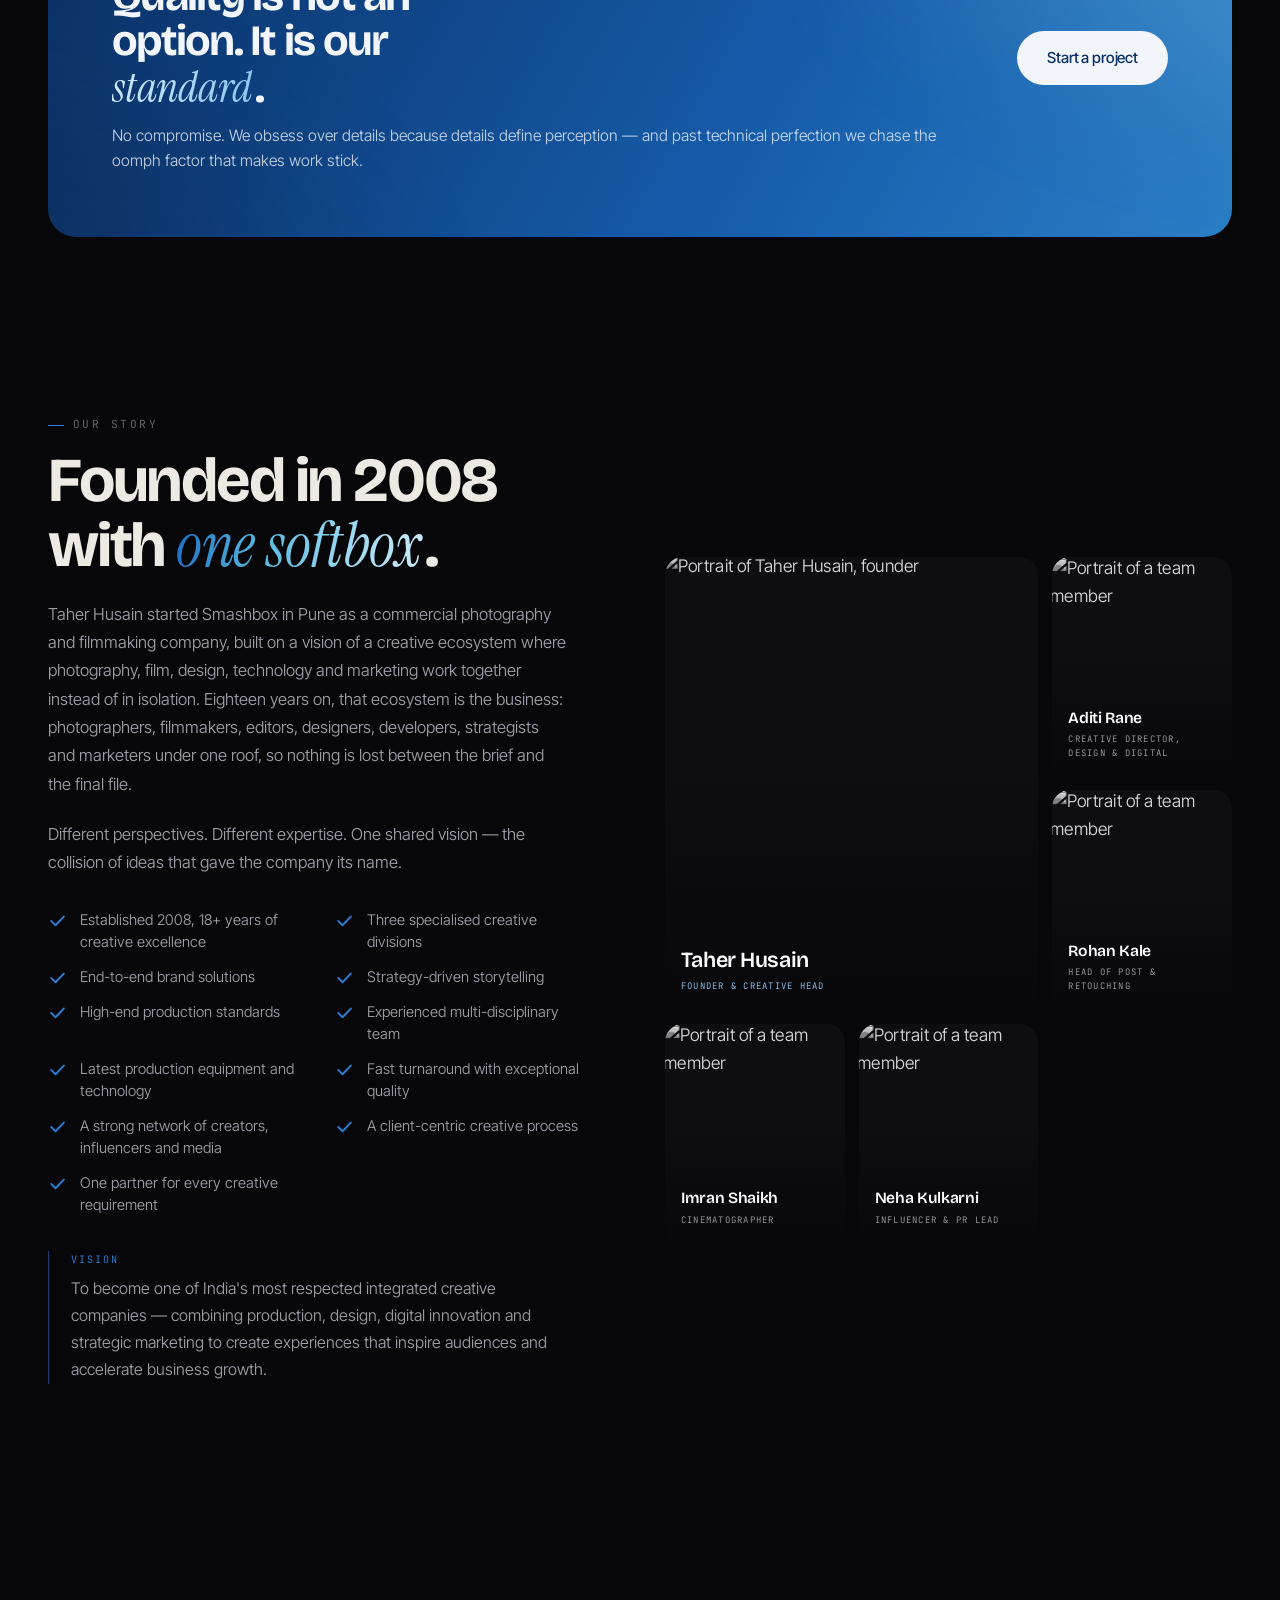
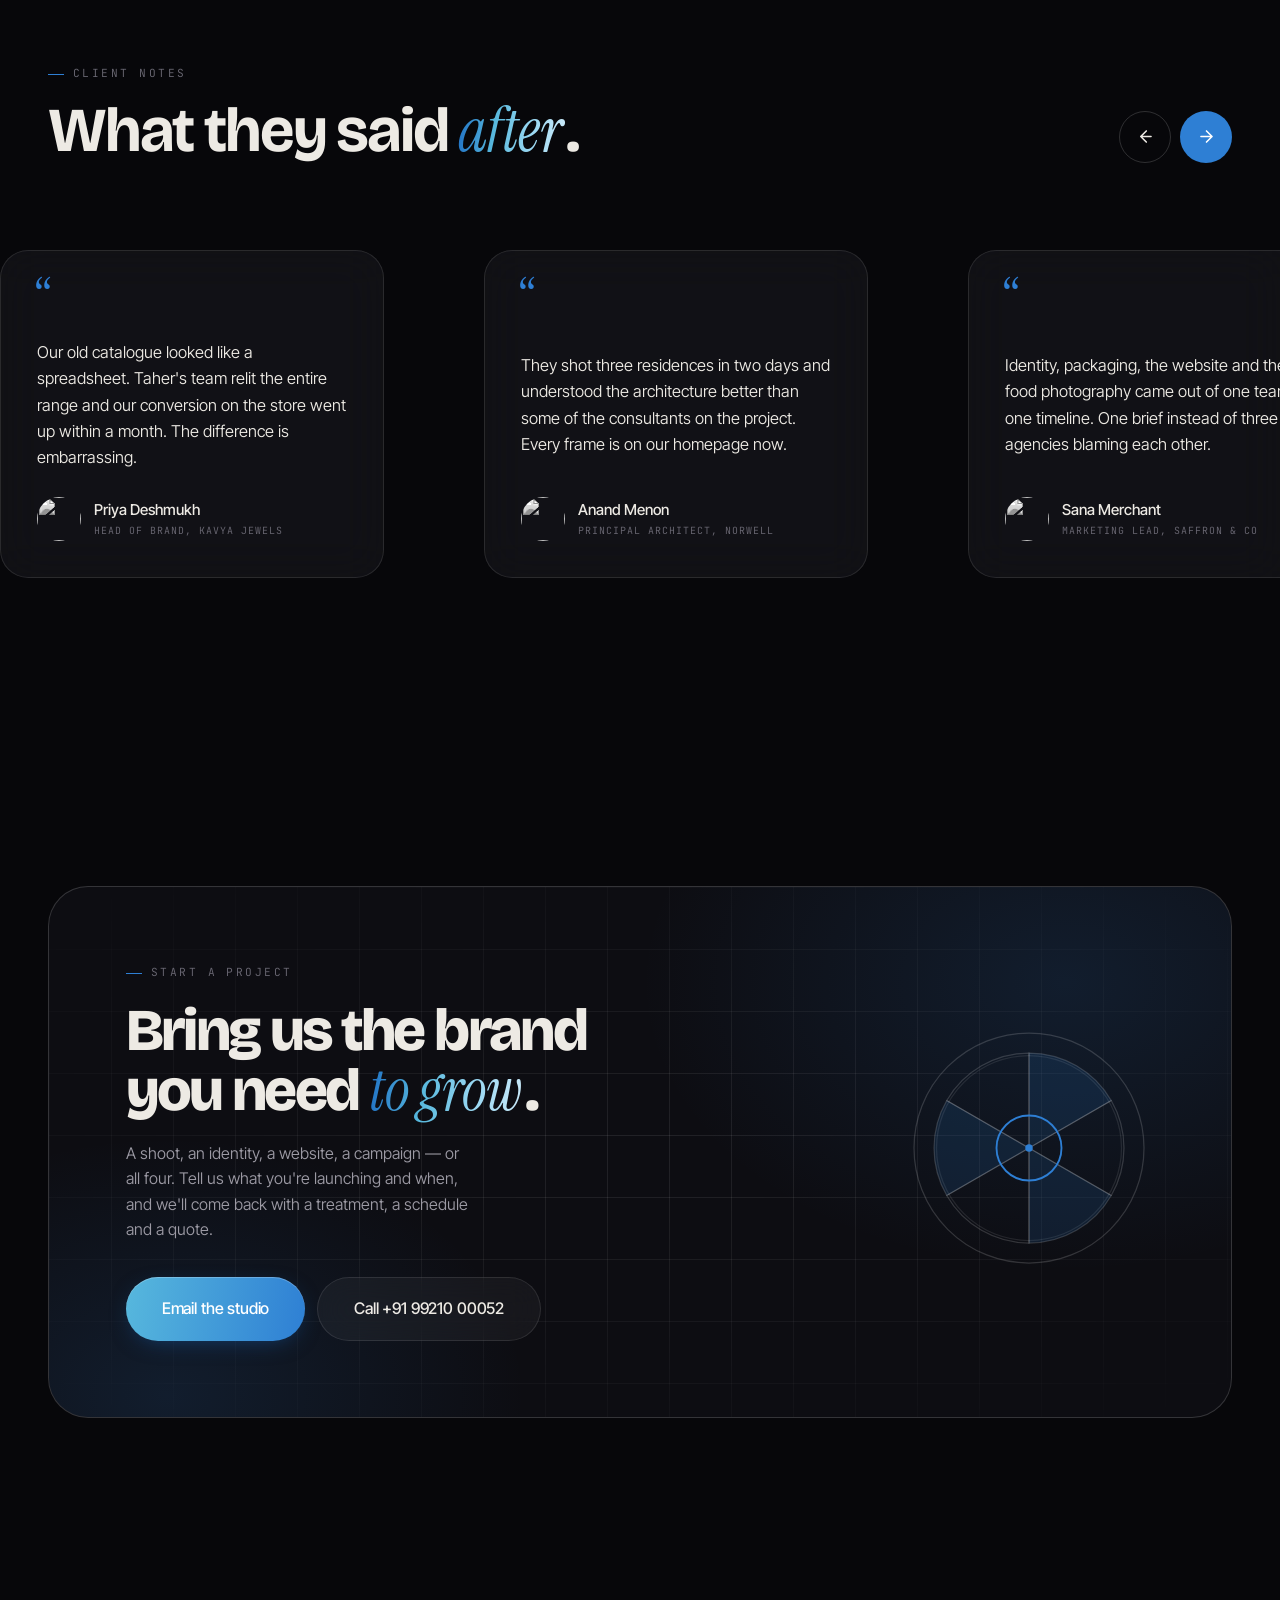
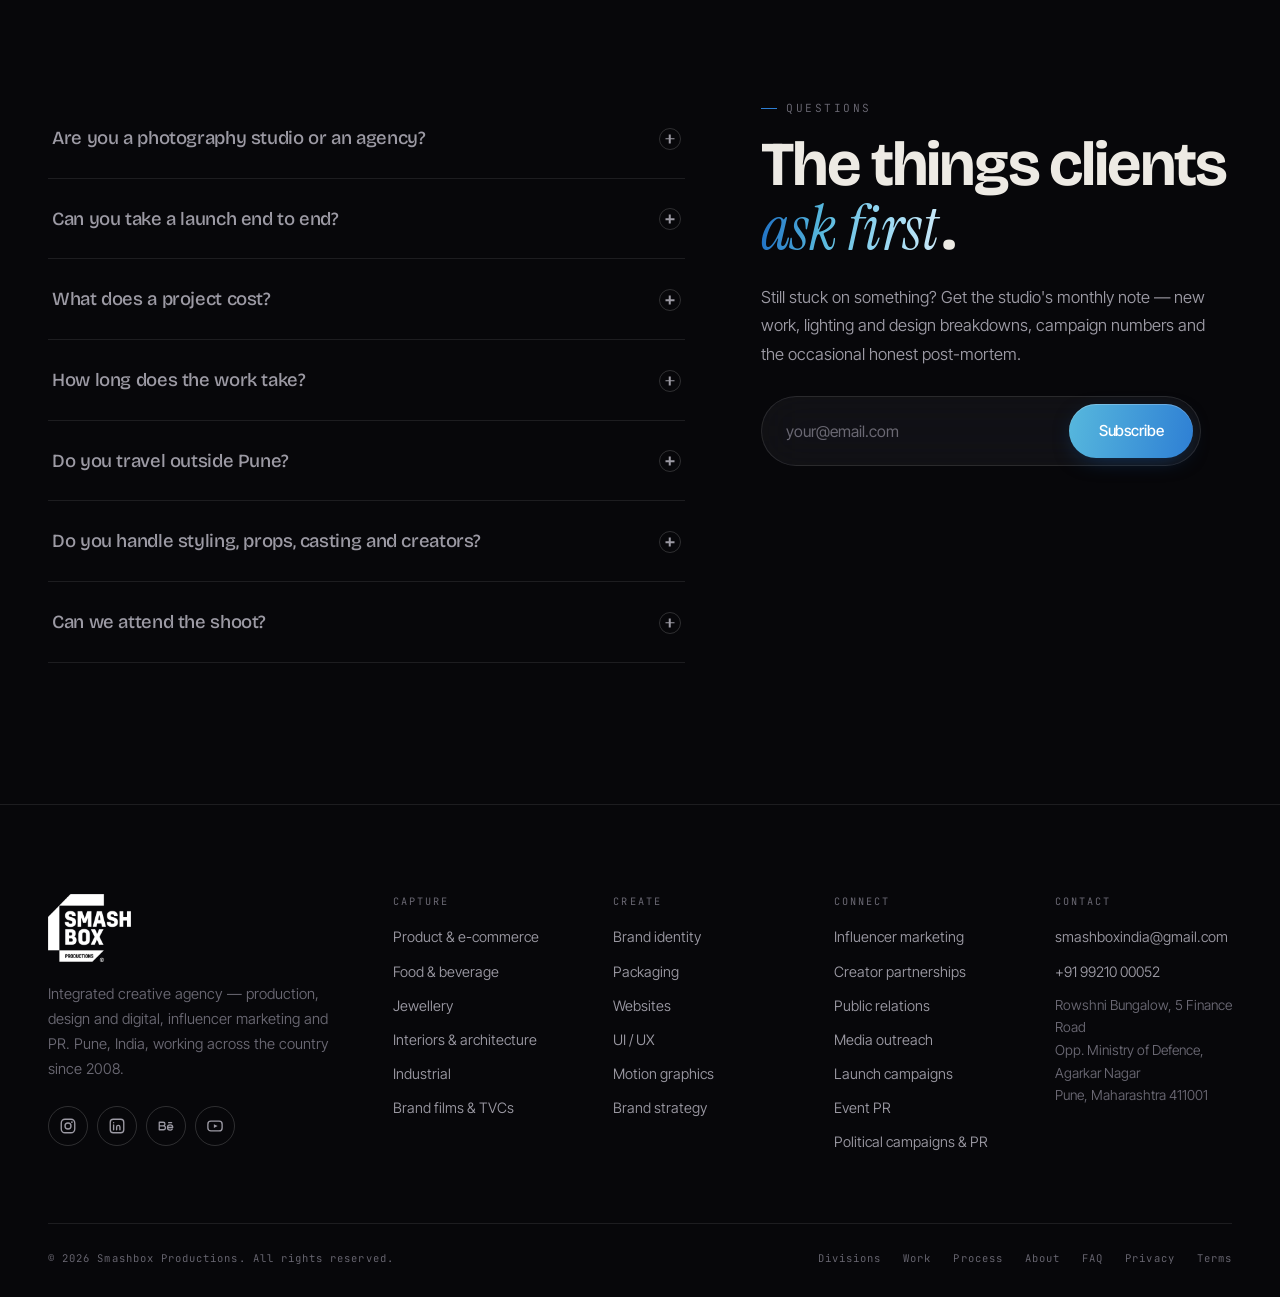
==== commit 332a44f1: "Client round: real favicon, political campaigns, editable client strip Three changes the client aske" ====
--- a/template.html
+++ b/template.html
@@ -23,8 +23,10 @@
 <link rel="preconnect" href="https://images.pexels.com" crossorigin>
 <link href="https://fonts.googleapis.com/css2?family=Bricolage+Grotesque:opsz,wght@12..96,400;12..96,600;12..96,700;12..96,800&amp;family=Instrument+Serif:ital@0;1&amp;family=Inter+Tight:wght@300;400;500;600&amp;family=JetBrains+Mono:wght@400;500&amp;display=swap" rel="stylesheet">
 <link rel="stylesheet" href="css/styles.css">
-<!-- favicon: the logo's chamfered-box silhouette -->
-<link rel="icon" href="data:image/svg+xml,%3Csvg%20xmlns='http://www.w3.org/2000/svg'%20viewBox='0%200%2032%2032'%3E%3Crect%20width='32'%20height='32'%20rx='7'%20fill='%2307070A'/%3E%3Cpath%20d='M13.5%205H27v22H5V13.5Z'%20fill='%23F4F0E8'/%3E%3Cpath%20d='M16.5%209.5H27v14H10.5V16Z'%20fill='%2307070A'/%3E%3C/svg%3E">
+<!-- favicon: the client's light lockup on the brand near-black -->
+<link rel="icon" type="image/png" sizes="32x32" href="img/favicon-32.png">
+<link rel="icon" type="image/png" sizes="512x512" href="img/favicon-512.png">
+<link rel="apple-touch-icon" sizes="180x180" href="img/favicon-180.png">
 </head>
 <body>
 
@@ -154,7 +156,7 @@
       <ul class="hero-facts reveal" data-delay="3">
         <li><b>18+</b><span>years of creative work</span></li>
         <li><b>3</b><span>creative divisions</span></li>
-        <li><b>45</b><span>services, one partner</span></li>
+        <li><b>46</b><span>services, one partner</span></li>
       </ul>
     </div>
 
@@ -282,6 +284,7 @@
           <li>Media outreach</li>
           <li>Launch campaigns</li>
           <li>Campaign strategy</li>
+          <li>Political campaigns &amp; PR</li>
         </ul>
         <a class="link-arrow" href="#services">All connect services
           <svg viewbox="0 0 24 24" aria-hidden="true"><path d="M5 12h13M12 5l7 7-7 7" fill="none" stroke="currentColor" stroke-width="2" stroke-linecap="round" stroke-linejoin="round"></path></svg>
@@ -298,7 +301,7 @@
   </div>
   <!-- PLACEHOLDER wordmarks &mdash; replace with real client logos -->
   <div class="marquee" data-marquee>
-    <div class="marquee-track">
+    <div class="marquee-track" data-cms-list="clients">
       <span>Atelier&nbsp;Nine</span><i>&middot;</i><span>Saffron&nbsp;&amp;&nbsp;Co</span><i>&middot;</i><span>Norwell&nbsp;Interiors</span><i>&middot;</i><span>Kavya&nbsp;Jewels</span><i>&middot;</i><span>Deccan&nbsp;Forge</span><i>&middot;</i><span>The&nbsp;Marbury</span><i>&middot;</i><span>Studio&nbsp;Verd</span><i>&middot;</i><span>Halcyon&nbsp;Hotels</span><i>&middot;</i>
       <span>Atelier&nbsp;Nine</span><i>&middot;</i><span>Saffron&nbsp;&amp;&nbsp;Co</span><i>&middot;</i><span>Norwell&nbsp;Interiors</span><i>&middot;</i><span>Kavya&nbsp;Jewels</span><i>&middot;</i><span>Deccan&nbsp;Forge</span><i>&middot;</i><span>The&nbsp;Marbury</span><i>&middot;</i><span>Studio&nbsp;Verd</span><i>&middot;</i><span>Halcyon&nbsp;Hotels</span><i>&middot;</i>
     </div>
@@ -557,7 +560,7 @@
     <div class="section-head section-head--row">
       <div>
         <p class="eyebrow reveal" data-cms-text="t61"><span class="eyebrow-dot"></span>What we do</p>
-        <h2 class="h2 reveal" data-delay="1" data-cms-text="t62">Forty-five services, <em>one partner</em>.</h2>
+        <h2 class="h2 reveal" data-delay="1" data-cms-text="t62">Forty-six services, <em>one partner</em>.</h2>
       </div>
       <p class="section-note reveal" data-delay="2" data-cms-text="t63">Everything below runs in-house, across the three divisions. Most clients arrive for one and stay for all three.</p>
     </div>
@@ -626,6 +629,7 @@
           <li class="svc reveal" data-img="https://images.pexels.com/photos/14036253/pexels-photo-14036253.jpeg?auto=compress&amp;cs=tinysrgb&amp;w=600" data-cms-img="i80"><span class="svc-n">43</span><span class="svc-name">Event PR</span></li>
           <li class="svc reveal" data-img="https://images.pexels.com/photos/6322363/pexels-photo-6322363.jpeg?auto=compress&amp;cs=tinysrgb&amp;w=600" data-cms-img="i81"><span class="svc-n">44</span><span class="svc-name">Campaign strategy</span></li>
           <li class="svc reveal" data-img="https://images.pexels.com/photos/9853347/pexels-photo-9853347.jpeg?auto=compress&amp;cs=tinysrgb&amp;w=600" data-cms-img="i82"><span class="svc-n">45</span><span class="svc-name">Digital brand communications</span></li>
+          <li class="svc reveal" data-img="https://images.pexels.com/photos/6322363/pexels-photo-6322363.jpeg?auto=compress&amp;cs=tinysrgb&amp;w=600" data-cms-img="i83"><span class="svc-n">46</span><span class="svc-name">Political campaigns &amp; PR</span></li>
         </ul>
 
         <div class="svc-card glass reveal" data-delay="2">
@@ -925,7 +929,7 @@
       </div>
       <div class="foot-col">
         <h4 data-cms-text="t101">Connect</h4>
-        <a href="#services">Influencer marketing</a><a href="#services">Creator partnerships</a><a href="#services">Public relations</a><a href="#services">Media outreach</a><a href="#services">Launch campaigns</a><a href="#services">Event PR</a>
+        <a href="#services">Influencer marketing</a><a href="#services">Creator partnerships</a><a href="#services">Public relations</a><a href="#services">Media outreach</a><a href="#services">Launch campaigns</a><a href="#services">Event PR</a><a href="#services">Political campaigns &amp; PR</a>
       </div>
       <div class="foot-col">
         <h4 data-cms-text="t102">Contact</h4>
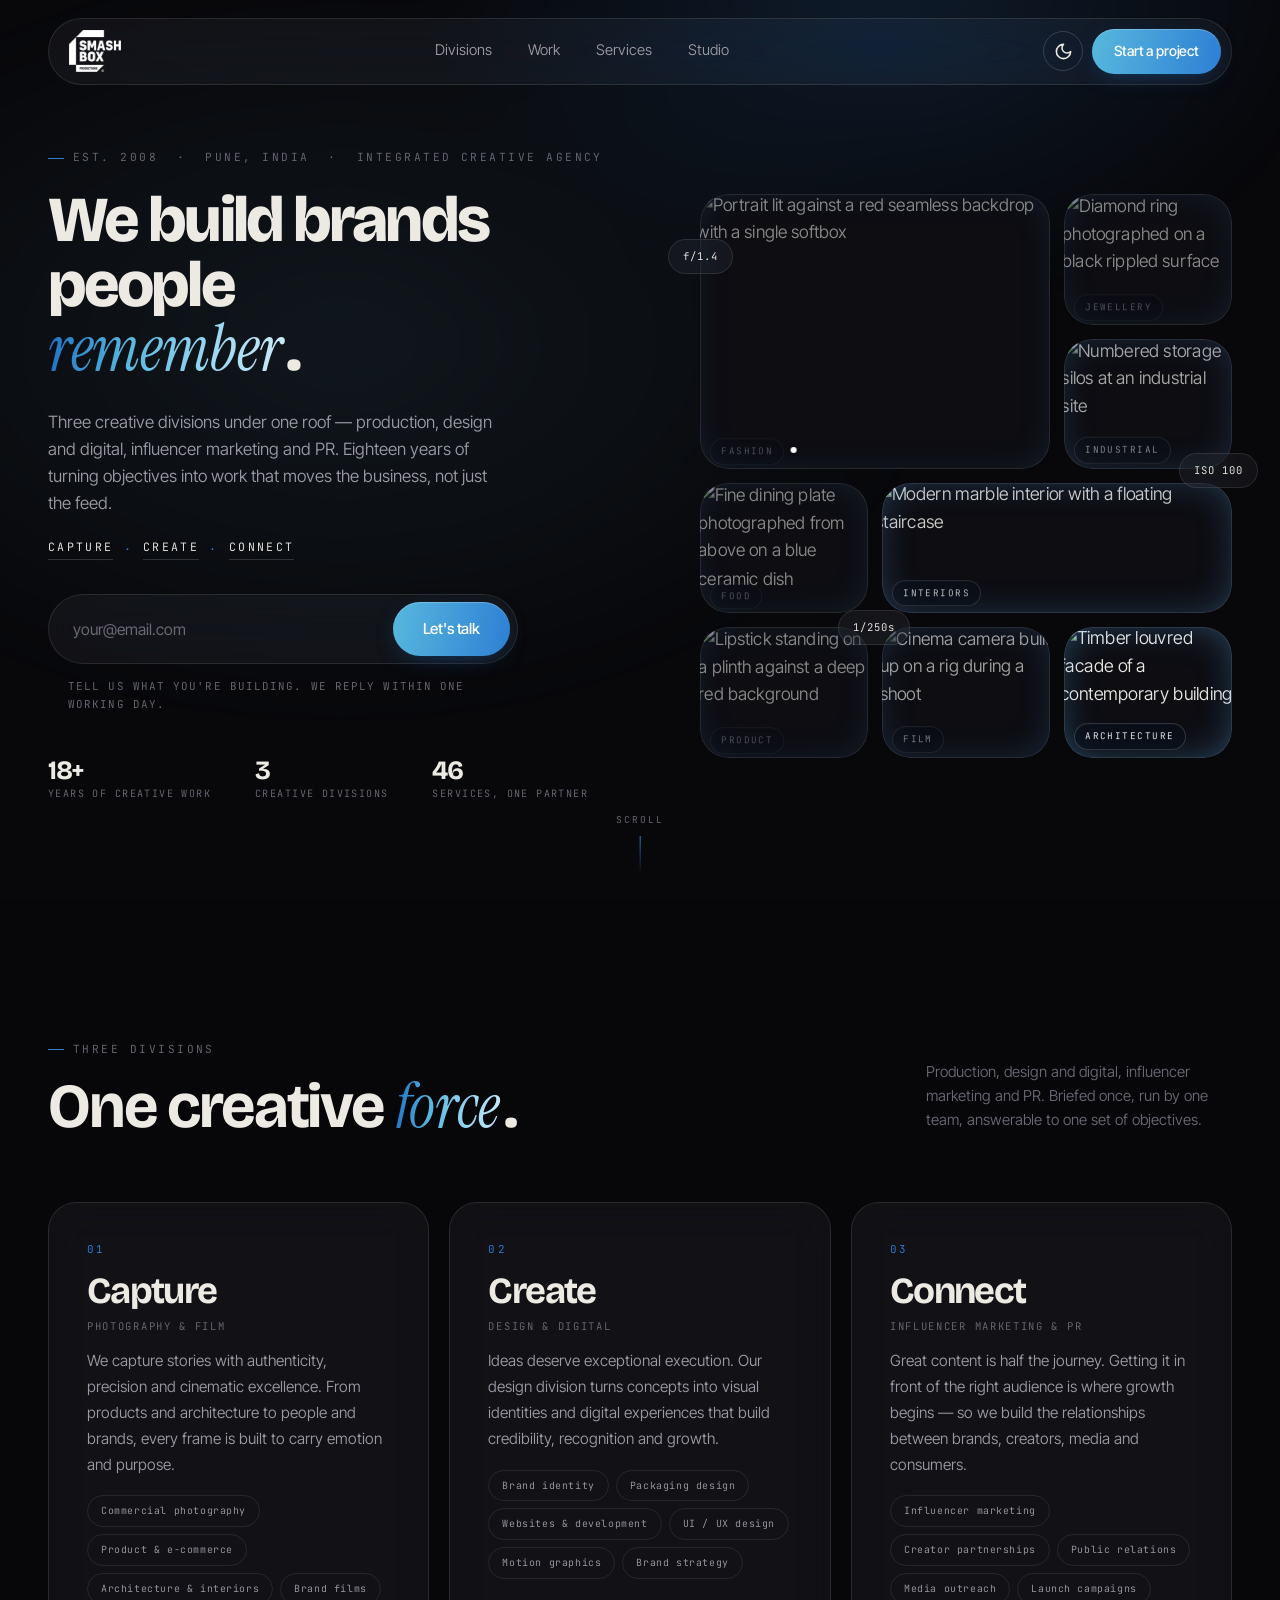
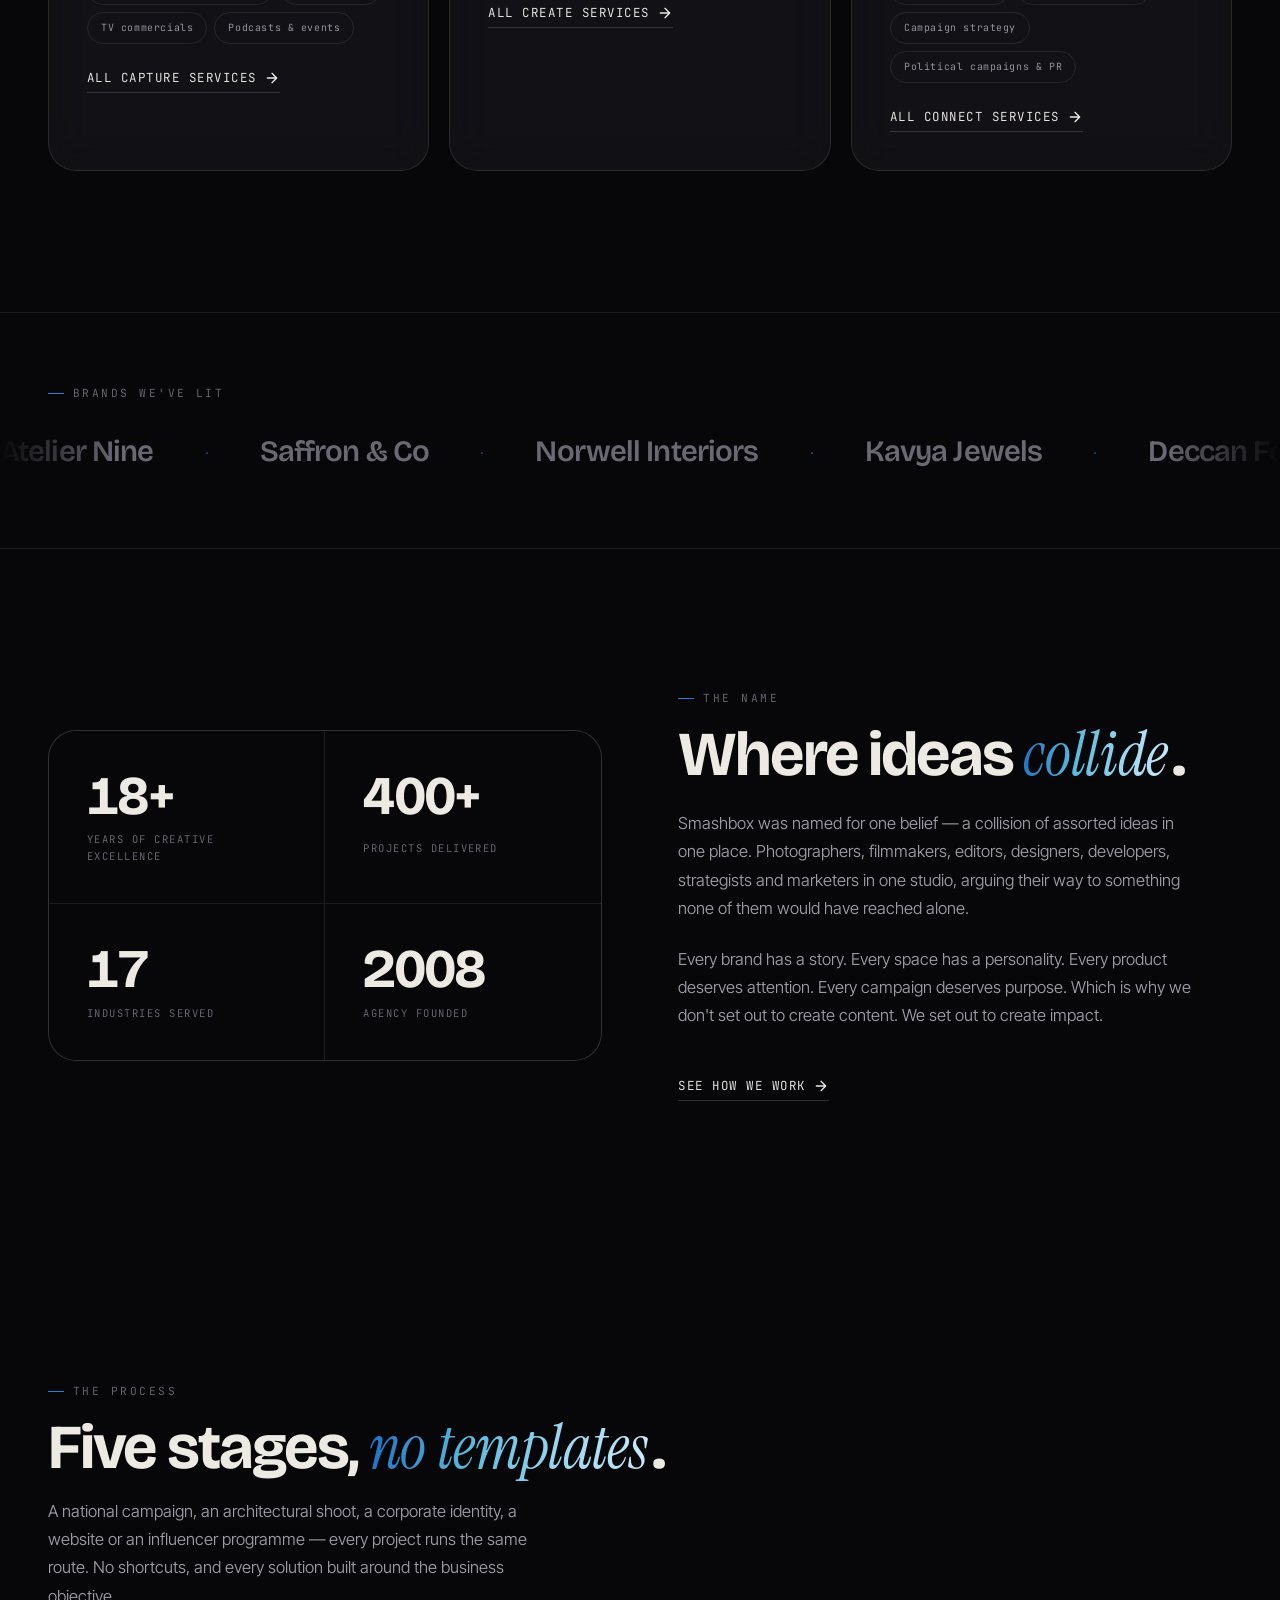
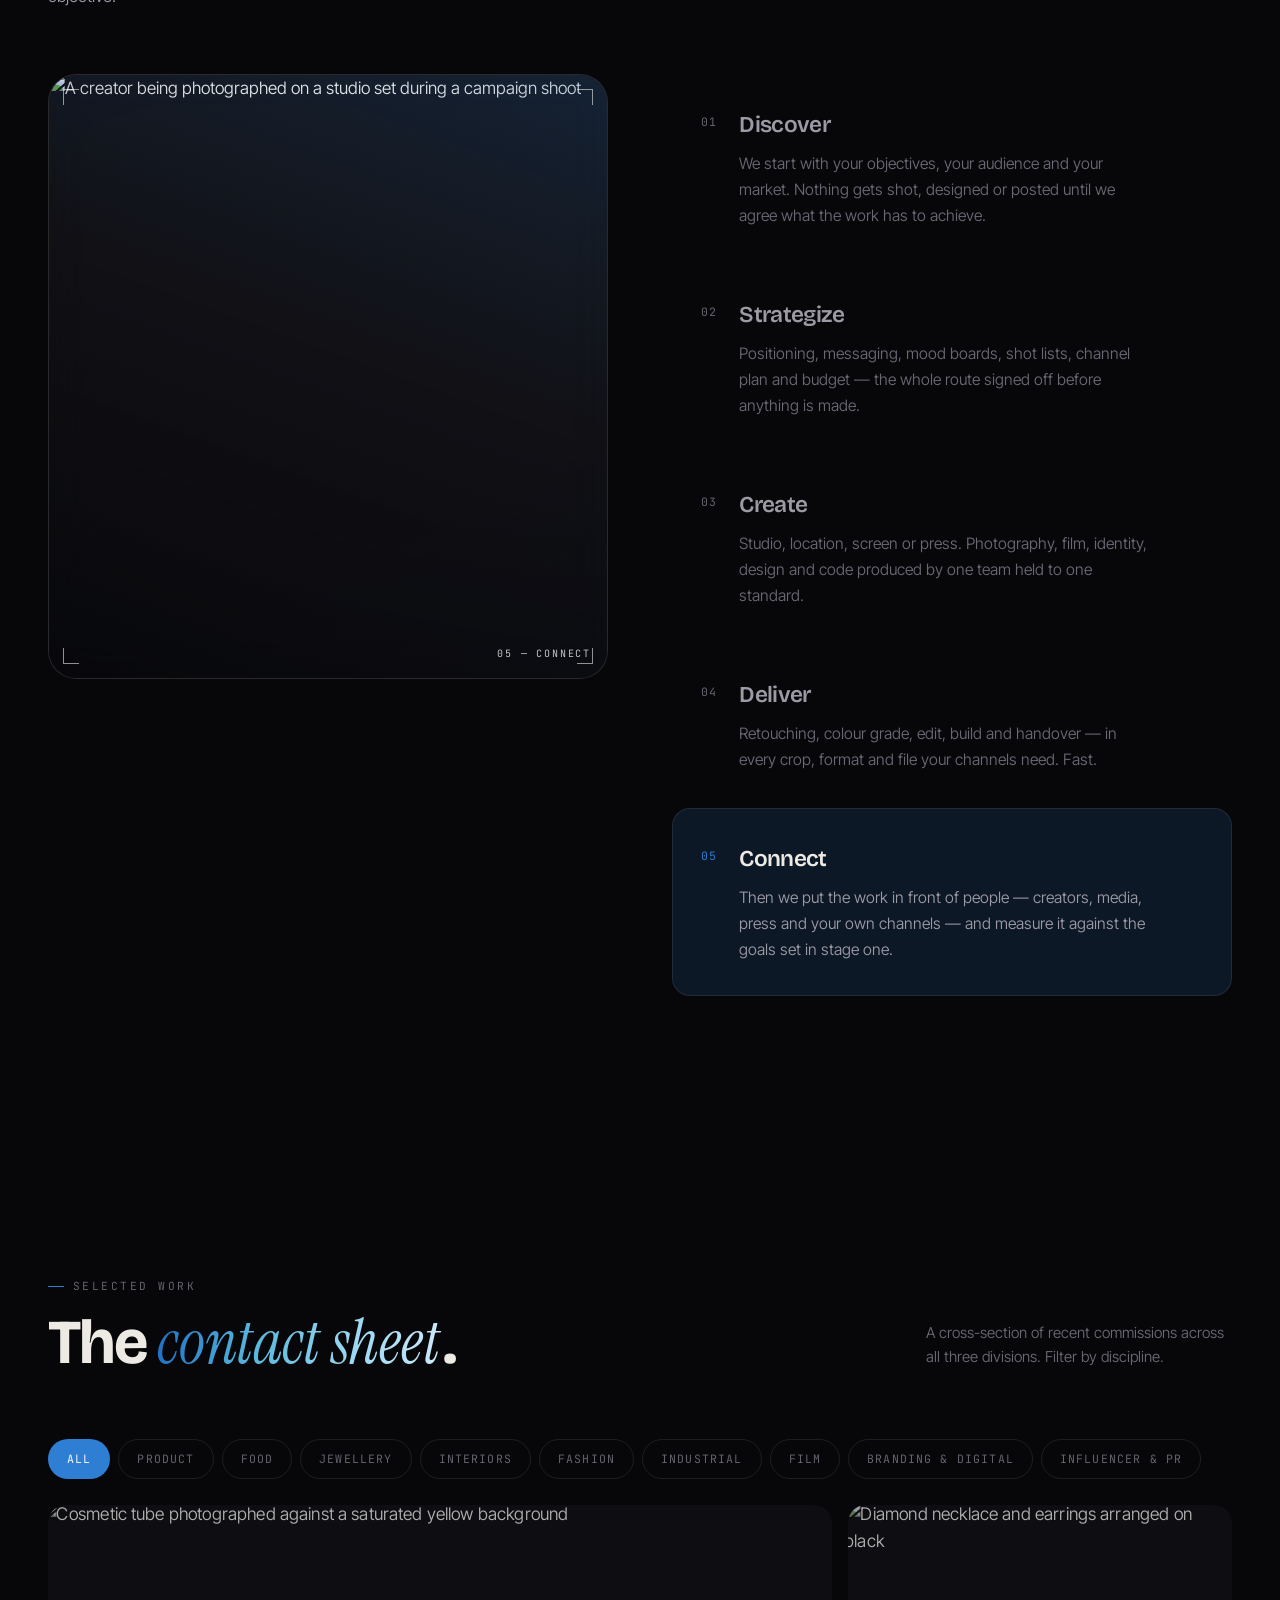
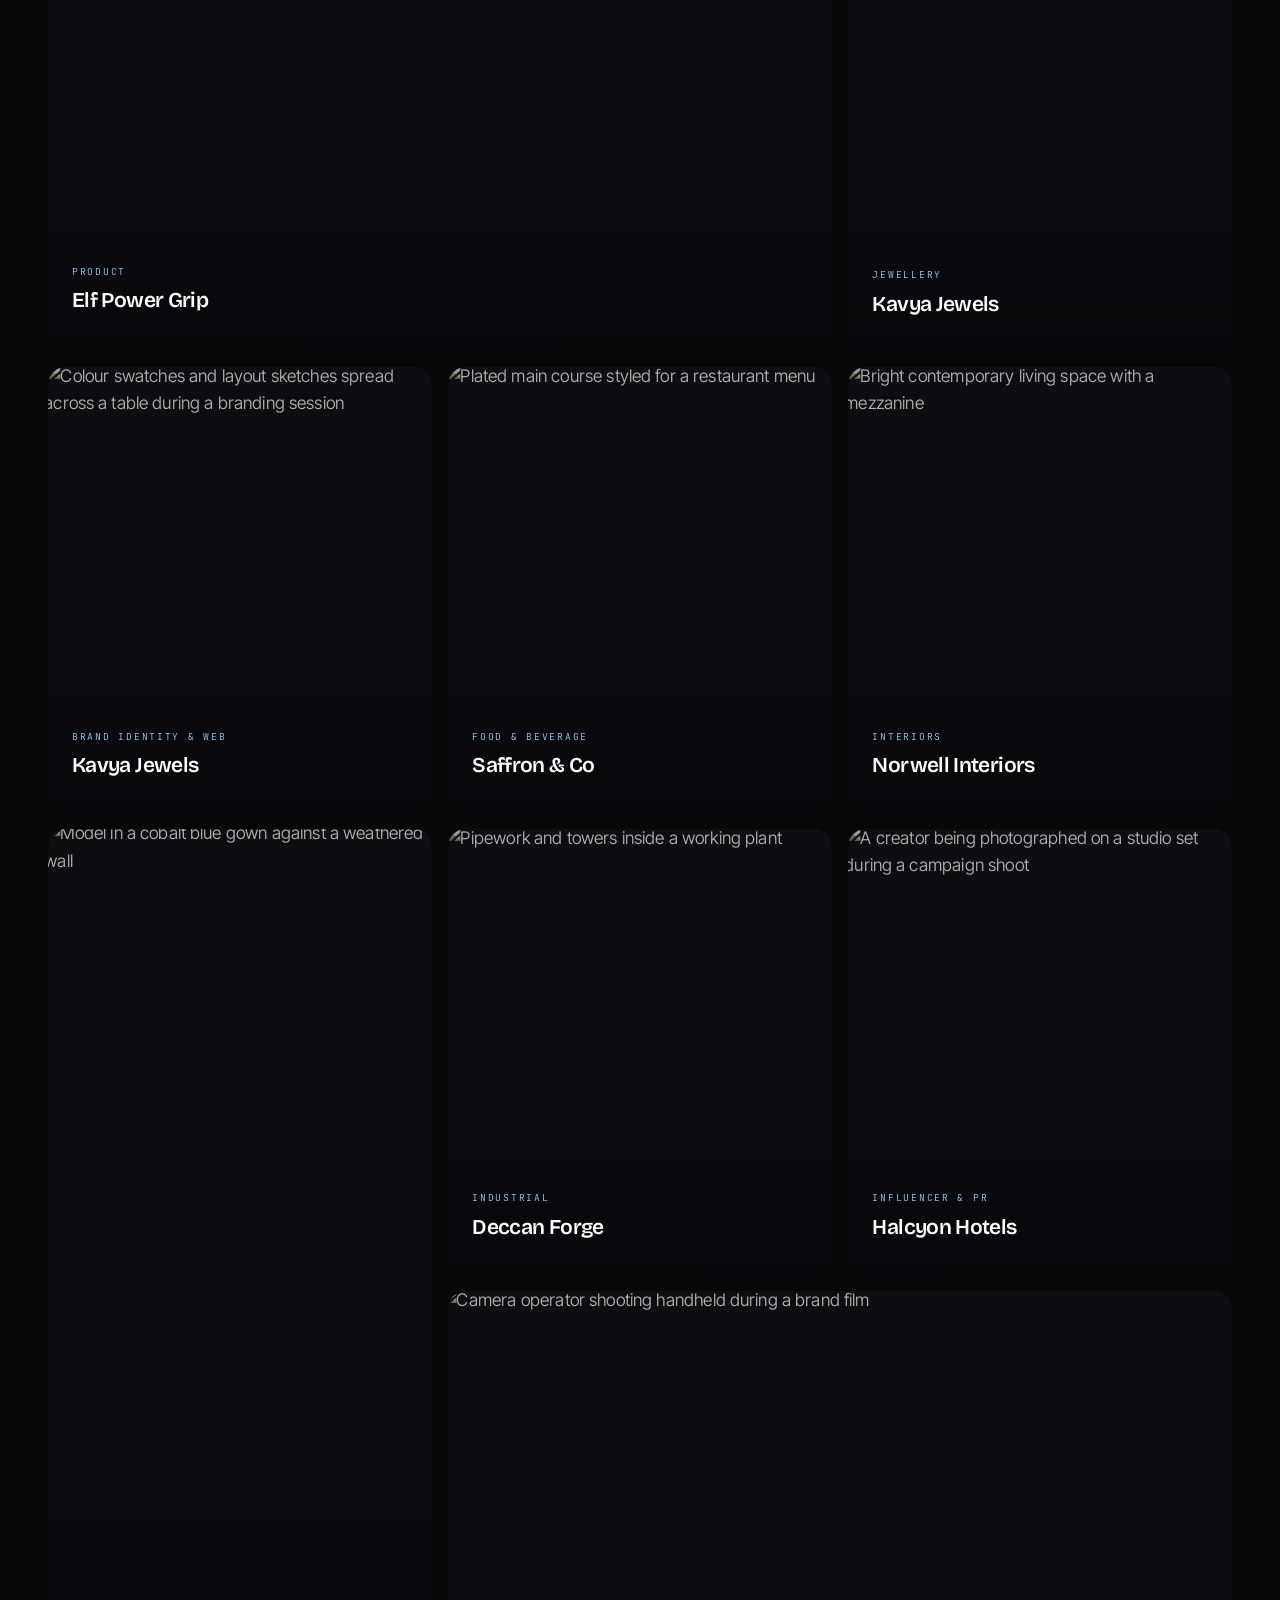
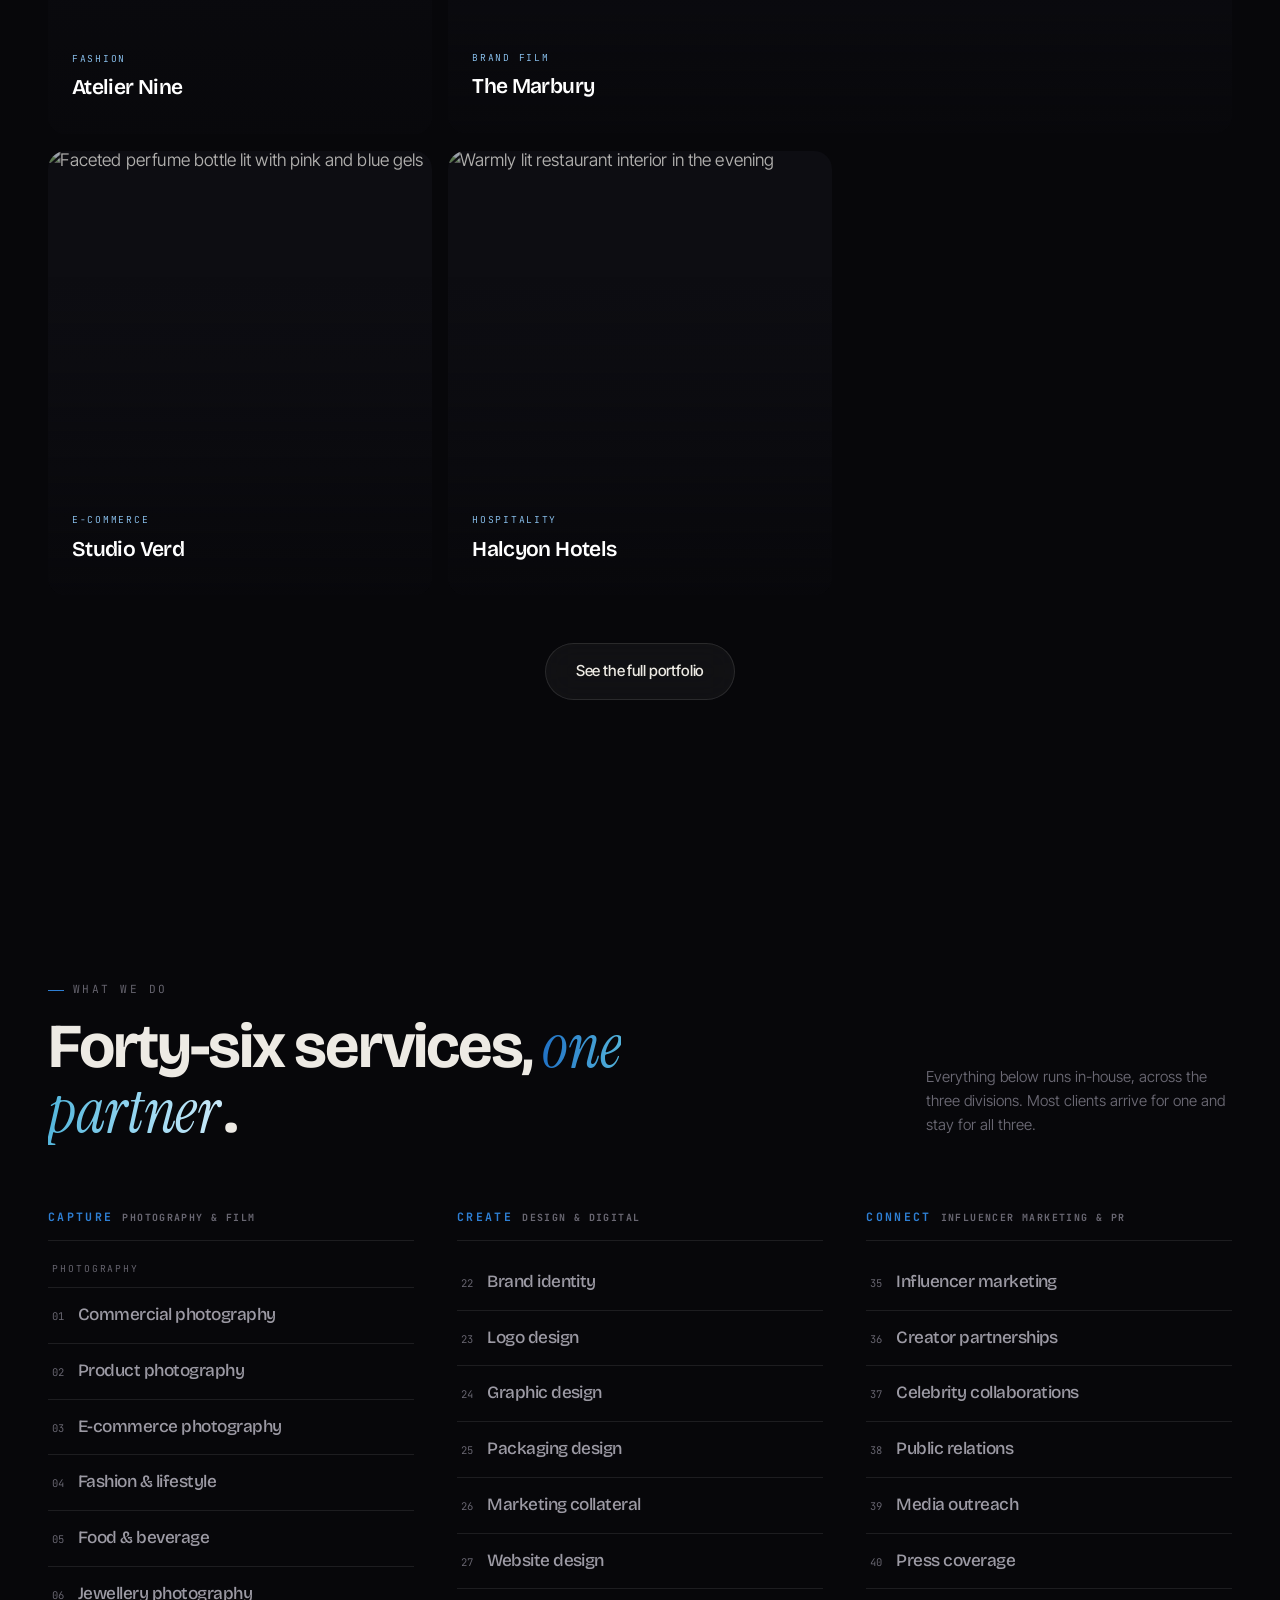
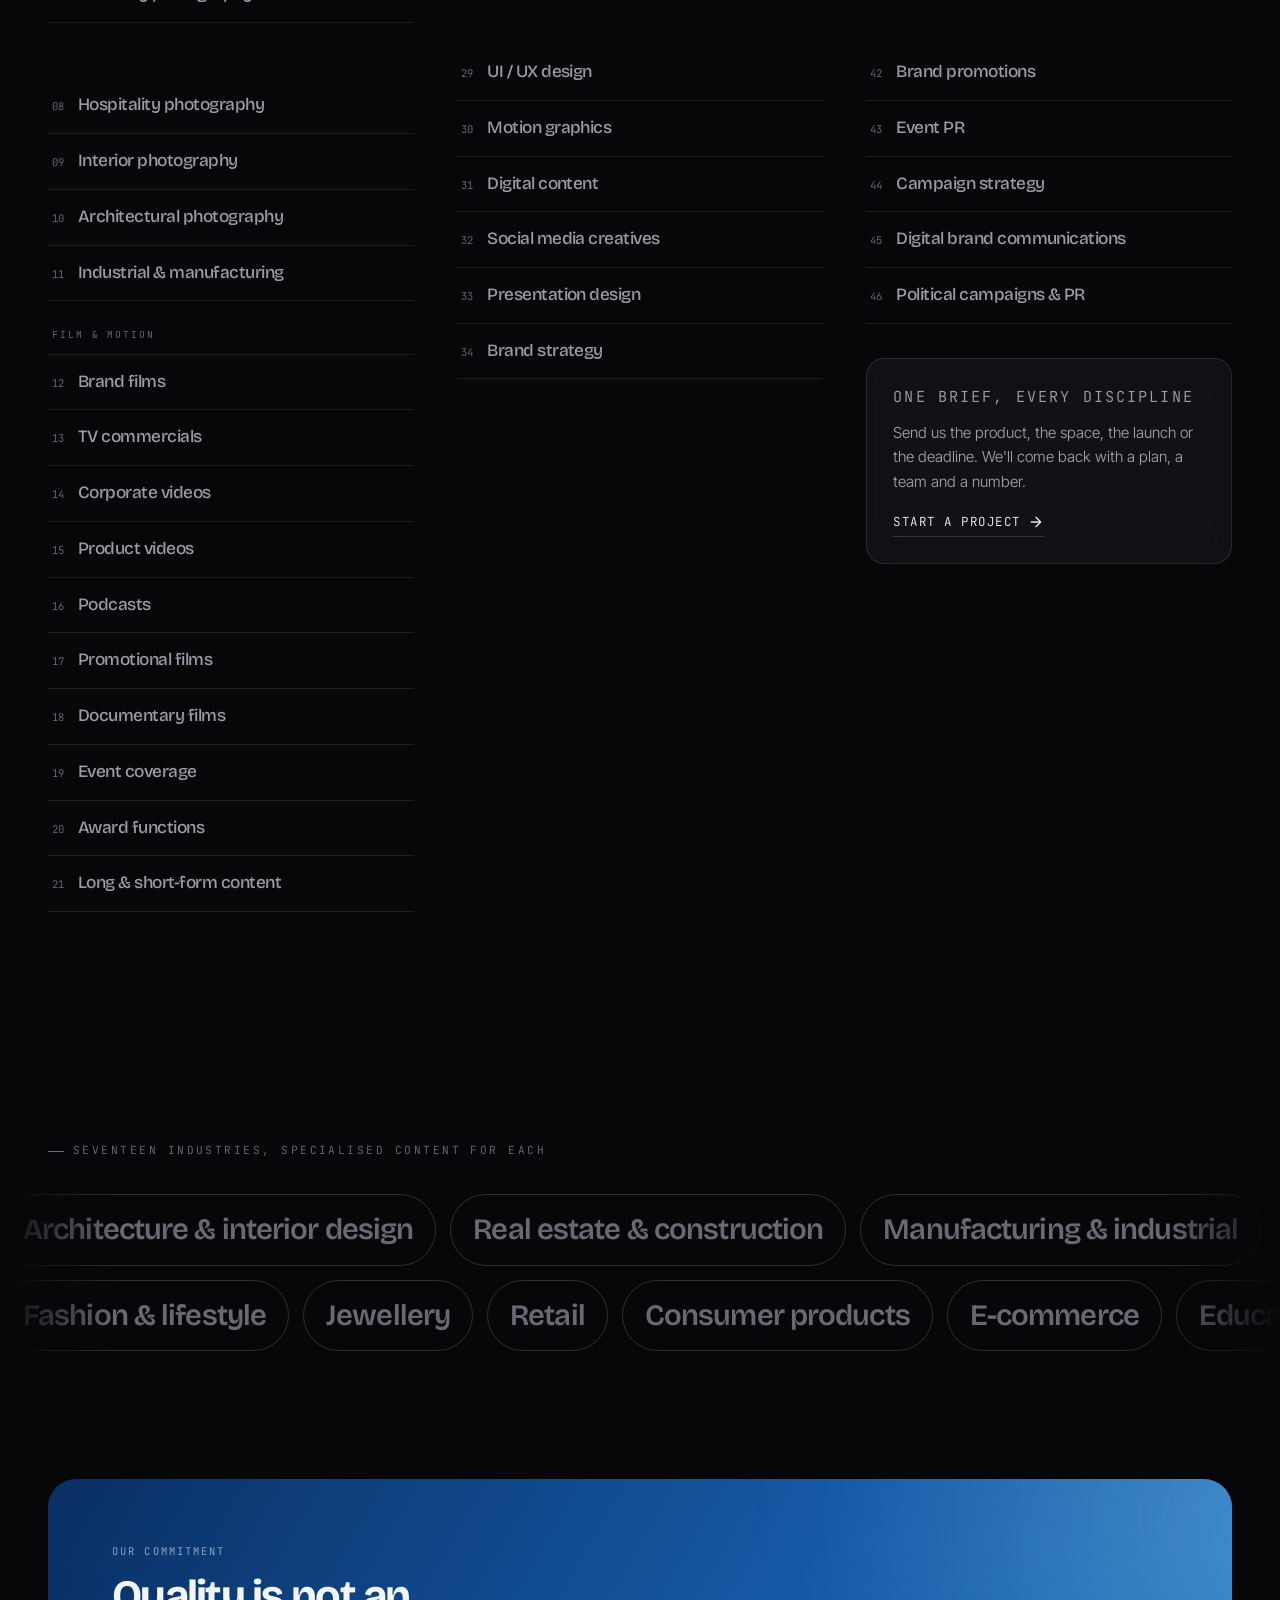
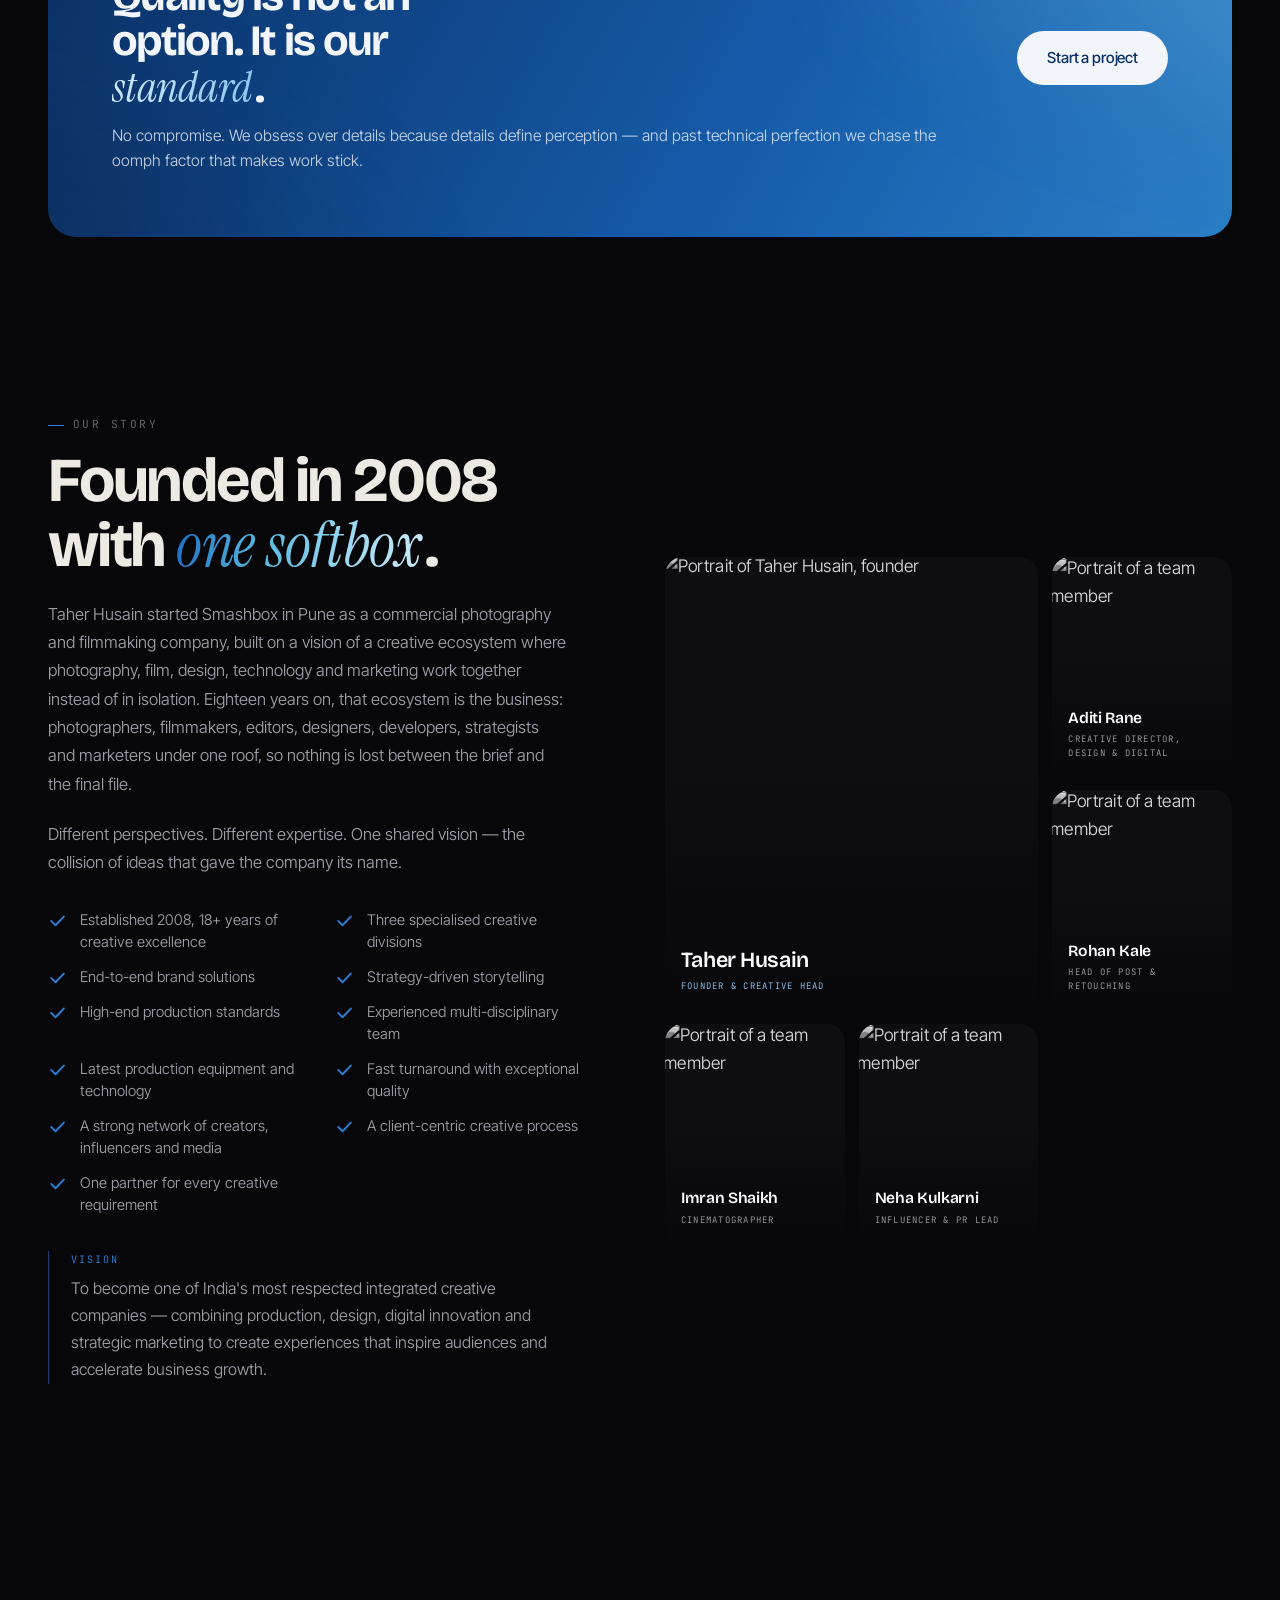
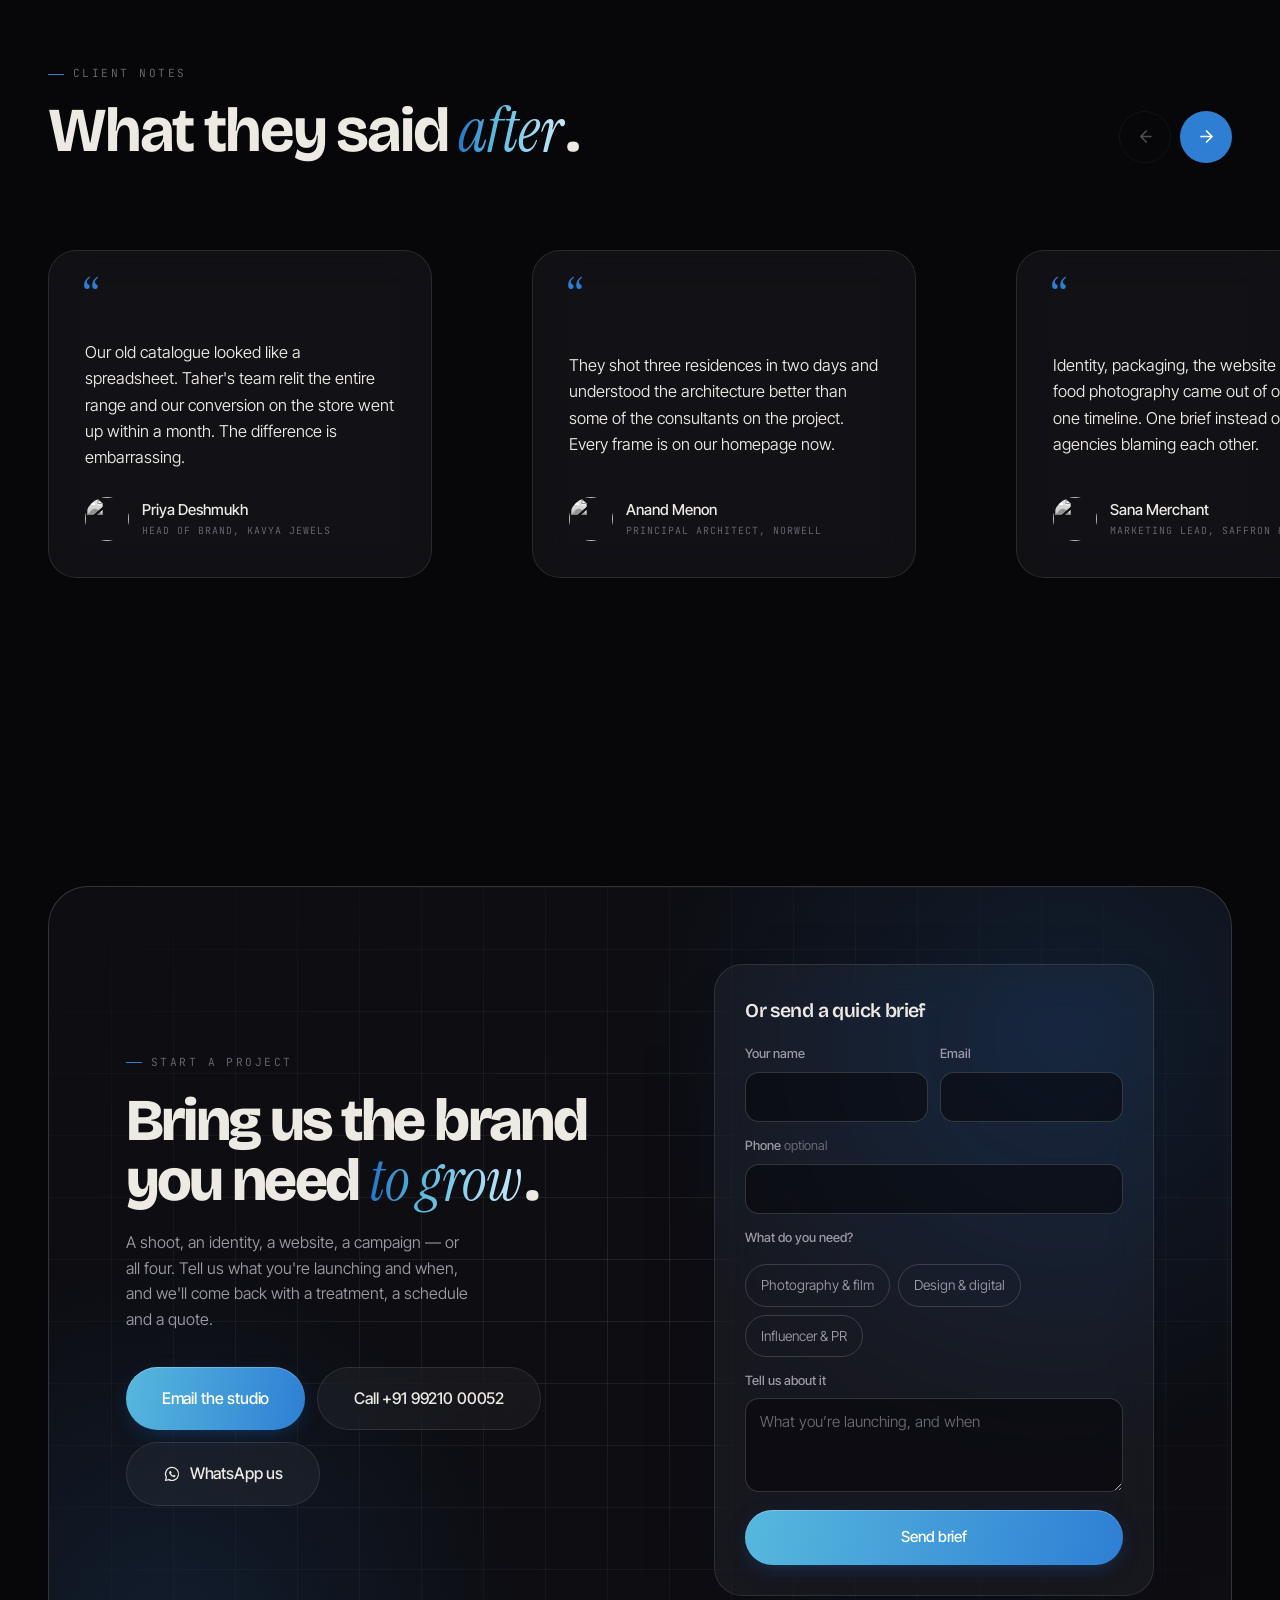
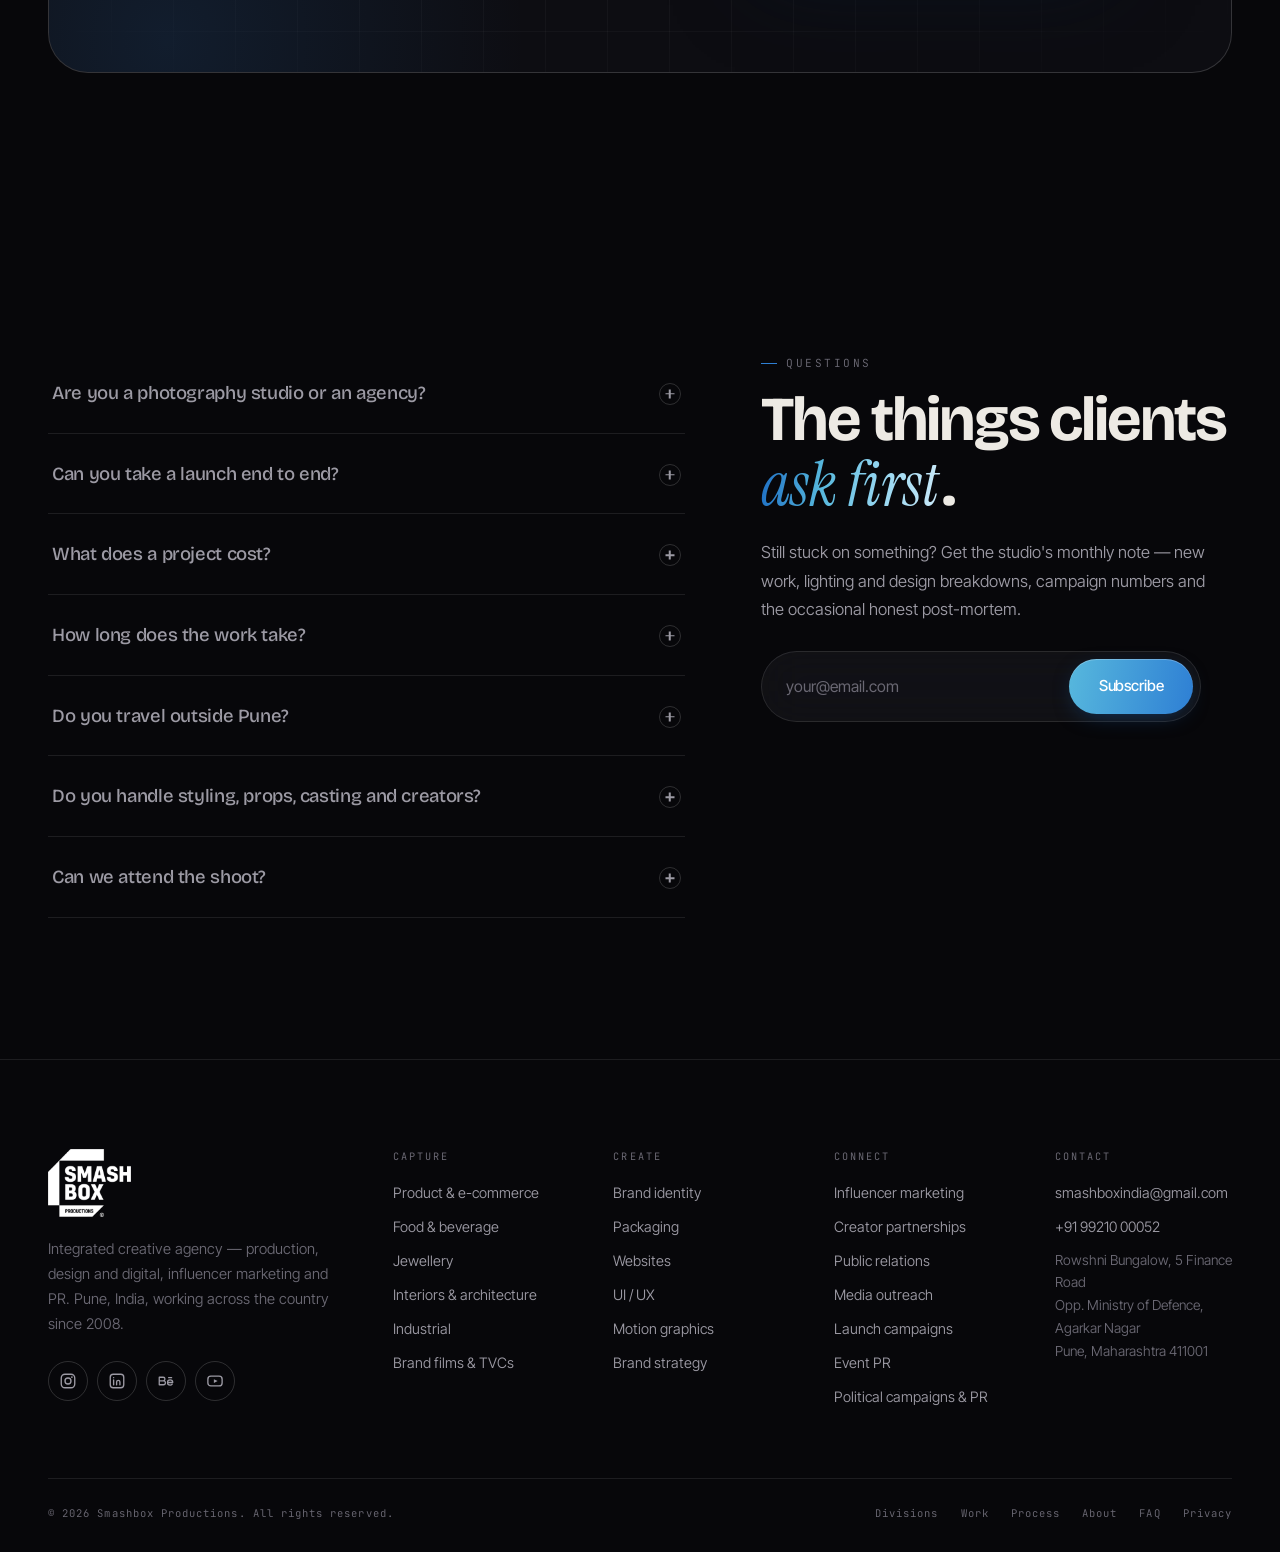
==== commit 2b81d38f: "Redesign the Studio Desk, add analytics, and polish the site Dashboard - New shell: translucent side" ====
--- a/template.html
+++ b/template.html
@@ -6,6 +6,21 @@
 <title>Smashbox Productions &mdash; Integrated Creative Agency, Pune | Capture &middot; Create &middot; Connect</title>
 <meta name="description" content="Smashbox Productions is a Pune-based integrated creative agency founded in 2008. Three divisions under one roof &mdash; Production (photography &amp; film), Design &amp; Digital (branding, websites, motion) and Influencer Marketing &amp; PR.">
 <meta name="theme-color" content="#07070A">
+<link rel="canonical" href="https://smashboxproductions.com/">
+<meta property="og:type" content="website">
+<meta property="og:site_name" content="Smashbox Productions">
+<meta property="og:title" content="Smashbox Productions &mdash; Integrated Creative Agency, Pune">
+<meta property="og:description" content="Photography and film, design and digital, influencer marketing and PR &mdash; three creative divisions under one roof in Pune since 2008.">
+<meta property="og:url" content="https://smashboxproductions.com/">
+<meta property="og:image" content="https://smashboxproductions.com/img/og.jpg">
+<meta property="og:image:width" content="1200">
+<meta property="og:image:height" content="630">
+<meta property="og:locale" content="en_IN">
+<meta name="twitter:card" content="summary_large_image">
+<meta name="twitter:title" content="Smashbox Productions &mdash; Integrated Creative Agency, Pune">
+<meta name="twitter:description" content="Photography and film, design and digital, influencer marketing and PR &mdash; three creative divisions under one roof in Pune since 2008.">
+<meta name="twitter:image" content="https://smashboxproductions.com/img/og.jpg">
+<script type="application/ld+json" data-cms-ld>{"@context":"https://schema.org","@type":"ProfessionalService","name":"Smashbox Productions","description":"Integrated creative agency &mdash; photography and film, design and digital, influencer marketing and PR.","url":"https://smashboxproductions.com/","logo":"https://smashboxproductions.com/img/favicon-512.png","image":"https://smashboxproductions.com/img/og.jpg","foundingDate":"2008","founder":{"@type":"Person","name":"Taher Husain"},"email":"smashboxindia@gmail.com","telephone":"+919921000052","address":{"@type":"PostalAddress","streetAddress":"Rowshni Bungalow, 5 Finance Road, Opp. Ministry of Defence, Agarkar Nagar","addressLocality":"Pune","addressRegion":"Maharashtra","postalCode":"411001","addressCountry":"IN"},"areaServed":"IN"}</script>
 
 <!-- theme is resolved before first paint so the page never flashes -->
 <script>
@@ -18,11 +33,19 @@
 })();
 </script>
 
+<!-- the exposure meter is an opening, not a toll: once per visit -->
+<script>
+(function(){
+  document.documentElement.classList.add('js');
+  try{ if(sessionStorage.getItem('sbx-seen')) document.documentElement.classList.add('no-loader'); sessionStorage.setItem('sbx-seen','1'); }catch(e){}
+})();
+</script>
+
 <link rel="preconnect" href="https://fonts.googleapis.com">
 <link rel="preconnect" href="https://fonts.gstatic.com" crossorigin>
 <link rel="preconnect" href="https://images.pexels.com" crossorigin>
 <link href="https://fonts.googleapis.com/css2?family=Bricolage+Grotesque:opsz,wght@12..96,400;12..96,600;12..96,700;12..96,800&amp;family=Instrument+Serif:ital@0;1&amp;family=Inter+Tight:wght@300;400;500;600&amp;family=JetBrains+Mono:wght@400;500&amp;display=swap" rel="stylesheet">
-<link rel="stylesheet" href="css/styles.css">
+<link rel="stylesheet" href="css/styles.css?v=20261026">
 <!-- favicon: the client's light lockup on the brand near-black -->
 <link rel="icon" type="image/png" sizes="32x32" href="img/favicon-32.png">
 <link rel="icon" type="image/png" sizes="512x512" href="img/favicon-512.png">
@@ -96,7 +119,7 @@
           </g>
         </svg>
       </button>
-      <a class="btn btn-primary btn-sm magnet" href="#contact"><span>Start a project</span></a>
+      <a class="btn btn-primary btn-sm magnet" href="#contact"><span data-cms-text="t104">Start a project</span></a>
       <button class="nav-burger" id="burger" aria-label="Open menu" aria-expanded="false" aria-controls="mobileMenu">
         <i></i><i></i>
       </button>
@@ -111,7 +134,7 @@
   <a href="#process">Process</a>
   <a href="#studio">Studio</a>
   <a href="#faq">FAQ</a>
-  <a class="btn btn-primary" href="#contact"><span>Start a project</span></a>
+  <a class="btn btn-primary" href="#contact"><span data-cms-text="t105">Start a project</span></a>
 </div>
 
 <main id="top">
@@ -148,15 +171,15 @@
         <div class="field glass">
         <input type="text" name="company" class="hp-field" tabindex="-1" autocomplete="off" aria-hidden="true">
           <input type="email" id="heroEmail" name="email" placeholder="your@email.com" aria-label="Your email address" required>
-          <button class="btn btn-primary magnet" type="submit"><span>Let's talk</span></button>
+          <button class="btn btn-primary magnet" type="submit"><span data-cms-text="t106">Let's talk</span></button>
         </div>
         <p class="field-note" data-cms-text="t5">Tell us what you're building. We reply within one working day.</p>
       </form>
 
       <ul class="hero-facts reveal" data-delay="3">
-        <li><b>18+</b><span>years of creative work</span></li>
-        <li><b>3</b><span>creative divisions</span></li>
-        <li><b>46</b><span>services, one partner</span></li>
+        <li><b data-cms-text="t107">18+</b><span data-cms-text="t108">years of creative work</span></li>
+        <li><b data-cms-text="t109">3</b><span data-cms-text="t110">creative divisions</span></li>
+        <li><b data-cms-text="t111">46</b><span data-cms-text="t112">services, one partner</span></li>
       </ul>
     </div>
 
@@ -234,12 +257,12 @@
           every frame is built to carry emotion and purpose.
         </p>
         <ul class="div-tags">
-          <li>Commercial photography</li>
-          <li>Product &amp; e-commerce</li>
-          <li>Architecture &amp; interiors</li>
-          <li>Brand films</li>
-          <li>TV commercials</li>
-          <li>Podcasts &amp; events</li>
+          <li data-cms-text="t113">Commercial photography</li>
+          <li data-cms-text="t114">Product &amp; e-commerce</li>
+          <li data-cms-text="t115">Architecture &amp; interiors</li>
+          <li data-cms-text="t116">Brand films</li>
+          <li data-cms-text="t117">TV commercials</li>
+          <li data-cms-text="t118">Podcasts &amp; events</li>
         </ul>
         <a class="link-arrow" href="#services">All capture services
           <svg viewbox="0 0 24 24" aria-hidden="true"><path d="M5 12h13M12 5l7 7-7 7" fill="none" stroke="currentColor" stroke-width="2" stroke-linecap="round" stroke-linejoin="round"></path></svg>
@@ -256,12 +279,12 @@
           credibility, recognition and growth.
         </p>
         <ul class="div-tags">
-          <li>Brand identity</li>
-          <li>Packaging design</li>
-          <li>Websites &amp; development</li>
-          <li>UI / UX design</li>
-          <li>Motion graphics</li>
-          <li>Brand strategy</li>
+          <li data-cms-text="t119">Brand identity</li>
+          <li data-cms-text="t120">Packaging design</li>
+          <li data-cms-text="t121">Websites &amp; development</li>
+          <li data-cms-text="t122">UI / UX design</li>
+          <li data-cms-text="t123">Motion graphics</li>
+          <li data-cms-text="t124">Brand strategy</li>
         </ul>
         <a class="link-arrow" href="#services">All create services
           <svg viewbox="0 0 24 24" aria-hidden="true"><path d="M5 12h13M12 5l7 7-7 7" fill="none" stroke="currentColor" stroke-width="2" stroke-linecap="round" stroke-linejoin="round"></path></svg>
@@ -278,13 +301,13 @@
           between brands, creators, media and consumers.
         </p>
         <ul class="div-tags">
-          <li>Influencer marketing</li>
-          <li>Creator partnerships</li>
-          <li>Public relations</li>
-          <li>Media outreach</li>
-          <li>Launch campaigns</li>
-          <li>Campaign strategy</li>
-          <li>Political campaigns &amp; PR</li>
+          <li data-cms-text="t125">Influencer marketing</li>
+          <li data-cms-text="t126">Creator partnerships</li>
+          <li data-cms-text="t127">Public relations</li>
+          <li data-cms-text="t128">Media outreach</li>
+          <li data-cms-text="t129">Launch campaigns</li>
+          <li data-cms-text="t130">Campaign strategy</li>
+          <li data-cms-text="t131">Political campaigns &amp; PR</li>
         </ul>
         <a class="link-arrow" href="#services">All connect services
           <svg viewbox="0 0 24 24" aria-hidden="true"><path d="M5 12h13M12 5l7 7-7 7" fill="none" stroke="currentColor" stroke-width="2" stroke-linecap="round" stroke-linejoin="round"></path></svg>
@@ -312,10 +335,10 @@
 <section class="commit section">
   <div class="wrap commit-grid">
     <div class="stats">
-      <div class="stat reveal"><b data-count="18" data-suffix="+">0</b><span>Years of creative excellence</span></div>
-      <div class="stat reveal" data-delay="1"><b data-count="400" data-suffix="+">0</b><span>Projects delivered</span></div>
-      <div class="stat reveal" data-delay="2"><b data-count="17" data-suffix="">0</b><span>Industries served</span></div>
-      <div class="stat reveal" data-delay="3"><b data-count="2008" data-plain="1">0</b><span>Agency founded</span></div>
+      <div class="stat reveal"><b data-count="18" data-suffix="+" data-cms-text="t132">18+</b><span data-cms-text="t133">Years of creative excellence</span></div>
+      <div class="stat reveal" data-delay="1"><b data-count="400" data-suffix="+" data-cms-text="t134">400+</b><span data-cms-text="t135">Projects delivered</span></div>
+      <div class="stat reveal" data-delay="2"><b data-count="17" data-suffix="" data-cms-text="t136">17</b><span data-cms-text="t137">Industries served</span></div>
+      <div class="stat reveal" data-delay="3"><b data-cms-text="t138">2008</b><span data-cms-text="t139">Agency founded</span></div>
     </div>
 
     <div class="commit-copy">
@@ -440,7 +463,7 @@
       <a class="card wide" href="#contact" data-cat="product">
         <div class="card-media"><img src="https://images.pexels.com/photos/30836149/pexels-photo-30836149.jpeg?auto=compress&amp;cs=tinysrgb&amp;w=1200" alt="Cosmetic tube photographed against a saturated yellow background" loading="lazy" data-cms-img="i15"></div>
         <div class="card-body">
-          <span class="card-cat">Product</span>
+          <span class="card-cat" data-cms-text="t140">Product</span>
           <h3 data-cms-text="t39">Elf Power Grip</h3>
           <p data-cms-text="t40">Colour-blocked pack shots for a beauty launch</p>
         </div>
@@ -450,7 +473,7 @@
       <a class="card" href="#contact" data-cat="jewellery">
         <div class="card-media"><img src="https://images.pexels.com/photos/19820885/pexels-photo-19820885.jpeg?auto=compress&amp;cs=tinysrgb&amp;w=900" alt="Diamond necklace and earrings arranged on black" loading="lazy" data-cms-img="i16"></div>
         <div class="card-body">
-          <span class="card-cat">Jewellery</span>
+          <span class="card-cat" data-cms-text="t141">Jewellery</span>
           <h3 data-cms-text="t41">Kavya Jewels</h3>
           <p data-cms-text="t42">Bridal collection, 120 SKUs in four days</p>
         </div>
@@ -460,7 +483,7 @@
       <a class="card" href="#contact" data-cat="branding">
         <div class="card-media"><img src="https://images.pexels.com/photos/6322363/pexels-photo-6322363.jpeg?auto=compress&amp;cs=tinysrgb&amp;w=900" alt="Colour swatches and layout sketches spread across a table during a branding session" loading="lazy" data-cms-img="i17"></div>
         <div class="card-body">
-          <span class="card-cat">Brand identity &amp; web</span>
+          <span class="card-cat" data-cms-text="t142">Brand identity &amp; web</span>
           <h3 data-cms-text="t43">Kavya Jewels</h3>
           <p data-cms-text="t44">Identity refresh, packaging and a new e-commerce site</p>
         </div>
@@ -470,7 +493,7 @@
       <a class="card" href="#contact" data-cat="food">
         <div class="card-media"><img src="https://images.pexels.com/photos/1327393/pexels-photo-1327393.jpeg?auto=compress&amp;cs=tinysrgb&amp;w=900" alt="Plated main course styled for a restaurant menu" loading="lazy" data-cms-img="i18"></div>
         <div class="card-body">
-          <span class="card-cat">Food &amp; beverage</span>
+          <span class="card-cat" data-cms-text="t143">Food &amp; beverage</span>
           <h3 data-cms-text="t45">Saffron &amp; Co</h3>
           <p data-cms-text="t46">Menu relaunch and delivery-app library</p>
         </div>
@@ -480,7 +503,7 @@
       <a class="card" href="#contact" data-cat="interiors">
         <div class="card-media"><img src="https://images.pexels.com/photos/13722872/pexels-photo-13722872.jpeg?auto=compress&amp;cs=tinysrgb&amp;w=900" alt="Bright contemporary living space with a mezzanine" loading="lazy" data-cms-img="i19"></div>
         <div class="card-body">
-          <span class="card-cat">Interiors</span>
+          <span class="card-cat" data-cms-text="t144">Interiors</span>
           <h3 data-cms-text="t47">Norwell Interiors</h3>
           <p data-cms-text="t48">Portfolio shoot across three residences</p>
         </div>
@@ -490,7 +513,7 @@
       <a class="card tall" href="#contact" data-cat="fashion">
         <div class="card-media"><img src="https://images.pexels.com/photos/31870834/pexels-photo-31870834.jpeg?auto=compress&amp;cs=tinysrgb&amp;w=900" alt="Model in a cobalt blue gown against a weathered wall" loading="lazy" data-cms-img="i20"></div>
         <div class="card-body">
-          <span class="card-cat">Fashion</span>
+          <span class="card-cat" data-cms-text="t145">Fashion</span>
           <h3 data-cms-text="t49">Atelier Nine</h3>
           <p data-cms-text="t50">Lookbook for an independent couture label</p>
         </div>
@@ -500,7 +523,7 @@
       <a class="card" href="#contact" data-cat="industrial">
         <div class="card-media"><img src="https://images.pexels.com/photos/15866139/pexels-photo-15866139.jpeg?auto=compress&amp;cs=tinysrgb&amp;w=1000" alt="Pipework and towers inside a working plant" loading="lazy" data-cms-img="i21"></div>
         <div class="card-body">
-          <span class="card-cat">Industrial</span>
+          <span class="card-cat" data-cms-text="t146">Industrial</span>
           <h3 data-cms-text="t51">Deccan Forge</h3>
           <p data-cms-text="t52">Plant and process documentation, blue hour</p>
         </div>
@@ -510,7 +533,7 @@
       <a class="card wide" href="#contact" data-cat="film">
         <div class="card-media"><img src="https://images.pexels.com/photos/3062541/pexels-photo-3062541.jpeg?auto=compress&amp;cs=tinysrgb&amp;w=1200" alt="Camera operator shooting handheld during a brand film" loading="lazy" data-cms-img="i22"></div>
         <div class="card-body">
-          <span class="card-cat">Brand film</span>
+          <span class="card-cat" data-cms-text="t147">Brand film</span>
           <h3 data-cms-text="t53">The Marbury</h3>
           <p data-cms-text="t54">Ninety-second brand film and six social cutdowns</p>
         </div>
@@ -520,7 +543,7 @@
       <a class="card" href="#contact" data-cat="campaign">
         <div class="card-media"><img src="https://images.pexels.com/photos/33231201/pexels-photo-33231201.jpeg?auto=compress&amp;cs=tinysrgb&amp;w=900" alt="A creator being photographed on a studio set during a campaign shoot" loading="lazy" data-cms-img="i23"></div>
         <div class="card-body">
-          <span class="card-cat">Influencer &amp; PR</span>
+          <span class="card-cat" data-cms-text="t148">Influencer &amp; PR</span>
           <h3 data-cms-text="t55">Halcyon Hotels</h3>
           <p data-cms-text="t56">Creator residency and launch coverage across six cities</p>
         </div>
@@ -530,7 +553,7 @@
       <a class="card" href="#contact" data-cat="product">
         <div class="card-media"><img src="https://images.pexels.com/photos/6867431/pexels-photo-6867431.jpeg?auto=compress&amp;cs=tinysrgb&amp;w=900" alt="Faceted perfume bottle lit with pink and blue gels" loading="lazy" data-cms-img="i24"></div>
         <div class="card-body">
-          <span class="card-cat">E-commerce</span>
+          <span class="card-cat" data-cms-text="t149">E-commerce</span>
           <h3 data-cms-text="t57">Studio Verd</h3>
           <p data-cms-text="t58">Gelled still life for a fragrance drop</p>
         </div>
@@ -540,7 +563,7 @@
       <a class="card" href="#contact" data-cat="interiors">
         <div class="card-media"><img src="https://images.pexels.com/photos/14590688/pexels-photo-14590688.jpeg?auto=compress&amp;cs=tinysrgb&amp;w=1000" alt="Warmly lit restaurant interior in the evening" loading="lazy" data-cms-img="i25"></div>
         <div class="card-body">
-          <span class="card-cat">Hospitality</span>
+          <span class="card-cat" data-cms-text="t150">Hospitality</span>
           <h3 data-cms-text="t59">Halcyon Hotels</h3>
           <p data-cms-text="t60">Rooms, restaurant and rooftop, one weekend</p>
         </div>
@@ -549,7 +572,7 @@
     </div>
 
     <div class="work-more reveal">
-      <a class="btn btn-ghost magnet" href="#contact"><span>See the full portfolio</span></a>
+      <a class="btn btn-ghost magnet" href="#contact"><span data-cms-text="t151">See the full portfolio</span></a>
     </div>
   </div>
 </section>
@@ -569,73 +592,73 @@
       <div class="svc-col">
         <h3 class="svc-title reveal" data-cms-text="t64">Capture <span>Photography &amp; film</span></h3>
         <ul class="svc-list">
-          <li class="svc-group">Photography</li>
-          <li class="svc reveal" data-img="https://images.pexels.com/photos/30836149/pexels-photo-30836149.jpeg?auto=compress&amp;cs=tinysrgb&amp;w=600" data-cms-img="i38"><span class="svc-n">01</span><span class="svc-name">Commercial photography</span></li>
-          <li class="svc reveal" data-img="https://images.pexels.com/photos/13898256/pexels-photo-13898256.jpeg?auto=compress&amp;cs=tinysrgb&amp;w=600" data-cms-img="i39"><span class="svc-n">02</span><span class="svc-name">Product photography</span></li>
-          <li class="svc reveal" data-img="https://images.pexels.com/photos/9853347/pexels-photo-9853347.jpeg?auto=compress&amp;cs=tinysrgb&amp;w=600" data-cms-img="i40"><span class="svc-n">03</span><span class="svc-name">E-commerce photography</span></li>
-          <li class="svc reveal" data-img="https://images.pexels.com/photos/31870834/pexels-photo-31870834.jpeg?auto=compress&amp;cs=tinysrgb&amp;w=600" data-cms-img="i41"><span class="svc-n">04</span><span class="svc-name">Fashion &amp; lifestyle</span></li>
-          <li class="svc reveal" data-img="https://images.pexels.com/photos/22994309/pexels-photo-22994309.jpeg?auto=compress&amp;cs=tinysrgb&amp;w=600" data-cms-img="i42"><span class="svc-n">05</span><span class="svc-name">Food &amp; beverage</span></li>
-          <li class="svc reveal" data-img="https://images.pexels.com/photos/2732096/pexels-photo-2732096.jpeg?auto=compress&amp;cs=tinysrgb&amp;w=600" data-cms-img="i43"><span class="svc-n">06</span><span class="svc-name">Jewellery photography</span></li>
-          <li class="svc reveal" data-img="https://images.pexels.com/photos/36645466/pexels-photo-36645466.jpeg?auto=compress&amp;cs=tinysrgb&amp;w=600" data-cms-img="i44"><span class="svc-n">07</span><span class="svc-name">Corporate photography</span></li>
-          <li class="svc reveal" data-img="https://images.pexels.com/photos/14590688/pexels-photo-14590688.jpeg?auto=compress&amp;cs=tinysrgb&amp;w=600" data-cms-img="i45"><span class="svc-n">08</span><span class="svc-name">Hospitality photography</span></li>
-          <li class="svc reveal" data-img="https://images.pexels.com/photos/38310837/pexels-photo-38310837.jpeg?auto=compress&amp;cs=tinysrgb&amp;w=600" data-cms-img="i46"><span class="svc-n">09</span><span class="svc-name">Interior photography</span></li>
-          <li class="svc reveal" data-img="https://images.pexels.com/photos/17594273/pexels-photo-17594273.jpeg?auto=compress&amp;cs=tinysrgb&amp;w=600" data-cms-img="i47"><span class="svc-n">10</span><span class="svc-name">Architectural photography</span></li>
-          <li class="svc reveal" data-img="https://images.pexels.com/photos/15866139/pexels-photo-15866139.jpeg?auto=compress&amp;cs=tinysrgb&amp;w=600" data-cms-img="i48"><span class="svc-n">11</span><span class="svc-name">Industrial &amp; manufacturing</span></li>
-
-          <li class="svc-group">Film &amp; motion</li>
-          <li class="svc reveal" data-img="https://images.pexels.com/photos/3062541/pexels-photo-3062541.jpeg?auto=compress&amp;cs=tinysrgb&amp;w=600" data-cms-img="i49"><span class="svc-n">12</span><span class="svc-name">Brand films</span></li>
-          <li class="svc reveal" data-img="https://images.pexels.com/photos/3917681/pexels-photo-3917681.jpeg?auto=compress&amp;cs=tinysrgb&amp;w=600" data-cms-img="i50"><span class="svc-n">13</span><span class="svc-name">TV commercials</span></li>
-          <li class="svc reveal" data-img="https://images.pexels.com/photos/19923619/pexels-photo-19923619.jpeg?auto=compress&amp;cs=tinysrgb&amp;w=600" data-cms-img="i51"><span class="svc-n">14</span><span class="svc-name">Corporate videos</span></li>
-          <li class="svc reveal" data-img="https://images.pexels.com/photos/18880006/pexels-photo-18880006.jpeg?auto=compress&amp;cs=tinysrgb&amp;w=600" data-cms-img="i52"><span class="svc-n">15</span><span class="svc-name">Product videos</span></li>
-          <li class="svc reveal" data-img="https://images.pexels.com/photos/17094508/pexels-photo-17094508.jpeg?auto=compress&amp;cs=tinysrgb&amp;w=600" data-cms-img="i53"><span class="svc-n">16</span><span class="svc-name">Podcasts</span></li>
-          <li class="svc reveal" data-img="https://images.pexels.com/photos/3062533/pexels-photo-3062533.jpeg?auto=compress&amp;cs=tinysrgb&amp;w=600" data-cms-img="i54"><span class="svc-n">17</span><span class="svc-name">Promotional films</span></li>
-          <li class="svc reveal" data-img="https://images.pexels.com/photos/36090199/pexels-photo-36090199.jpeg?auto=compress&amp;cs=tinysrgb&amp;w=600" data-cms-img="i55"><span class="svc-n">18</span><span class="svc-name">Documentary films</span></li>
-          <li class="svc reveal" data-img="https://images.pexels.com/photos/33231201/pexels-photo-33231201.jpeg?auto=compress&amp;cs=tinysrgb&amp;w=600" data-cms-img="i56"><span class="svc-n">19</span><span class="svc-name">Event coverage</span></li>
-          <li class="svc reveal" data-img="https://images.pexels.com/photos/14036253/pexels-photo-14036253.jpeg?auto=compress&amp;cs=tinysrgb&amp;w=600" data-cms-img="i57"><span class="svc-n">20</span><span class="svc-name">Award functions</span></li>
-          <li class="svc reveal" data-img="https://images.pexels.com/photos/17094508/pexels-photo-17094508.jpeg?auto=compress&amp;cs=tinysrgb&amp;w=600" data-cms-img="i58"><span class="svc-n">21</span><span class="svc-name">Long &amp; short-form content</span></li>
+          <li class="svc-group" data-cms-text="t152">Photography</li>
+          <li class="svc reveal" data-img="https://images.pexels.com/photos/30836149/pexels-photo-30836149.jpeg?auto=compress&amp;cs=tinysrgb&amp;w=600" data-cms-img="i38"><span class="svc-n">01</span><span class="svc-name" data-cms-text="t153">Commercial photography</span></li>
+          <li class="svc reveal" data-img="https://images.pexels.com/photos/13898256/pexels-photo-13898256.jpeg?auto=compress&amp;cs=tinysrgb&amp;w=600" data-cms-img="i39"><span class="svc-n">02</span><span class="svc-name" data-cms-text="t154">Product photography</span></li>
+          <li class="svc reveal" data-img="https://images.pexels.com/photos/9853347/pexels-photo-9853347.jpeg?auto=compress&amp;cs=tinysrgb&amp;w=600" data-cms-img="i40"><span class="svc-n">03</span><span class="svc-name" data-cms-text="t155">E-commerce photography</span></li>
+          <li class="svc reveal" data-img="https://images.pexels.com/photos/31870834/pexels-photo-31870834.jpeg?auto=compress&amp;cs=tinysrgb&amp;w=600" data-cms-img="i41"><span class="svc-n">04</span><span class="svc-name" data-cms-text="t156">Fashion &amp; lifestyle</span></li>
+          <li class="svc reveal" data-img="https://images.pexels.com/photos/22994309/pexels-photo-22994309.jpeg?auto=compress&amp;cs=tinysrgb&amp;w=600" data-cms-img="i42"><span class="svc-n">05</span><span class="svc-name" data-cms-text="t157">Food &amp; beverage</span></li>
+          <li class="svc reveal" data-img="https://images.pexels.com/photos/2732096/pexels-photo-2732096.jpeg?auto=compress&amp;cs=tinysrgb&amp;w=600" data-cms-img="i43"><span class="svc-n">06</span><span class="svc-name" data-cms-text="t158">Jewellery photography</span></li>
+          <li class="svc reveal" data-img="https://images.pexels.com/photos/36645466/pexels-photo-36645466.jpeg?auto=compress&amp;cs=tinysrgb&amp;w=600" data-cms-img="i44"><span class="svc-n">07</span><span class="svc-name" data-cms-text="t159">Corporate photography</span></li>
+          <li class="svc reveal" data-img="https://images.pexels.com/photos/14590688/pexels-photo-14590688.jpeg?auto=compress&amp;cs=tinysrgb&amp;w=600" data-cms-img="i45"><span class="svc-n">08</span><span class="svc-name" data-cms-text="t160">Hospitality photography</span></li>
+          <li class="svc reveal" data-img="https://images.pexels.com/photos/38310837/pexels-photo-38310837.jpeg?auto=compress&amp;cs=tinysrgb&amp;w=600" data-cms-img="i46"><span class="svc-n">09</span><span class="svc-name" data-cms-text="t161">Interior photography</span></li>
+          <li class="svc reveal" data-img="https://images.pexels.com/photos/17594273/pexels-photo-17594273.jpeg?auto=compress&amp;cs=tinysrgb&amp;w=600" data-cms-img="i47"><span class="svc-n">10</span><span class="svc-name" data-cms-text="t162">Architectural photography</span></li>
+          <li class="svc reveal" data-img="https://images.pexels.com/photos/15866139/pexels-photo-15866139.jpeg?auto=compress&amp;cs=tinysrgb&amp;w=600" data-cms-img="i48"><span class="svc-n">11</span><span class="svc-name" data-cms-text="t163">Industrial &amp; manufacturing</span></li>
+
+          <li class="svc-group" data-cms-text="t164">Film &amp; motion</li>
+          <li class="svc reveal" data-img="https://images.pexels.com/photos/3062541/pexels-photo-3062541.jpeg?auto=compress&amp;cs=tinysrgb&amp;w=600" data-cms-img="i49"><span class="svc-n">12</span><span class="svc-name" data-cms-text="t165">Brand films</span></li>
+          <li class="svc reveal" data-img="https://images.pexels.com/photos/3917681/pexels-photo-3917681.jpeg?auto=compress&amp;cs=tinysrgb&amp;w=600" data-cms-img="i50"><span class="svc-n">13</span><span class="svc-name" data-cms-text="t166">TV commercials</span></li>
+          <li class="svc reveal" data-img="https://images.pexels.com/photos/19923619/pexels-photo-19923619.jpeg?auto=compress&amp;cs=tinysrgb&amp;w=600" data-cms-img="i51"><span class="svc-n">14</span><span class="svc-name" data-cms-text="t167">Corporate videos</span></li>
+          <li class="svc reveal" data-img="https://images.pexels.com/photos/18880006/pexels-photo-18880006.jpeg?auto=compress&amp;cs=tinysrgb&amp;w=600" data-cms-img="i52"><span class="svc-n">15</span><span class="svc-name" data-cms-text="t168">Product videos</span></li>
+          <li class="svc reveal" data-img="https://images.pexels.com/photos/17094508/pexels-photo-17094508.jpeg?auto=compress&amp;cs=tinysrgb&amp;w=600" data-cms-img="i53"><span class="svc-n">16</span><span class="svc-name" data-cms-text="t169">Podcasts</span></li>
+          <li class="svc reveal" data-img="https://images.pexels.com/photos/3062533/pexels-photo-3062533.jpeg?auto=compress&amp;cs=tinysrgb&amp;w=600" data-cms-img="i54"><span class="svc-n">17</span><span class="svc-name" data-cms-text="t170">Promotional films</span></li>
+          <li class="svc reveal" data-img="https://images.pexels.com/photos/36090199/pexels-photo-36090199.jpeg?auto=compress&amp;cs=tinysrgb&amp;w=600" data-cms-img="i55"><span class="svc-n">18</span><span class="svc-name" data-cms-text="t171">Documentary films</span></li>
+          <li class="svc reveal" data-img="https://images.pexels.com/photos/33231201/pexels-photo-33231201.jpeg?auto=compress&amp;cs=tinysrgb&amp;w=600" data-cms-img="i56"><span class="svc-n">19</span><span class="svc-name" data-cms-text="t172">Event coverage</span></li>
+          <li class="svc reveal" data-img="https://images.pexels.com/photos/14036253/pexels-photo-14036253.jpeg?auto=compress&amp;cs=tinysrgb&amp;w=600" data-cms-img="i57"><span class="svc-n">20</span><span class="svc-name" data-cms-text="t173">Award functions</span></li>
+          <li class="svc reveal" data-img="https://images.pexels.com/photos/17094508/pexels-photo-17094508.jpeg?auto=compress&amp;cs=tinysrgb&amp;w=600" data-cms-img="i58"><span class="svc-n">21</span><span class="svc-name" data-cms-text="t174">Long &amp; short-form content</span></li>
         </ul>
       </div>
 
       <div class="svc-col">
         <h3 class="svc-title reveal" data-cms-text="t65">Create <span>Design &amp; digital</span></h3>
         <ul class="svc-list">
-          <li class="svc reveal" data-img="https://images.pexels.com/photos/6322363/pexels-photo-6322363.jpeg?auto=compress&amp;cs=tinysrgb&amp;w=600" data-cms-img="i59"><span class="svc-n">22</span><span class="svc-name">Brand identity</span></li>
-          <li class="svc reveal" data-img="https://images.pexels.com/photos/6322363/pexels-photo-6322363.jpeg?auto=compress&amp;cs=tinysrgb&amp;w=600" data-cms-img="i60"><span class="svc-n">23</span><span class="svc-name">Logo design</span></li>
-          <li class="svc reveal" data-img="https://images.pexels.com/photos/6322363/pexels-photo-6322363.jpeg?auto=compress&amp;cs=tinysrgb&amp;w=600" data-cms-img="i61"><span class="svc-n">24</span><span class="svc-name">Graphic design</span></li>
-          <li class="svc reveal" data-img="https://images.pexels.com/photos/6867431/pexels-photo-6867431.jpeg?auto=compress&amp;cs=tinysrgb&amp;w=600" data-cms-img="i62"><span class="svc-n">25</span><span class="svc-name">Packaging design</span></li>
-          <li class="svc reveal" data-img="https://images.pexels.com/photos/30836149/pexels-photo-30836149.jpeg?auto=compress&amp;cs=tinysrgb&amp;w=600" data-cms-img="i63"><span class="svc-n">26</span><span class="svc-name">Marketing collateral</span></li>
-          <li class="svc reveal" data-img="https://images.pexels.com/photos/37425739/pexels-photo-37425739.jpeg?auto=compress&amp;cs=tinysrgb&amp;w=600" data-cms-img="i64"><span class="svc-n">27</span><span class="svc-name">Website design</span></li>
-          <li class="svc reveal" data-img="https://images.pexels.com/photos/15713296/pexels-photo-15713296.jpeg?auto=compress&amp;cs=tinysrgb&amp;w=600" data-cms-img="i65"><span class="svc-n">28</span><span class="svc-name">Website development</span></li>
-          <li class="svc reveal" data-img="https://images.pexels.com/photos/37425739/pexels-photo-37425739.jpeg?auto=compress&amp;cs=tinysrgb&amp;w=600" data-cms-img="i66"><span class="svc-n">29</span><span class="svc-name">UI / UX design</span></li>
-          <li class="svc reveal" data-img="https://images.pexels.com/photos/15713296/pexels-photo-15713296.jpeg?auto=compress&amp;cs=tinysrgb&amp;w=600" data-cms-img="i67"><span class="svc-n">30</span><span class="svc-name">Motion graphics</span></li>
-          <li class="svc reveal" data-img="https://images.pexels.com/photos/17094508/pexels-photo-17094508.jpeg?auto=compress&amp;cs=tinysrgb&amp;w=600" data-cms-img="i68"><span class="svc-n">31</span><span class="svc-name">Digital content</span></li>
-          <li class="svc reveal" data-img="https://images.pexels.com/photos/9853347/pexels-photo-9853347.jpeg?auto=compress&amp;cs=tinysrgb&amp;w=600" data-cms-img="i69"><span class="svc-n">32</span><span class="svc-name">Social media creatives</span></li>
-          <li class="svc reveal" data-img="https://images.pexels.com/photos/6322363/pexels-photo-6322363.jpeg?auto=compress&amp;cs=tinysrgb&amp;w=600" data-cms-img="i70"><span class="svc-n">33</span><span class="svc-name">Presentation design</span></li>
-          <li class="svc reveal" data-img="https://images.pexels.com/photos/37425739/pexels-photo-37425739.jpeg?auto=compress&amp;cs=tinysrgb&amp;w=600" data-cms-img="i71"><span class="svc-n">34</span><span class="svc-name">Brand strategy</span></li>
+          <li class="svc reveal" data-img="https://images.pexels.com/photos/6322363/pexels-photo-6322363.jpeg?auto=compress&amp;cs=tinysrgb&amp;w=600" data-cms-img="i59"><span class="svc-n">22</span><span class="svc-name" data-cms-text="t175">Brand identity</span></li>
+          <li class="svc reveal" data-img="https://images.pexels.com/photos/6322363/pexels-photo-6322363.jpeg?auto=compress&amp;cs=tinysrgb&amp;w=600" data-cms-img="i60"><span class="svc-n">23</span><span class="svc-name" data-cms-text="t176">Logo design</span></li>
+          <li class="svc reveal" data-img="https://images.pexels.com/photos/6322363/pexels-photo-6322363.jpeg?auto=compress&amp;cs=tinysrgb&amp;w=600" data-cms-img="i61"><span class="svc-n">24</span><span class="svc-name" data-cms-text="t177">Graphic design</span></li>
+          <li class="svc reveal" data-img="https://images.pexels.com/photos/6867431/pexels-photo-6867431.jpeg?auto=compress&amp;cs=tinysrgb&amp;w=600" data-cms-img="i62"><span class="svc-n">25</span><span class="svc-name" data-cms-text="t178">Packaging design</span></li>
+          <li class="svc reveal" data-img="https://images.pexels.com/photos/30836149/pexels-photo-30836149.jpeg?auto=compress&amp;cs=tinysrgb&amp;w=600" data-cms-img="i63"><span class="svc-n">26</span><span class="svc-name" data-cms-text="t179">Marketing collateral</span></li>
+          <li class="svc reveal" data-img="https://images.pexels.com/photos/37425739/pexels-photo-37425739.jpeg?auto=compress&amp;cs=tinysrgb&amp;w=600" data-cms-img="i64"><span class="svc-n">27</span><span class="svc-name" data-cms-text="t180">Website design</span></li>
+          <li class="svc reveal" data-img="https://images.pexels.com/photos/15713296/pexels-photo-15713296.jpeg?auto=compress&amp;cs=tinysrgb&amp;w=600" data-cms-img="i65"><span class="svc-n">28</span><span class="svc-name" data-cms-text="t181">Website development</span></li>
+          <li class="svc reveal" data-img="https://images.pexels.com/photos/37425739/pexels-photo-37425739.jpeg?auto=compress&amp;cs=tinysrgb&amp;w=600" data-cms-img="i66"><span class="svc-n">29</span><span class="svc-name" data-cms-text="t182">UI / UX design</span></li>
+          <li class="svc reveal" data-img="https://images.pexels.com/photos/15713296/pexels-photo-15713296.jpeg?auto=compress&amp;cs=tinysrgb&amp;w=600" data-cms-img="i67"><span class="svc-n">30</span><span class="svc-name" data-cms-text="t183">Motion graphics</span></li>
+          <li class="svc reveal" data-img="https://images.pexels.com/photos/17094508/pexels-photo-17094508.jpeg?auto=compress&amp;cs=tinysrgb&amp;w=600" data-cms-img="i68"><span class="svc-n">31</span><span class="svc-name" data-cms-text="t184">Digital content</span></li>
+          <li class="svc reveal" data-img="https://images.pexels.com/photos/9853347/pexels-photo-9853347.jpeg?auto=compress&amp;cs=tinysrgb&amp;w=600" data-cms-img="i69"><span class="svc-n">32</span><span class="svc-name" data-cms-text="t185">Social media creatives</span></li>
+          <li class="svc reveal" data-img="https://images.pexels.com/photos/6322363/pexels-photo-6322363.jpeg?auto=compress&amp;cs=tinysrgb&amp;w=600" data-cms-img="i70"><span class="svc-n">33</span><span class="svc-name" data-cms-text="t186">Presentation design</span></li>
+          <li class="svc reveal" data-img="https://images.pexels.com/photos/37425739/pexels-photo-37425739.jpeg?auto=compress&amp;cs=tinysrgb&amp;w=600" data-cms-img="i71"><span class="svc-n">34</span><span class="svc-name" data-cms-text="t187">Brand strategy</span></li>
         </ul>
       </div>
 
       <div class="svc-col">
         <h3 class="svc-title reveal" data-cms-text="t66">Connect <span>Influencer marketing &amp; PR</span></h3>
         <ul class="svc-list">
-          <li class="svc reveal" data-img="https://images.pexels.com/photos/33231201/pexels-photo-33231201.jpeg?auto=compress&amp;cs=tinysrgb&amp;w=600" data-cms-img="i72"><span class="svc-n">35</span><span class="svc-name">Influencer marketing</span></li>
-          <li class="svc reveal" data-img="https://images.pexels.com/photos/33231201/pexels-photo-33231201.jpeg?auto=compress&amp;cs=tinysrgb&amp;w=600" data-cms-img="i73"><span class="svc-n">36</span><span class="svc-name">Creator partnerships</span></li>
-          <li class="svc reveal" data-img="https://images.pexels.com/photos/31870834/pexels-photo-31870834.jpeg?auto=compress&amp;cs=tinysrgb&amp;w=600" data-cms-img="i74"><span class="svc-n">37</span><span class="svc-name">Celebrity collaborations</span></li>
-          <li class="svc reveal" data-img="https://images.pexels.com/photos/37425739/pexels-photo-37425739.jpeg?auto=compress&amp;cs=tinysrgb&amp;w=600" data-cms-img="i75"><span class="svc-n">38</span><span class="svc-name">Public relations</span></li>
-          <li class="svc reveal" data-img="https://images.pexels.com/photos/3917681/pexels-photo-3917681.jpeg?auto=compress&amp;cs=tinysrgb&amp;w=600" data-cms-img="i76"><span class="svc-n">39</span><span class="svc-name">Media outreach</span></li>
-          <li class="svc reveal" data-img="https://images.pexels.com/photos/3062541/pexels-photo-3062541.jpeg?auto=compress&amp;cs=tinysrgb&amp;w=600" data-cms-img="i77"><span class="svc-n">40</span><span class="svc-name">Press coverage</span></li>
-          <li class="svc reveal" data-img="https://images.pexels.com/photos/13898256/pexels-photo-13898256.jpeg?auto=compress&amp;cs=tinysrgb&amp;w=600" data-cms-img="i78"><span class="svc-n">41</span><span class="svc-name">Product launch campaigns</span></li>
-          <li class="svc reveal" data-img="https://images.pexels.com/photos/14590688/pexels-photo-14590688.jpeg?auto=compress&amp;cs=tinysrgb&amp;w=600" data-cms-img="i79"><span class="svc-n">42</span><span class="svc-name">Brand promotions</span></li>
-          <li class="svc reveal" data-img="https://images.pexels.com/photos/14036253/pexels-photo-14036253.jpeg?auto=compress&amp;cs=tinysrgb&amp;w=600" data-cms-img="i80"><span class="svc-n">43</span><span class="svc-name">Event PR</span></li>
-          <li class="svc reveal" data-img="https://images.pexels.com/photos/6322363/pexels-photo-6322363.jpeg?auto=compress&amp;cs=tinysrgb&amp;w=600" data-cms-img="i81"><span class="svc-n">44</span><span class="svc-name">Campaign strategy</span></li>
-          <li class="svc reveal" data-img="https://images.pexels.com/photos/9853347/pexels-photo-9853347.jpeg?auto=compress&amp;cs=tinysrgb&amp;w=600" data-cms-img="i82"><span class="svc-n">45</span><span class="svc-name">Digital brand communications</span></li>
-          <li class="svc reveal" data-img="https://images.pexels.com/photos/6322363/pexels-photo-6322363.jpeg?auto=compress&amp;cs=tinysrgb&amp;w=600" data-cms-img="i83"><span class="svc-n">46</span><span class="svc-name">Political campaigns &amp; PR</span></li>
+          <li class="svc reveal" data-img="https://images.pexels.com/photos/33231201/pexels-photo-33231201.jpeg?auto=compress&amp;cs=tinysrgb&amp;w=600" data-cms-img="i72"><span class="svc-n">35</span><span class="svc-name" data-cms-text="t188">Influencer marketing</span></li>
+          <li class="svc reveal" data-img="https://images.pexels.com/photos/33231201/pexels-photo-33231201.jpeg?auto=compress&amp;cs=tinysrgb&amp;w=600" data-cms-img="i73"><span class="svc-n">36</span><span class="svc-name" data-cms-text="t189">Creator partnerships</span></li>
+          <li class="svc reveal" data-img="https://images.pexels.com/photos/31870834/pexels-photo-31870834.jpeg?auto=compress&amp;cs=tinysrgb&amp;w=600" data-cms-img="i74"><span class="svc-n">37</span><span class="svc-name" data-cms-text="t190">Celebrity collaborations</span></li>
+          <li class="svc reveal" data-img="https://images.pexels.com/photos/37425739/pexels-photo-37425739.jpeg?auto=compress&amp;cs=tinysrgb&amp;w=600" data-cms-img="i75"><span class="svc-n">38</span><span class="svc-name" data-cms-text="t191">Public relations</span></li>
+          <li class="svc reveal" data-img="https://images.pexels.com/photos/3917681/pexels-photo-3917681.jpeg?auto=compress&amp;cs=tinysrgb&amp;w=600" data-cms-img="i76"><span class="svc-n">39</span><span class="svc-name" data-cms-text="t192">Media outreach</span></li>
+          <li class="svc reveal" data-img="https://images.pexels.com/photos/3062541/pexels-photo-3062541.jpeg?auto=compress&amp;cs=tinysrgb&amp;w=600" data-cms-img="i77"><span class="svc-n">40</span><span class="svc-name" data-cms-text="t193">Press coverage</span></li>
+          <li class="svc reveal" data-img="https://images.pexels.com/photos/13898256/pexels-photo-13898256.jpeg?auto=compress&amp;cs=tinysrgb&amp;w=600" data-cms-img="i78"><span class="svc-n">41</span><span class="svc-name" data-cms-text="t194">Product launch campaigns</span></li>
+          <li class="svc reveal" data-img="https://images.pexels.com/photos/14590688/pexels-photo-14590688.jpeg?auto=compress&amp;cs=tinysrgb&amp;w=600" data-cms-img="i79"><span class="svc-n">42</span><span class="svc-name" data-cms-text="t195">Brand promotions</span></li>
+          <li class="svc reveal" data-img="https://images.pexels.com/photos/14036253/pexels-photo-14036253.jpeg?auto=compress&amp;cs=tinysrgb&amp;w=600" data-cms-img="i80"><span class="svc-n">43</span><span class="svc-name" data-cms-text="t196">Event PR</span></li>
+          <li class="svc reveal" data-img="https://images.pexels.com/photos/6322363/pexels-photo-6322363.jpeg?auto=compress&amp;cs=tinysrgb&amp;w=600" data-cms-img="i81"><span class="svc-n">44</span><span class="svc-name" data-cms-text="t197">Campaign strategy</span></li>
+          <li class="svc reveal" data-img="https://images.pexels.com/photos/9853347/pexels-photo-9853347.jpeg?auto=compress&amp;cs=tinysrgb&amp;w=600" data-cms-img="i82"><span class="svc-n">45</span><span class="svc-name" data-cms-text="t198">Digital brand communications</span></li>
+          <li class="svc reveal" data-img="https://images.pexels.com/photos/6322363/pexels-photo-6322363.jpeg?auto=compress&amp;cs=tinysrgb&amp;w=600" data-cms-img="i83"><span class="svc-n">46</span><span class="svc-name" data-cms-text="t199">Political campaigns &amp; PR</span></li>
         </ul>
 
         <div class="svc-card glass reveal" data-delay="2">
           <p class="svc-card-k" data-cms-text="t67">One brief, every discipline</p>
           <p data-cms-text="t68">Send us the product, the space, the launch or the deadline. We'll come back with a plan, a team and a number.</p>
-          <a class="link-arrow" href="#contact">Start a project
+          <a class="link-arrow" href="#contact" data-cms-text="t200">Start a project
             <svg viewbox="0 0 24 24" aria-hidden="true"><path d="M5 12h13M12 5l7 7-7 7" fill="none" stroke="currentColor" stroke-width="2" stroke-linecap="round" stroke-linejoin="round"></path></svg>
           </a>
         </div>
@@ -675,7 +698,7 @@
         <h2 data-cms-text="t71">Quality is not an option. It is our <em>standard</em>.</h2>
         <p data-cms-text="t72">No compromise. We obsess over details because details define perception &mdash; and past technical perfection we chase the oomph factor that makes work stick.</p>
       </div>
-      <a class="btn btn-light magnet" href="#contact"><span>Start a project</span></a>
+      <a class="btn btn-light magnet" href="#contact"><span data-cms-text="t201">Start a project</span></a>
     </div>
   </div>
 </section>
@@ -728,23 +751,23 @@
         <!-- STOCK PORTRAITS -->
         <figure class="member member-lead reveal">
           <img src="https://images.pexels.com/photos/36645466/pexels-photo-36645466.jpeg?auto=compress&amp;cs=tinysrgb&amp;w=800" alt="Portrait of Taher Husain, founder" loading="lazy" data-cms-img="i27">
-          <figcaption><b>Taher Husain</b><span>Founder &amp; Creative Head</span></figcaption>
+          <figcaption><b data-cms-text="t202">Taher Husain</b><span data-cms-text="t203">Founder &amp; Creative Head</span></figcaption>
         </figure>
         <figure class="member reveal" data-delay="1">
           <img src="https://images.pexels.com/photos/29852852/pexels-photo-29852852.jpeg?auto=compress&amp;cs=tinysrgb&amp;w=500" alt="Portrait of a team member" loading="lazy" data-cms-img="i28">
-          <figcaption><b>Aditi Rane</b><span>Creative Director, Design &amp; Digital</span></figcaption>
+          <figcaption><b data-cms-text="t204">Aditi Rane</b><span data-cms-text="t205">Creative Director, Design &amp; Digital</span></figcaption>
         </figure>
         <figure class="member reveal" data-delay="2">
           <img src="https://images.pexels.com/photos/37605831/pexels-photo-37605831.jpeg?auto=compress&amp;cs=tinysrgb&amp;w=500" alt="Portrait of a team member" loading="lazy" data-cms-img="i29">
-          <figcaption><b>Rohan Kale</b><span>Head of Post &amp; Retouching</span></figcaption>
+          <figcaption><b data-cms-text="t206">Rohan Kale</b><span data-cms-text="t207">Head of Post &amp; Retouching</span></figcaption>
         </figure>
         <figure class="member reveal" data-delay="3">
           <img src="https://images.pexels.com/photos/10657877/pexels-photo-10657877.jpeg?auto=compress&amp;cs=tinysrgb&amp;w=500" alt="Portrait of a team member" loading="lazy" data-cms-img="i30">
-          <figcaption><b>Imran Shaikh</b><span>Cinematographer</span></figcaption>
+          <figcaption><b data-cms-text="t208">Imran Shaikh</b><span data-cms-text="t209">Cinematographer</span></figcaption>
         </figure>
         <figure class="member reveal" data-delay="4">
           <img src="https://images.pexels.com/photos/11655430/pexels-photo-11655430.jpeg?auto=compress&amp;cs=tinysrgb&amp;w=500" alt="Portrait of a team member" loading="lazy" data-cms-img="i31">
-          <figcaption><b>Neha Kulkarni</b><span>Influencer &amp; PR Lead</span></figcaption>
+          <figcaption><b data-cms-text="t210">Neha Kulkarni</b><span data-cms-text="t211">Influencer &amp; PR Lead</span></figcaption>
         </figure>
       </div>
     </div>
@@ -773,7 +796,7 @@
         <blockquote data-cms-text="t80">Our old catalogue looked like a spreadsheet. Taher's team relit the entire range and our conversion on the store went up within a month. The difference is embarrassing.</blockquote>
         <figcaption>
           <img src="https://images.pexels.com/photos/29852852/pexels-photo-29852852.jpeg?auto=compress&amp;cs=tinysrgb&amp;w=200" alt="" loading="lazy" data-cms-img="i32">
-          <span><b>Priya Deshmukh</b>Head of Brand, Kavya Jewels</span>
+          <span data-cms-text="t212"><b>Priya Deshmukh</b>Head of Brand, Kavya Jewels</span>
         </figcaption>
       </figure>
 
@@ -782,7 +805,7 @@
         <blockquote data-cms-text="t81">They shot three residences in two days and understood the architecture better than some of the consultants on the project. Every frame is on our homepage now.</blockquote>
         <figcaption>
           <img src="https://images.pexels.com/photos/37605831/pexels-photo-37605831.jpeg?auto=compress&amp;cs=tinysrgb&amp;w=200" alt="" loading="lazy" data-cms-img="i33">
-          <span><b>Anand Menon</b>Principal Architect, Norwell</span>
+          <span data-cms-text="t213"><b>Anand Menon</b>Principal Architect, Norwell</span>
         </figcaption>
       </figure>
 
@@ -791,7 +814,7 @@
         <blockquote data-cms-text="t82">Identity, packaging, the website and the food photography came out of one team on one timeline. One brief instead of three agencies blaming each other.</blockquote>
         <figcaption>
           <img src="https://images.pexels.com/photos/11655430/pexels-photo-11655430.jpeg?auto=compress&amp;cs=tinysrgb&amp;w=200" alt="" loading="lazy" data-cms-img="i34">
-          <span><b>Sana Merchant</b>Marketing Lead, Saffron &amp; Co</span>
+          <span data-cms-text="t214"><b>Sana Merchant</b>Marketing Lead, Saffron &amp; Co</span>
         </figcaption>
       </figure>
 
@@ -800,7 +823,7 @@
         <blockquote data-cms-text="t83">A working foundry is a hard place to make look good. The blue-hour set they delivered is now the front of our investor deck.</blockquote>
         <figcaption>
           <img src="https://images.pexels.com/photos/4797690/pexels-photo-4797690.jpeg?auto=compress&amp;cs=tinysrgb&amp;w=200" alt="" loading="lazy" data-cms-img="i35">
-          <span><b>Vikram Joshi</b>Director, Deccan Forge</span>
+          <span data-cms-text="t215"><b>Vikram Joshi</b>Director, Deccan Forge</span>
         </figcaption>
       </figure>
 
@@ -809,7 +832,7 @@
         <blockquote data-cms-text="t84">The launch put us in front of the right creators and the right press inside a fortnight, and they had shot the campaign themselves. Bookings moved, not just impressions.</blockquote>
         <figcaption>
           <img src="https://images.pexels.com/photos/10657877/pexels-photo-10657877.jpeg?auto=compress&amp;cs=tinysrgb&amp;w=200" alt="" loading="lazy" data-cms-img="i36">
-          <span><b>Farah Contractor</b>GM Marketing, Halcyon Hotels</span>
+          <span data-cms-text="t216"><b>Farah Contractor</b>GM Marketing, Halcyon Hotels</span>
         </figcaption>
       </figure>
     </div>
@@ -826,26 +849,36 @@
         <h2 data-cms-text="t86">Bring us the brand<br>you need <em>to grow</em>.</h2>
         <p class="cta-big-sub" data-cms-text="t87">A shoot, an identity, a website, a campaign &mdash; or all four. Tell us what you're launching and when, and we'll come back with a treatment, a schedule and a quote.</p>
         <div class="cta-big-actions">
-          <a class="btn btn-primary btn-lg magnet" href="mailto:smashboxindia@gmail.com"><span>Email the studio</span></a>
-          <a class="btn btn-ghost btn-lg magnet" href="tel:+919921000052"><span>Call +91 99210 00052</span></a>
-        </div>
-      </div>
-      <div class="cta-big-lens" aria-hidden="true">
-        <svg viewbox="0 0 200 200" class="lens">
-          <circle class="lens-ring" cx="100" cy="100" r="92" fill="none" stroke-width="1"></circle>
-          <circle class="lens-ring" cx="100" cy="100" r="74" fill="none" stroke-width="1" opacity=".6"></circle>
-          <g class="lens-blades">
-            <path d="M100 100 L100 24 A76 76 0 0 1 165.8 62 Z"></path>
-            <path d="M100 100 L165.8 62 A76 76 0 0 1 165.8 138 Z"></path>
-            <path d="M100 100 L165.8 138 A76 76 0 0 1 100 176 Z"></path>
-            <path d="M100 100 L100 176 A76 76 0 0 1 34.2 138 Z"></path>
-            <path d="M100 100 L34.2 138 A76 76 0 0 1 34.2 62 Z"></path>
-            <path d="M100 100 L34.2 62 A76 76 0 0 1 100 24 Z"></path>
-          </g>
-          <circle cx="100" cy="100" r="26" fill="none" stroke="var(--accent)" stroke-width="1.5"></circle>
-          <circle cx="100" cy="100" r="3" fill="var(--accent)"></circle>
-        </svg>
-      </div>
+          <a class="btn btn-primary btn-lg magnet" href="mailto:smashboxindia@gmail.com" data-cms-link="email"><span data-cms-text="t217">Email the studio</span></a>
+          <a class="btn btn-ghost btn-lg magnet" href="tel:+919921000052" data-cms-link="phone"><span data-cms-link-text="phone" data-cms-link-prefix="Call ">Call +91 99210 00052</span></a>
+          <a class="btn btn-ghost btn-lg magnet btn-wa" href="https://wa.me/919921000052" target="_blank" rel="noopener" data-cms-link="whatsapp" data-track="WhatsApp us"><span><svg class="btn-ico" viewbox="0 0 24 24" aria-hidden="true"><path d="M12 3.2a8.7 8.7 0 0 0-7.5 13.1L3.3 20.7l4.5-1.2A8.7 8.7 0 1 0 12 3.2Z" fill="none" stroke="currentColor" stroke-width="1.6" stroke-linejoin="round"></path><path d="M9.1 8.4c.2-.4.4-.4.6-.4h.5c.2 0 .4 0 .5.4l.7 1.7c.1.2 0 .4-.1.6l-.5.6c-.1.1-.2.3 0 .5.5.9 1.3 1.7 2.3 2.2.2.1.4.1.5-.1l.6-.7c.2-.2.4-.2.6-.1l1.6.8c.2.1.3.2.3.4 0 .5-.2 1.2-.7 1.5-.6.4-1.4.6-2.4.3a8.6 8.6 0 0 1-5.2-4.6c-.4-.9-.3-1.9.1-2.6Z" fill="currentColor"></path></svg>WhatsApp us</span></a>
+        </div>
+      </div>
+
+      <form class="brief glass" id="briefForm" novalidate>
+        <input type="text" name="company" class="hp-field" tabindex="-1" autocomplete="off" aria-hidden="true">
+        <div class="brief-body">
+          <p class="brief-title" data-cms-text="t103">Or send a quick brief</p>
+          <div class="brief-row">
+            <label class="bf"><span class="bf-l">Your name</span><input type="text" name="name" autocomplete="name" maxlength="120" required></label>
+            <label class="bf"><span class="bf-l">Email</span><input type="email" name="email" autocomplete="email" maxlength="190" required></label>
+          </div>
+          <label class="bf"><span class="bf-l">Phone <i>optional</i></span><input type="tel" name="phone" autocomplete="tel" maxlength="40"></label>
+          <fieldset class="bf-chips">
+            <legend class="bf-l">What do you need?</legend>
+            <label><input type="checkbox" name="need" value="Photography &amp; film"><span>Photography &amp; film</span></label>
+            <label><input type="checkbox" name="need" value="Design &amp; digital"><span>Design &amp; digital</span></label>
+            <label><input type="checkbox" name="need" value="Influencer &amp; PR"><span>Influencer &amp; PR</span></label>
+          </fieldset>
+          <label class="bf"><span class="bf-l">Tell us about it</span><textarea name="message" rows="3" maxlength="3000" placeholder="What you&rsquo;re launching, and when"></textarea></label>
+          <button class="btn btn-primary brief-send" type="submit"><span data-cms-text="t218">Send brief</span></button>
+        </div>
+        <div class="brief-done" hidden>
+          <span class="brief-check" aria-hidden="true"><svg viewbox="0 0 52 52"><circle cx="26" cy="26" r="24" fill="none" stroke="currentColor" stroke-width="2"></circle><path d="M15 27l7 7 15-16" fill="none" stroke="currentColor" stroke-width="2.6" stroke-linecap="round" stroke-linejoin="round"></path></svg></span>
+          <b>Brief received.</b>
+          <span>The studio will reply within one working day.</span>
+        </div>
+      </form>
     </div>
   </div>
 </section>
@@ -855,31 +888,31 @@
   <div class="wrap faq-grid">
     <div class="faq-list">
       <div class="acc">
-        <button class="acc-q" aria-expanded="false">Are you a photography studio or an agency?<i></i></button>
+        <button class="acc-q" aria-expanded="false" data-cms-text="t219">Are you a photography studio or an agency?<i></i></button>
         <div class="acc-a"><p data-cms-text="t88">Both, and that's the point. Smashbox began in 2008 as a commercial photography and film company and now runs three divisions &mdash; Capture (photography and film), Create (branding, design, websites, motion) and Connect (influencer marketing and PR). Most clients arrive for one and end up using all three.</p></div>
       </div>
       <div class="acc">
-        <button class="acc-q" aria-expanded="false">Can you take a launch end to end?<i></i></button>
+        <button class="acc-q" aria-expanded="false" data-cms-text="t220">Can you take a launch end to end?<i></i></button>
         <div class="acc-a"><p data-cms-text="t89">That is the way we prefer to work. Strategy, identity, packaging, the photography and film, the website, the social creative, then the influencer and PR push &mdash; one team, one timeline, one set of objectives, instead of four suppliers pointing at each other.</p></div>
       </div>
       <div class="acc">
-        <button class="acc-q" aria-expanded="false">What does a project cost?<i></i></button>
+        <button class="acc-q" aria-expanded="false" data-cms-text="t221">What does a project cost?<i></i></button>
         <div class="acc-a"><p data-cms-text="t90">It depends on scope &mdash; the number of SKUs, the styling involved, studio or location, how much design and development sits around it, and the size of the campaign. Send a brief and you'll have a firm number, not an estimate.</p></div>
       </div>
       <div class="acc">
-        <button class="acc-q" aria-expanded="false">How long does the work take?<i></i></button>
+        <button class="acc-q" aria-expanded="false" data-cms-text="t222">How long does the work take?<i></i></button>
         <div class="acc-a"><p data-cms-text="t91">Photography selects reach you within 48 hours of the shoot and retouched files in five to seven working days. Films take two to three weeks including revisions. Identity work runs three to five weeks, websites four to eight depending on scale, and campaigns are scheduled around your launch date.</p></div>
       </div>
       <div class="acc">
-        <button class="acc-q" aria-expanded="false">Do you travel outside Pune?<i></i></button>
+        <button class="acc-q" aria-expanded="false" data-cms-text="t223">Do you travel outside Pune?<i></i></button>
         <div class="acc-a"><p data-cms-text="t92">Regularly. Mumbai and the rest of Maharashtra are routine, and we've shot factories, hotels and properties across India. Travel and logistics are quoted separately and transparently.</p></div>
       </div>
       <div class="acc">
-        <button class="acc-q" aria-expanded="false">Do you handle styling, props, casting and creators?<i></i></button>
+        <button class="acc-q" aria-expanded="false" data-cms-text="t224">Do you handle styling, props, casting and creators?<i></i></button>
         <div class="acc-a"><p data-cms-text="t93">Yes. Food styling, prop sourcing, set building, model casting, hair and makeup are arranged by our producer, and creator and celebrity partnerships are sourced and negotiated by the Connect team. You approve the mood board and the creator list before anything is booked.</p></div>
       </div>
       <div class="acc">
-        <button class="acc-q" aria-expanded="false">Can we attend the shoot?<i></i></button>
+        <button class="acc-q" aria-expanded="false" data-cms-text="t225">Can we attend the shoot?<i></i></button>
         <div class="acc-a"><p data-cms-text="t94">Please do. We shoot tethered to a large monitor so you can approve frames as they happen. If you can't be there, we run the same review over a live link.</p></div>
       </div>
     </div>
@@ -893,7 +926,7 @@
         <div class="field glass">
         <input type="text" name="company" class="hp-field" tabindex="-1" autocomplete="off" aria-hidden="true">
           <input type="email" id="subEmail" placeholder="your@email.com" aria-label="Email address for the studio newsletter" required>
-          <button class="btn btn-primary magnet" type="submit"><span>Subscribe</span></button>
+          <button class="btn btn-primary magnet" type="submit"><span data-cms-text="t226">Subscribe</span></button>
         </div>
       </form>
     </div>
@@ -912,10 +945,10 @@
         </a>
         <p data-cms-text="t98">Integrated creative agency &mdash; production, design and digital, influencer marketing and PR. Pune, India, working across the country since 2008.</p>
         <div class="socials">
-          <a href="#" aria-label="Instagram"><svg viewbox="0 0 24 24"><rect x="3" y="3" width="18" height="18" rx="5" fill="none" stroke="currentColor" stroke-width="1.8"></rect><circle cx="12" cy="12" r="4" fill="none" stroke="currentColor" stroke-width="1.8"></circle><circle cx="17.2" cy="6.8" r="1.2" fill="currentColor"></circle></svg></a>
-          <a href="#" aria-label="LinkedIn"><svg viewbox="0 0 24 24"><rect x="3" y="3" width="18" height="18" rx="4" fill="none" stroke="currentColor" stroke-width="1.8"></rect><path d="M7.5 10.5V17M7.5 7.4v.1M11.5 17v-3.6a2.2 2.2 0 014.4 0V17" fill="none" stroke="currentColor" stroke-width="1.8" stroke-linecap="round"></path></svg></a>
-          <a href="#" aria-label="Behance"><svg viewbox="0 0 24 24"><path d="M3 7h5.2a2.4 2.4 0 010 4.8H3zM3 11.8h5.6a2.6 2.6 0 010 5.2H3zM14 14h7a3.5 3.5 0 10-7 0 3.5 3.5 0 003.5 3.5c1.3 0 2.2-.5 2.8-1.3M15.5 7.5h4" fill="none" stroke="currentColor" stroke-width="1.7" stroke-linecap="round" stroke-linejoin="round"></path></svg></a>
-          <a href="#" aria-label="YouTube"><svg viewbox="0 0 24 24"><rect x="2.5" y="5.5" width="19" height="13" rx="4" fill="none" stroke="currentColor" stroke-width="1.8"></rect><path d="M10.5 9.5l5 2.5-5 2.5z" fill="currentColor"></path></svg></a>
+          <a href="#" aria-label="Instagram" data-cms-link="instagram" target="_blank" rel="noopener"><svg viewbox="0 0 24 24"><rect x="3" y="3" width="18" height="18" rx="5" fill="none" stroke="currentColor" stroke-width="1.8"></rect><circle cx="12" cy="12" r="4" fill="none" stroke="currentColor" stroke-width="1.8"></circle><circle cx="17.2" cy="6.8" r="1.2" fill="currentColor"></circle></svg></a>
+          <a href="#" aria-label="LinkedIn" data-cms-link="linkedin" target="_blank" rel="noopener"><svg viewbox="0 0 24 24"><rect x="3" y="3" width="18" height="18" rx="4" fill="none" stroke="currentColor" stroke-width="1.8"></rect><path d="M7.5 10.5V17M7.5 7.4v.1M11.5 17v-3.6a2.2 2.2 0 014.4 0V17" fill="none" stroke="currentColor" stroke-width="1.8" stroke-linecap="round"></path></svg></a>
+          <a href="#" aria-label="Behance" data-cms-link="behance" target="_blank" rel="noopener"><svg viewbox="0 0 24 24"><path d="M3 7h5.2a2.4 2.4 0 010 4.8H3zM3 11.8h5.6a2.6 2.6 0 010 5.2H3zM14 14h7a3.5 3.5 0 10-7 0 3.5 3.5 0 003.5 3.5c1.3 0 2.2-.5 2.8-1.3M15.5 7.5h4" fill="none" stroke="currentColor" stroke-width="1.7" stroke-linecap="round" stroke-linejoin="round"></path></svg></a>
+          <a href="#" aria-label="YouTube" data-cms-link="youtube" target="_blank" rel="noopener"><svg viewbox="0 0 24 24"><rect x="2.5" y="5.5" width="19" height="13" rx="4" fill="none" stroke="currentColor" stroke-width="1.8"></rect><path d="M10.5 9.5l5 2.5-5 2.5z" fill="currentColor"></path></svg></a>
         </div>
       </div>
 
@@ -933,21 +966,22 @@
       </div>
       <div class="foot-col">
         <h4 data-cms-text="t102">Contact</h4>
-        <a href="mailto:smashboxindia@gmail.com">smashboxindia@gmail.com</a>
-        <a href="tel:+919921000052">+91 99210 00052</a>
-        <span class="foot-addr">Rowshni Bungalow, 5 Finance Road<br>Opp. Ministry of Defence, Agarkar Nagar<br>Pune, Maharashtra 411001</span>
+        <a href="mailto:smashboxindia@gmail.com" data-cms-link="email" data-cms-link-text="email">smashboxindia@gmail.com</a>
+        <a href="tel:+919921000052" data-cms-link="phone" data-cms-link-text="phone">+91 99210 00052</a>
+        <span class="foot-addr" data-cms-text="t227">Rowshni Bungalow, 5 Finance Road<br>Opp. Ministry of Defence, Agarkar Nagar<br>Pune, Maharashtra 411001</span>
       </div>
     </div>
 
     <div class="foot-base">
       <span>&copy; <span id="yr">2026</span> Smashbox Productions. All rights reserved.</span>
-      <span class="foot-base-r"><a href="#divisions">Divisions</a><a href="#work">Work</a><a href="#process">Process</a><a href="#studio">About</a><a href="#faq">FAQ</a><a href="#">Privacy</a><a href="#">Terms</a></span>
+      <span class="foot-base-r"><a href="#divisions">Divisions</a><a href="#work">Work</a><a href="#process">Process</a><a href="#studio">About</a><a href="#faq">FAQ</a><a href="privacy.html">Privacy</a></span>
     </div>
   </div>
 </footer>
 
 <div class="toast glass" id="toast" role="status" aria-live="polite"></div>
 
-<script src="js/main.js"></script>
+<script src="js/main.js?v=20261026"></script>
+<script src="js/track.js?v=20261026" defer></script>
 </body>
 </html>
--- a/css/styles.css
+++ b/css/styles.css
@@ -324,6 +324,7 @@
   transition:opacity .7s var(--ease),visibility .7s;
 }
 .loader.is-done{opacity:0;visibility:hidden}
+.no-loader .loader{display:none}
 .loader-inner{display:grid;justify-items:center;gap:22px;width:min(320px,72vw)}
 .loader-mark{width:78px;color:var(--accent)}
 .loader-aperture{width:100%;height:auto}
@@ -1080,10 +1081,11 @@
 
 .q-rail{
   overflow-x:auto;overflow-y:hidden;
-  scroll-snap-type:x mandatory;
+  scroll-snap-type:x proximity;
   scrollbar-width:none;
   padding-inline:max(var(--gut),calc(50vw - var(--wrap)/2 + var(--gut)));
   padding-block:6px 10px;
+  scroll-padding-inline:max(var(--gut),calc(50vw - var(--wrap)/2 + var(--gut)));
   cursor:grab;
 }
 .q-rail::-webkit-scrollbar{display:none}
@@ -1113,7 +1115,7 @@
   position:relative;overflow:hidden;
   border-radius:clamp(24px,3.4vw,40px);
   padding:clamp(40px,6vw,84px);
-  display:grid;grid-template-columns:1.3fr auto;gap:40px;align-items:center;
+  display:grid;grid-template-columns:minmax(0,1fr) minmax(0,440px);gap:clamp(32px,5vw,72px);align-items:center;
   border:1px solid var(--line-2);
   background:var(--bg-2);
 }
@@ -1247,6 +1249,8 @@
   transition:opacity .8s var(--ease),transform .8s var(--ease);
 }
 .reveal.is-in{opacity:1;transform:none}
+.h2.reveal{filter:blur(8px);transition:opacity .9s var(--ease),transform .9s var(--ease),filter .9s var(--ease)}
+.h2.reveal.is-in{filter:none}
 .reveal[data-delay="1"]{transition-delay:.09s}
 .reveal[data-delay="2"]{transition-delay:.18s}
 .reveal[data-delay="3"]{transition-delay:.27s}
@@ -1278,7 +1282,6 @@
   .card.wide{grid-column:span 2;aspect-ratio:2.06/1.16}
   .card.tall{grid-row:span 1;aspect-ratio:1/1.16}
   .cta-big{grid-template-columns:1fr}
-  .cta-big-lens{justify-self:start;margin-top:8px}
   .team{max-width:560px}
 }
 @media (max-width:760px){
@@ -1298,6 +1301,10 @@
 }
 @media (max-width:560px){
   .work-grid{grid-template-columns:1fr}
+  /* ten filters in one swipeable row rather than five stacked ones */
+  .filters{flex-wrap:nowrap;overflow-x:auto;scrollbar-width:none;margin-inline:calc(var(--gut) * -1);padding-inline:var(--gut);scroll-padding-inline:var(--gut)}
+  .filters::-webkit-scrollbar{display:none}
+  .filter{flex:none}
   .card.wide,.card.tall{grid-column:span 1;aspect-ratio:1/1.06}
   .team{grid-template-columns:1fr 1fr}
   .member-lead{grid-column:span 2;grid-row:span 1;aspect-ratio:1/.9}
@@ -1323,7 +1330,8 @@
     transition-duration:.001ms !important;
     scroll-behavior:auto !important;
   }
-  .reveal{opacity:1;transform:none}
+  .reveal{opacity:1;transform:none;filter:none !important}
+  .js .card .card-media{opacity:1 !important;transform:none !important}
   .hero-title .line>span{transform:none}
   .tile{opacity:1;transform:none}
   .chip{opacity:1;transform:none}
@@ -1337,3 +1345,91 @@
 
 /* honeypot — off-screen for people, visible to bots */
 .hp-field{position:absolute!important;left:-9999px!important;width:1px!important;height:1px!important;opacity:0!important;pointer-events:none!important;}
+
+/* =========================================================
+   CONTACT — WhatsApp, brief form
+   ========================================================= */
+.btn-ico{width:18px;height:18px;flex:none;margin-right:9px;vertical-align:-4px}
+.btn-wa span{display:inline-flex;align-items:center}
+
+.brief{
+  position:relative;z-index:2;
+  border-radius:var(--r-lg);
+  padding:clamp(22px,2.6vw,30px);
+  box-shadow:0 30px 80px -50px rgba(8,20,36,.8);
+}
+.brief-body{display:grid;gap:14px}
+.brief-title{
+  margin:0 0 4px;
+  font-family:var(--display);font-weight:600;font-size:1.22rem;letter-spacing:-.03em;color:var(--text);
+}
+.brief-row{display:grid;grid-template-columns:1fr 1fr;gap:12px}
+.bf{display:grid;gap:7px;min-width:0}
+.bf-l{font-size:.8rem;color:var(--text-dim);font-weight:500;letter-spacing:0;padding:0}
+.bf-l i{font-style:normal;color:var(--text-faint);font-weight:400}
+.bf input,.bf textarea{
+  width:100%;
+  font:inherit;font-size:.95rem;color:var(--text);
+  background:color-mix(in srgb,var(--bg) 55%,transparent);
+  border:1px solid var(--line-2);
+  border-radius:14px;
+  padding:12px 14px;
+  outline:none;
+  transition:border-color .3s,box-shadow .3s,background .3s;
+}
+.bf textarea{resize:vertical;min-height:84px;line-height:1.5}
+.bf input::placeholder,.bf textarea::placeholder{color:var(--text-faint)}
+.bf input:focus,.bf textarea:focus{border-color:var(--accent-line);box-shadow:0 0 0 4px var(--accent-wash)}
+.bf.is-bad input{border-color:#E5484D;box-shadow:0 0 0 4px rgba(229,72,77,.14)}
+
+.bf-chips{border:0;margin:0;padding:0;display:flex;flex-wrap:wrap;gap:8px;min-width:0}
+.bf-chips legend{margin-bottom:8px;float:left;width:100%}
+.bf-chips label{position:relative;cursor:pointer}
+.bf-chips input{position:absolute;opacity:0;pointer-events:none}
+.bf-chips span{
+  display:inline-flex;align-items:center;
+  padding:9px 15px;border-radius:100px;
+  border:1px solid var(--line-2);
+  font-size:.86rem;color:var(--text-dim);
+  transition:color .25s,border-color .25s,background .25s,transform .2s var(--ease);
+}
+.bf-chips label:active span{transform:scale(.96)}
+.bf-chips input:checked+span{color:#fff;background:var(--accent);border-color:transparent}
+.bf-chips input:focus-visible+span{outline:2px solid var(--accent);outline-offset:3px}
+.brief-send{margin-top:4px;width:100%}
+.brief-send[disabled]{opacity:.7;pointer-events:none}
+
+.brief-done{display:grid;justify-items:center;text-align:center;gap:8px;padding:40px 10px}
+.brief-done[hidden]{display:none}
+.brief-done b{font-family:var(--display);font-size:1.5rem;letter-spacing:-.03em;font-weight:700}
+.brief-done span{color:var(--text-dim)}
+.brief-check{width:64px;height:64px;color:var(--accent);margin-bottom:8px}
+.brief-check svg{width:100%;height:100%}
+.brief-check circle{stroke-dasharray:151;stroke-dashoffset:151;animation:draw .7s var(--ease) forwards}
+.brief-check path{stroke-dasharray:40;stroke-dashoffset:40;animation:draw .45s var(--ease) .45s forwards}
+@keyframes draw{to{stroke-dashoffset:0}}
+
+@media (max-width:560px){
+  .brief-row{grid-template-columns:1fr}
+  .cta-big-actions .btn{width:100%}
+}
+
+/* =========================================================
+   KEY LIGHT ON CARDS — the softbox follows the pointer across
+   any card it passes over, the same light as the hero
+   ========================================================= */
+.div-card,.q-card,.svc-card,.brief{--mx:50%;--my:-40%}
+.div-card,.q-card,.svc-card{isolation:isolate}
+.div-card::before,.q-card::before,.svc-card::before{
+  content:"";position:absolute;inset:0;z-index:-1;border-radius:inherit;pointer-events:none;
+  background:radial-gradient(420px circle at var(--mx) var(--my),var(--accent-wash),transparent 62%);
+  opacity:0;transition:opacity .5s var(--ease);
+}
+.q-card,.svc-card{position:relative}
+.div-card:hover::before,.q-card:hover::before,.svc-card:hover::before{opacity:1}
+
+/* =========================================================
+   WORK — prints develop as they come into view
+   ========================================================= */
+.js .card .card-media{opacity:0;transform:scale(1.08);transition:opacity 1s var(--ease),transform 1.6s var(--expo-out)}
+.js .card.is-in .card-media{opacity:1;transform:none}
